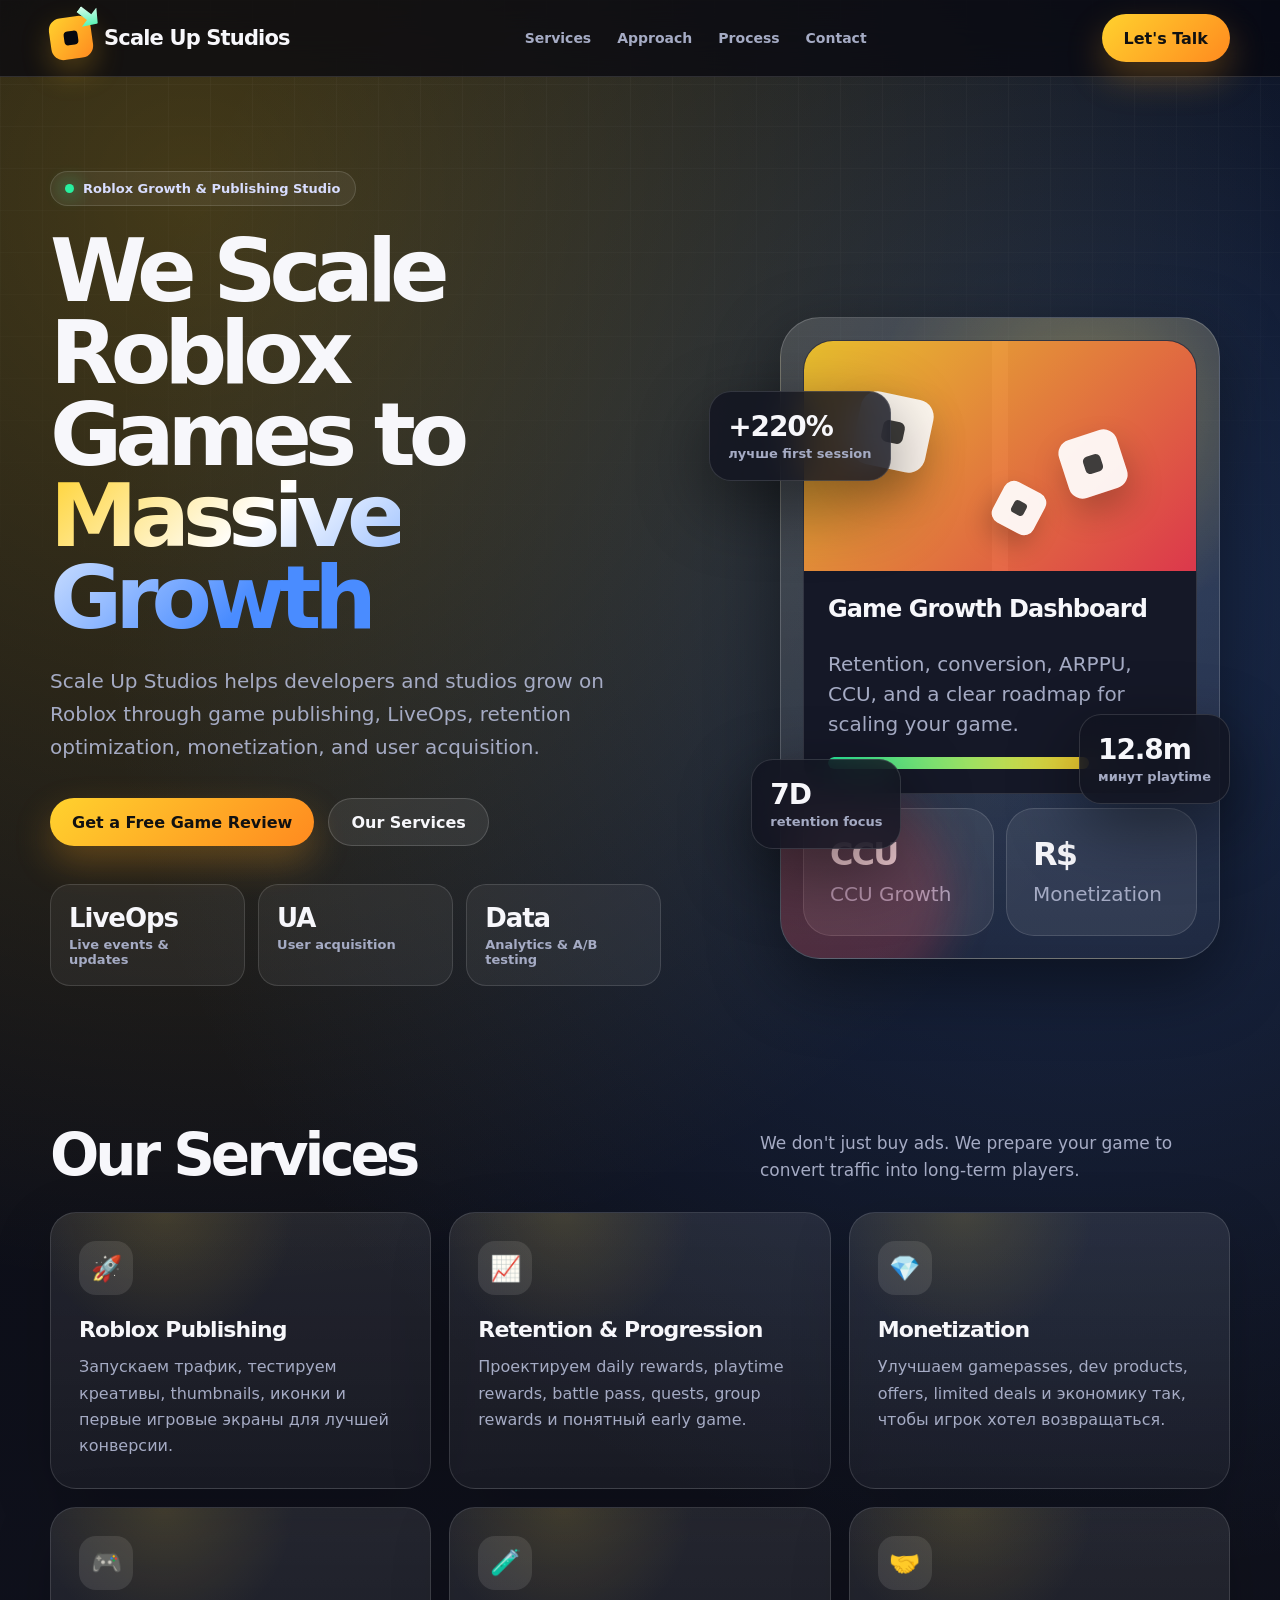
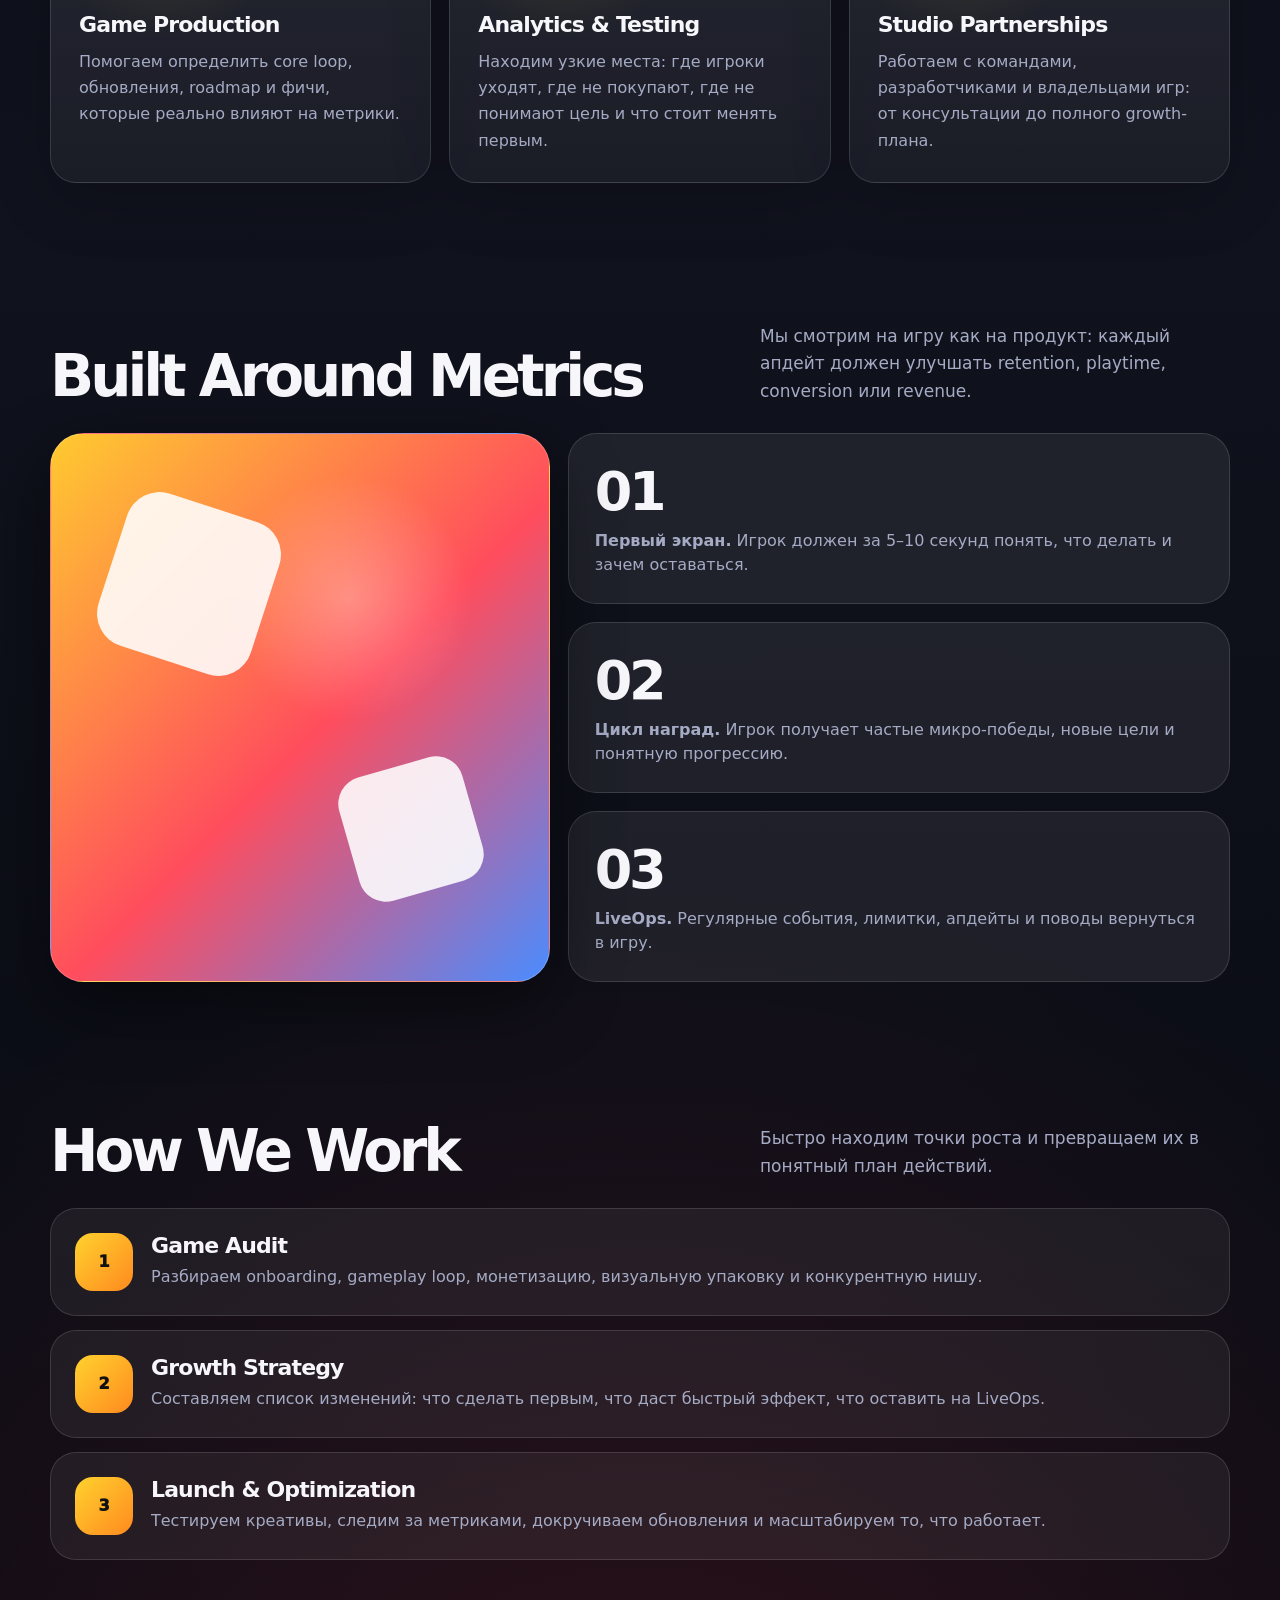
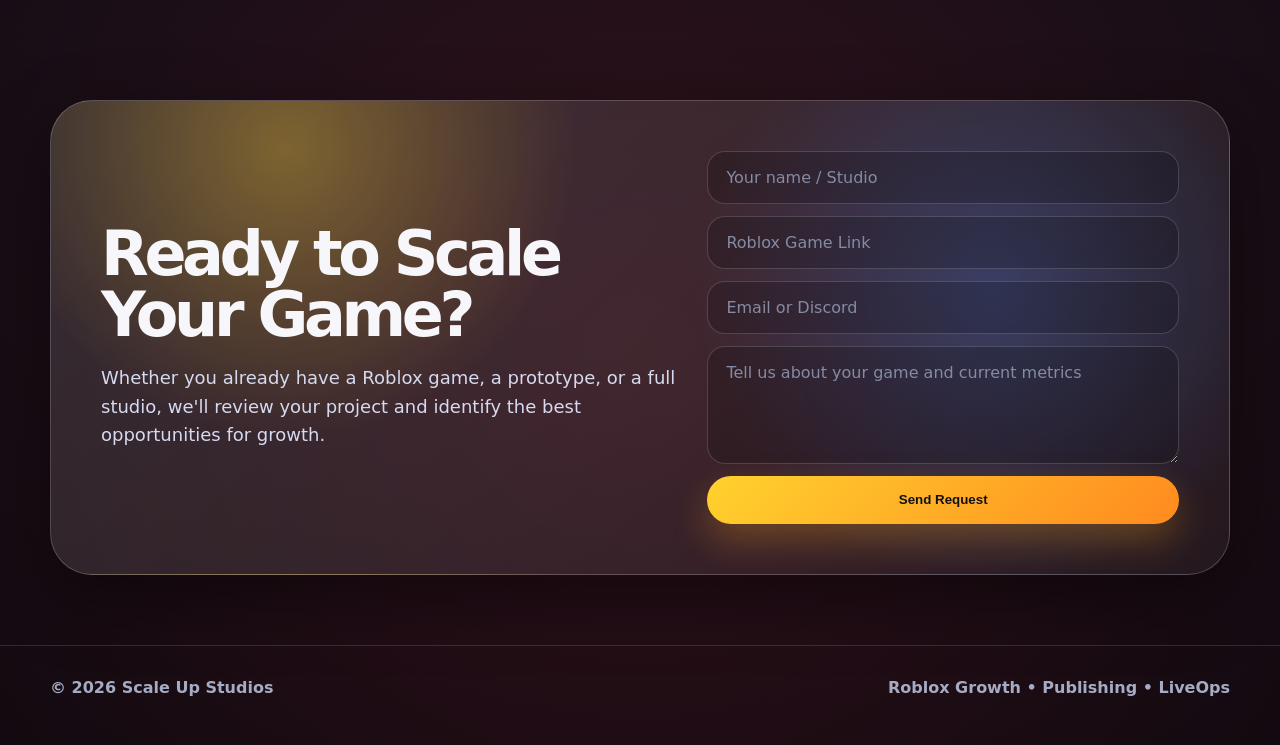
==== index.html @ b07205db "Create index.html" ====
<!DOCTYPE html>
<html lang="ru">
<head>
  <meta charset="UTF-8" />
  <meta name="viewport" content="width=device-width, initial-scale=1.0" />
  <title>Scale Up Studios — Roblox Game Growth</title>
  <meta name="description" content="Scale Up Studios помогает Roblox-играм расти: продвижение, аналитика, LiveOps, Monetization и продюсирование." />
  <style>
    :root {
      --bg: #07080f;
      --bg2: #10121d;
      --card: rgba(255,255,255,.075);
      --card2: rgba(255,255,255,.11);
      --text: #f7f7fb;
      --muted: #a5abc4;
      --yellow: #ffd22e;
      --orange: #ff8a1f;
      --red: #ff3d52;
      --blue: #4a8cff;
      --green: #28f09f;
      --border: rgba(255,255,255,.13);
      --shadow: 0 24px 70px rgba(0,0,0,.45);
      --radius: 26px;
    }

    * {
      box-sizing: border-box;
      margin: 0;
      padding: 0;
    }

    html {
      scroll-behavior: smooth;
    }

    body {
      font-family: Inter, ui-sans-serif, system-ui, -apple-system, BlinkMacSystemFont, "Segoe UI", sans-serif;
      color: var(--text);
      background:
        radial-gradient(circle at 15% 5%, rgba(255,210,46,.24), transparent 28%),
        radial-gradient(circle at 85% 15%, rgba(74,140,255,.24), transparent 28%),
        radial-gradient(circle at 50% 90%, rgba(255,61,82,.16), transparent 30%),
        linear-gradient(180deg, #080911 0%, #10121d 45%, #06070d 100%);
      min-height: 100vh;
      overflow-x: hidden;
    }

    a {
      color: inherit;
      text-decoration: none;
    }

    .noise {
      position: fixed;
      inset: 0;
      pointer-events: none;
      z-index: 0;
      opacity: .08;
      background-image:
        linear-gradient(rgba(255,255,255,.4) 1px, transparent 1px),
        linear-gradient(90deg, rgba(255,255,255,.4) 1px, transparent 1px);
      background-size: 42px 42px;
      mask-image: linear-gradient(to bottom, black, transparent 80%);
    }

    .wrap {
      width: min(1180px, calc(100% - 40px));
      margin: 0 auto;
      position: relative;
      z-index: 1;
    }

    header {
      position: sticky;
      top: 0;
      z-index: 10;
      backdrop-filter: blur(18px);
      background: rgba(7,8,15,.74);
      border-bottom: 1px solid var(--border);
    }

    .nav {
      height: 76px;
      display: flex;
      align-items: center;
      justify-content: space-between;
      gap: 24px;
    }

    .brand {
      display: flex;
      align-items: center;
      gap: 12px;
      font-weight: 900;
      letter-spacing: -.04em;
      font-size: 21px;
    }

    .logo {
      width: 42px;
      height: 42px;
      border-radius: 12px;
      position: relative;
      background: linear-gradient(135deg, var(--yellow), var(--orange));
      box-shadow: 0 12px 30px rgba(255, 190, 35, .27);
      transform: rotate(-8deg);
    }

    .logo:before {
      content: "";
      position: absolute;
      width: 14px;
      height: 14px;
      border-radius: 4px;
      background: var(--bg);
      top: 14px;
      left: 14px;
    }

    .logo:after {
      content: "";
      position: absolute;
      right: -11px;
      top: -10px;
      width: 24px;
      height: 24px;
      background: linear-gradient(135deg, #fff, var(--green));
      clip-path: polygon(0 35%, 55% 35%, 55% 0, 100% 50%, 55% 100%, 55% 65%, 0 65%);
      transform: rotate(45deg);
      filter: drop-shadow(0 8px 14px rgba(40,240,159,.28));
    }

    .nav-links {
      display: flex;
      align-items: center;
      gap: 26px;
      color: var(--muted);
      font-weight: 700;
      font-size: 14px;
    }

    .nav-links a:hover {
      color: var(--text);
    }

    .btn {
      display: inline-flex;
      align-items: center;
      justify-content: center;
      gap: 10px;
      min-height: 48px;
      padding: 0 22px;
      border-radius: 999px;
      font-weight: 900;
      border: 1px solid rgba(255,255,255,.16);
      background: var(--card);
      transition: .22s ease;
      cursor: pointer;
    }

    .btn:hover {
      transform: translateY(-2px);
      background: var(--card2);
    }

    .btn-primary {
      border: none;
      color: #111;
      background: linear-gradient(135deg, var(--yellow), var(--orange));
      box-shadow: 0 16px 36px rgba(255, 164, 28, .28);
    }

    .hero {
      padding: 94px 0 70px;
      display: grid;
      grid-template-columns: 1.08fr .92fr;
      gap: 48px;
      align-items: center;
    }

    .eyebrow {
      display: inline-flex;
      align-items: center;
      gap: 9px;
      padding: 9px 14px;
      border: 1px solid var(--border);
      border-radius: 999px;
      background: rgba(255,255,255,.06);
      color: #d8ddff;
      font-weight: 800;
      font-size: 13px;
      margin-bottom: 24px;
    }

    .dot {
      width: 9px;
      height: 9px;
      border-radius: 50%;
      background: var(--green);
      box-shadow: 0 0 18px var(--green);
    }

    h1 {
      font-size: clamp(44px, 7vw, 88px);
      line-height: .93;
      letter-spacing: -.08em;
      max-width: 760px;
    }

    .grad {
      background: linear-gradient(135deg, var(--yellow), #fff 34%, var(--blue) 78%);
      -webkit-background-clip: text;
      background-clip: text;
      color: transparent;
    }

    .hero p {
      margin-top: 26px;
      color: var(--muted);
      font-size: 20px;
      line-height: 1.65;
      max-width: 650px;
    }

    .hero-actions {
      margin-top: 34px;
      display: flex;
      gap: 14px;
      flex-wrap: wrap;
    }

    .stats-row {
      margin-top: 38px;
      display: grid;
      grid-template-columns: repeat(3, 1fr);
      gap: 13px;
      max-width: 650px;
    }

    .mini-stat {
      padding: 18px;
      border: 1px solid var(--border);
      border-radius: 20px;
      background: rgba(255,255,255,.055);
    }

    .mini-stat strong {
      display: block;
      font-size: 26px;
      letter-spacing: -.04em;
    }

    .mini-stat span {
      display: block;
      margin-top: 4px;
      color: var(--muted);
      font-weight: 700;
      font-size: 13px;
    }

    .visual {
      position: relative;
      min-height: 560px;
    }

    .phone {
      position: absolute;
      inset: 18px 10px auto auto;
      width: min(440px, 100%);
      min-height: 520px;
      border-radius: 40px;
      border: 1px solid rgba(255,255,255,.18);
      background:
        linear-gradient(180deg, rgba(255,255,255,.14), rgba(255,255,255,.045)),
        radial-gradient(circle at 70% 15%, rgba(255,210,46,.28), transparent 34%);
      box-shadow: var(--shadow);
      padding: 22px;
      overflow: hidden;
    }

    .phone:before {
      content: "";
      position: absolute;
      width: 220px;
      height: 220px;
      border-radius: 50%;
      background: rgba(255,61,82,.2);
      filter: blur(20px);
      left: -50px;
      bottom: -50px;
    }

    .game-card {
      position: relative;
      z-index: 1;
      border-radius: 30px;
      overflow: hidden;
      background: #151827;
      border: 1px solid var(--border);
    }

    .game-art {
      height: 230px;
      background:
        linear-gradient(135deg, rgba(255,210,46,.9), rgba(255,61,82,.85)),
        linear-gradient(90deg, transparent 0 48%, rgba(255,255,255,.2) 48% 52%, transparent 52%);
      position: relative;
      overflow: hidden;
    }

    .cube {
      position: absolute;
      width: 74px;
      height: 74px;
      border-radius: 17px;
      background: rgba(255,255,255,.92);
      box-shadow: 0 20px 40px rgba(0,0,0,.22);
      transform: rotate(12deg);
    }

    .cube:after {
      content: "";
      position: absolute;
      width: 22px;
      height: 22px;
      border-radius: 6px;
      background: rgba(0,0,0,.75);
      top: 26px;
      left: 26px;
    }

    .c1 { left: 52px; top: 54px; }
    .c2 { right: 66px; top: 86px; transform: rotate(-18deg) scale(.82); }
    .c3 { left: 178px; bottom: 26px; transform: rotate(28deg) scale(.62); }

    .game-info {
      padding: 24px;
    }

    .game-info h3 {
      font-size: 24px;
      letter-spacing: -.04em;
      margin-bottom: 8px;
    }

    .progress {
      margin-top: 18px;
      height: 12px;
      background: rgba(255,255,255,.1);
      border-radius: 999px;
      overflow: hidden;
    }

    .progress span {
      display: block;
      height: 100%;
      width: 76%;
      background: linear-gradient(90deg, var(--green), var(--yellow));
      border-radius: inherit;
    }

    .floating {
      position: absolute;
      z-index: 2;
      border-radius: 22px;
      padding: 18px;
      border: 1px solid var(--border);
      background: rgba(18,20,32,.82);
      backdrop-filter: blur(18px);
      box-shadow: var(--shadow);
      animation: float 4s ease-in-out infinite;
    }

    .floating strong {
      display: block;
      font-size: 28px;
      letter-spacing: -.04em;
    }

    .floating span {
      color: var(--muted);
      font-weight: 700;
      font-size: 13px;
    }

    .f1 { left: 0; top: 92px; }
    .f2 { right: 0; bottom: 55px; animation-delay: -1.2s; }
    .f3 { left: 42px; bottom: 10px; animation-delay: -2.4s; }

    @keyframes float {
      0%, 100% { transform: translateY(0); }
      50% { transform: translateY(-12px); }
    }

    section {
      padding: 70px 0;
    }

    .section-head {
      display: flex;
      align-items: end;
      justify-content: space-between;
      gap: 28px;
      margin-bottom: 28px;
    }

    .section-head h2 {
      font-size: clamp(34px, 5vw, 58px);
      letter-spacing: -.07em;
      line-height: 1;
    }

    .section-head p {
      color: var(--muted);
      line-height: 1.6;
      max-width: 470px;
      font-size: 17px;
    }

    .grid-3 {
      display: grid;
      grid-template-columns: repeat(3, 1fr);
      gap: 18px;
    }

    .card {
      border-radius: var(--radius);
      border: 1px solid var(--border);
      background: linear-gradient(180deg, rgba(255,255,255,.09), rgba(255,255,255,.045));
      box-shadow: 0 18px 60px rgba(0,0,0,.18);
      padding: 28px;
      position: relative;
      overflow: hidden;
    }

    .card:before {
      content: "";
      position: absolute;
      inset: 0;
      background: radial-gradient(circle at 30% 0%, rgba(255,210,46,.13), transparent 34%);
      pointer-events: none;
    }

    .icon {
      width: 54px;
      height: 54px;
      border-radius: 17px;
      display: grid;
      place-items: center;
      font-size: 25px;
      background: rgba(255,255,255,.1);
      margin-bottom: 22px;
    }

    .card h3 {
      font-size: 22px;
      letter-spacing: -.04em;
      margin-bottom: 12px;
      position: relative;
    }

    .card p {
      color: var(--muted);
      line-height: 1.65;
      position: relative;
    }

    .case {
      display: grid;
      grid-template-columns: .86fr 1.14fr;
      gap: 18px;
      align-items: stretch;
    }

    .case-left {
      min-height: 360px;
      border-radius: 34px;
      background:
        radial-gradient(circle at 60% 30%, rgba(255,255,255,.28), transparent 25%),
        linear-gradient(135deg, #ffca2f, #ff4d5d 54%, #4a8cff);
      position: relative;
      overflow: hidden;
      border: 1px solid rgba(255,255,255,.2);
      box-shadow: var(--shadow);
    }

    .case-left:before,
    .case-left:after {
      content: "";
      position: absolute;
      width: 160px;
      height: 160px;
      border-radius: 34px;
      background: rgba(255,255,255,.88);
      transform: rotate(18deg);
    }

    .case-left:before {
      left: 58px;
      top: 70px;
    }

    .case-left:after {
      right: 58px;
      bottom: 72px;
      transform: rotate(-16deg) scale(.8);
    }

    .case-right {
      display: grid;
      gap: 18px;
    }

    .metric-card {
      padding: 26px;
      border-radius: 28px;
      background: rgba(255,255,255,.075);
      border: 1px solid var(--border);
    }

    .metric-card b {
      font-size: clamp(34px, 5vw, 54px);
      letter-spacing: -.06em;
      display: block;
    }

    .metric-card p {
      color: var(--muted);
      margin-top: 6px;
      line-height: 1.5;
    }

    .steps {
      counter-reset: step;
      display: grid;
      gap: 14px;
    }

    .step {
      display: grid;
      grid-template-columns: 58px 1fr;
      gap: 18px;
      align-items: start;
      padding: 24px;
      border-radius: 26px;
      border: 1px solid var(--border);
      background: rgba(255,255,255,.06);
    }

    .num {
      width: 58px;
      height: 58px;
      border-radius: 18px;
      display: grid;
      place-items: center;
      color: #111;
      font-weight: 1000;
      background: linear-gradient(135deg, var(--yellow), var(--orange));
    }

    .step h3 {
      font-size: 22px;
      letter-spacing: -.04em;
      margin-bottom: 7px;
    }

    .step p {
      color: var(--muted);
      line-height: 1.55;
    }

    .cta {
      border-radius: 42px;
      padding: 50px;
      background:
        radial-gradient(circle at 20% 10%, rgba(255,210,46,.34), transparent 28%),
        radial-gradient(circle at 80% 40%, rgba(74,140,255,.28), transparent 30%),
        linear-gradient(135deg, rgba(255,255,255,.13), rgba(255,255,255,.055));
      border: 1px solid rgba(255,255,255,.2);
      box-shadow: var(--shadow);
      display: grid;
      grid-template-columns: 1.1fr .9fr;
      gap: 30px;
      align-items: center;
    }

    .cta h2 {
      font-size: clamp(36px, 5vw, 62px);
      letter-spacing: -.07em;
      line-height: .98;
      margin-bottom: 18px;
    }

    .cta p {
      color: #d6daf0;
      font-size: 18px;
      line-height: 1.6;
    }

    .form {
      display: grid;
      gap: 12px;
    }

    input, textarea {
      width: 100%;
      border: 1px solid rgba(255,255,255,.16);
      background: rgba(0,0,0,.18);
      border-radius: 18px;
      color: var(--text);
      padding: 16px 18px;
      outline: none;
      font: inherit;
    }

    textarea {
      min-height: 118px;
      resize: vertical;
    }

    input::placeholder,
    textarea::placeholder {
      color: #858ba3;
    }

    footer {
      padding: 32px 0 48px;
      color: var(--muted);
      border-top: 1px solid var(--border);
    }

    .footer-row {
      display: flex;
      justify-content: space-between;
      gap: 20px;
      flex-wrap: wrap;
      font-weight: 700;
    }

    @media (max-width: 900px) {
      .nav-links {
        display: none;
      }

      .hero,
      .case,
      .cta {
        grid-template-columns: 1fr;
      }

      .visual {
        min-height: 520px;
      }

      .phone {
        left: 0;
        right: 0;
        margin: auto;
      }

      .grid-3,
      .stats-row {
        grid-template-columns: 1fr;
      }

      .section-head {
        display: block;
      }

      .section-head p {
        margin-top: 14px;
      }
    }

    @media (max-width: 560px) {
      .wrap {
        width: min(100% - 24px, 1180px);
      }

      .hero {
        padding-top: 56px;
      }

      .visual {
        min-height: 470px;
      }

      .phone {
        min-height: 450px;
        padding: 14px;
      }

      .floating {
        display: none;
      }

      .cta {
        padding: 28px;
        border-radius: 30px;
      }
    }
  </style>
</head>
<body>
  <div class="noise"></div>

  <header>
    <div class="wrap nav">
      <a href="#" class="brand" aria-label="Scale Up Studios">
        <span class="logo"></span>
        <span>Scale Up Studios</span>
      </a>

      <nav class="nav-links" aria-label="Главная навигация">
        <a href="#services">Services</a>
        <a href="#cases">Approach</a>
        <a href="#process">Process</a>
        <a href="#contact">Contact</a>
      </nav>

      <a class="btn btn-primary" href="#contact">Let's Talk</a>
    </div>
  </header>

  <main>
    <section class="wrap hero">
      <div>
        <div class="eyebrow"><span class="dot"></span> Roblox Growth & Publishing Studio</div>
        <h1>We Scale Roblox Games to <span class="grad">Massive Growth</span></h1>
        <p>
          Scale Up Studios helps developers and studios grow on Roblox through game publishing, LiveOps, retention optimization, monetization, and user acquisition.
        </p>

        <div class="hero-actions">
          <a class="btn btn-primary" href="#contact">Get a Free Game Review</a>
          <a class="btn" href="#services">Our Services</a>
        </div>

        <div class="stats-row">
          <div class="mini-stat">
            <strong>LiveOps</strong>
            <span>Live events & updates</span>
          </div>
          <div class="mini-stat">
            <strong>UA</strong>
            <span>User acquisition</span>
          </div>
          <div class="mini-stat">
            <strong>Data</strong>
            <span>Analytics & A/B testing</span>
          </div>
        </div>
      </div>

      <div class="visual" aria-hidden="true">
        <div class="floating f1">
          <strong>+220%</strong>
          <span>лучше first session</span>
        </div>
        <div class="floating f2">
          <strong>12.8m</strong>
          <span>минут playtime</span>
        </div>
        <div class="floating f3">
          <strong>7D</strong>
          <span>retention focus</span>
        </div>

        <div class="phone">
          <div class="game-card">
            <div class="game-art">
              <div class="cube c1"></div>
              <div class="cube c2"></div>
              <div class="cube c3"></div>
            </div>
            <div class="game-info">
              <h3>Game Growth Dashboard</h3>
              <p style="color: var(--muted); line-height: 1.5;">
                Retention, conversion, ARPPU, CCU, and a clear roadmap for scaling your game.
              </p>
              <div class="progress"><span></span></div>
            </div>
          </div>

          <div style="display:grid; grid-template-columns:1fr 1fr; gap:12px; margin-top:14px;">
            <div class="metric-card">
              <b style="font-size:32px;">CCU</b>
              <p>CCU Growth</p>
            </div>
            <div class="metric-card">
              <b style="font-size:32px;">R$</b>
              <p>Monetization</p>
            </div>
          </div>
        </div>
      </div>
    </section>

    <section class="wrap" id="services">
      <div class="section-head">
        <h2>Our Services</h2>
        <p>
          We don't just buy ads. We prepare your game to convert traffic into long-term players.
        </p>
      </div>

      <div class="grid-3">
        <article class="card">
          <div class="icon">🚀</div>
          <h3>Roblox Publishing</h3>
          <p>Запускаем трафик, тестируем креативы, thumbnails, иконки и первые игровые экраны для лучшей конверсии.</p>
        </article>

        <article class="card">
          <div class="icon">📈</div>
          <h3>Retention & Progression</h3>
          <p>Проектируем daily rewards, playtime rewards, battle pass, quests, group rewards и понятный early game.</p>
        </article>

        <article class="card">
          <div class="icon">💎</div>
          <h3>Monetization</h3>
          <p>Улучшаем gamepasses, dev products, offers, limited deals и экономику так, чтобы игрок хотел возвращаться.</p>
        </article>

        <article class="card">
          <div class="icon">🎮</div>
          <h3>Game Production</h3>
          <p>Помогаем определить core loop, обновления, roadmap и фичи, которые реально влияют на метрики.</p>
        </article>

        <article class="card">
          <div class="icon">🧪</div>
          <h3>Analytics & Testing</h3>
          <p>Находим узкие места: где игроки уходят, где не покупают, где не понимают цель и что стоит менять первым.</p>
        </article>

        <article class="card">
          <div class="icon">🤝</div>
          <h3>Studio Partnerships</h3>
          <p>Работаем с командами, разработчиками и владельцами игр: от консультации до полного growth-плана.</p>
        </article>
      </div>
    </section>

    <section class="wrap" id="cases">
      <div class="section-head">
        <h2>Built Around Metrics</h2>
        <p>
          Мы смотрим на игру как на продукт: каждый апдейт должен улучшать retention, playtime, conversion или revenue.
        </p>
      </div>

      <div class="case">
        <div class="case-left"></div>
        <div class="case-right">
          <div class="metric-card">
            <b>01</b>
            <p><strong>Первый экран.</strong> Игрок должен за 5–10 секунд понять, что делать и зачем оставаться.</p>
          </div>
          <div class="metric-card">
            <b>02</b>
            <p><strong>Цикл наград.</strong> Игрок получает частые микро-победы, новые цели и понятную прогрессию.</p>
          </div>
          <div class="metric-card">
            <b>03</b>
            <p><strong>LiveOps.</strong> Регулярные события, лимитки, апдейты и поводы вернуться в игру.</p>
          </div>
        </div>
      </div>
    </section>

    <section class="wrap" id="process">
      <div class="section-head">
        <h2>How We Work</h2>
        <p>Быстро находим точки роста и превращаем их в понятный план действий.</p>
      </div>

      <div class="steps">
        <div class="step">
          <div class="num">1</div>
          <div>
            <h3>Game Audit</h3>
            <p>Разбираем onboarding, gameplay loop, монетизацию, визуальную упаковку и конкурентную нишу.</p>
          </div>
        </div>

        <div class="step">
          <div class="num">2</div>
          <div>
            <h3>Growth Strategy</h3>
            <p>Составляем список изменений: что сделать первым, что даст быстрый эффект, что оставить на LiveOps.</p>
          </div>
        </div>

        <div class="step">
          <div class="num">3</div>
          <div>
            <h3>Launch & Optimization</h3>
            <p>Тестируем креативы, следим за метриками, докручиваем обновления и масштабируем то, что работает.</p>
          </div>
        </div>
      </div>
    </section>

    <section class="wrap" id="contact">
      <div class="cta">
        <div>
          <h2>Ready to Scale Your Game?</h2>
          <p>
            Whether you already have a Roblox game, a prototype, or a full studio, we'll review your project and identify the best opportunities for growth.
          </p>
        </div>

        <form class="form" onsubmit="event.preventDefault(); alert('Demo form. Connect your backend, Discord, Telegram, or email.');">
          <input type="text" placeholder="Your name / Studio" required />
          <input type="text" placeholder="Roblox Game Link" />
          <input type="email" placeholder="Email or Discord" required />
          <textarea placeholder="Tell us about your game and current metrics"></textarea>
          <button class="btn btn-primary" type="submit">Send Request</button>
        </form>
      </div>
    </section>
  </main>

  <footer>
    <div class="wrap footer-row">
      <div>© 2026 Scale Up Studios</div>
      <div>Roblox Growth • Publishing • LiveOps</div>
    </div>
  </footer>
</body>
</html>
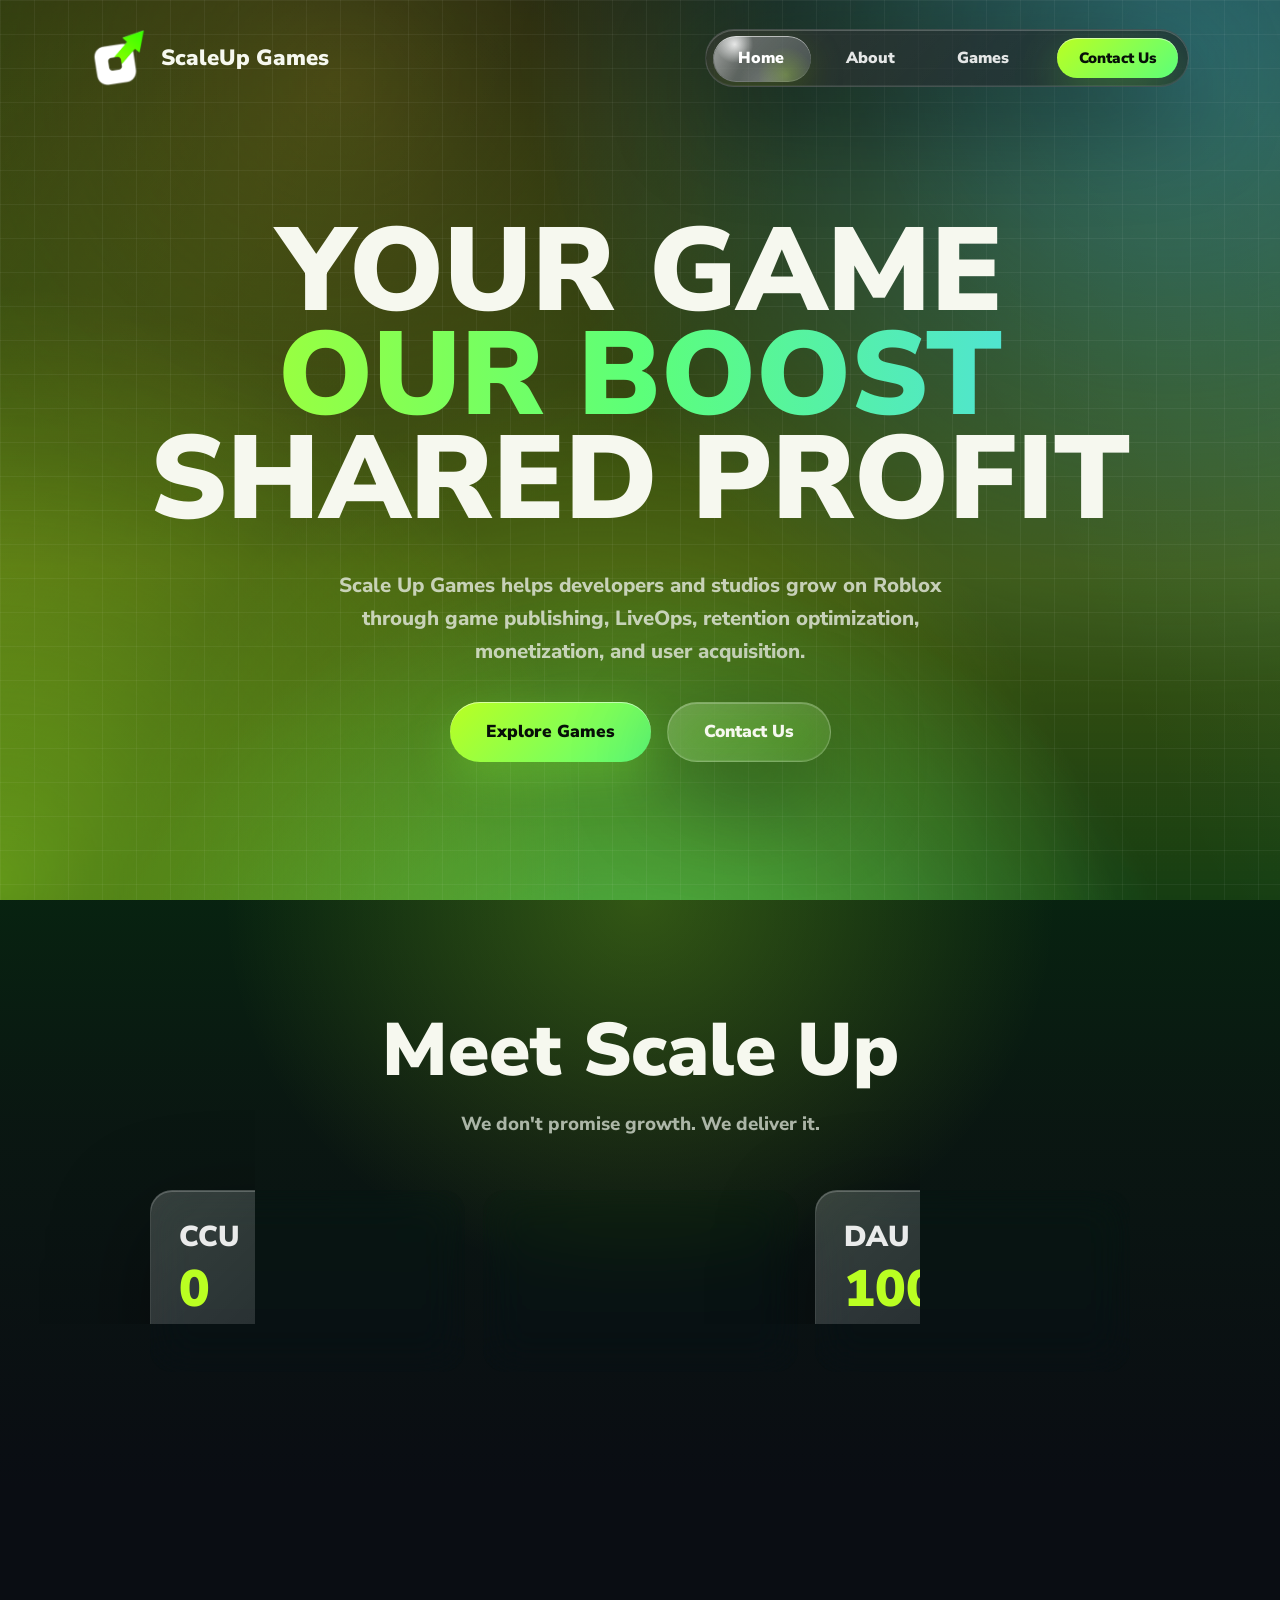
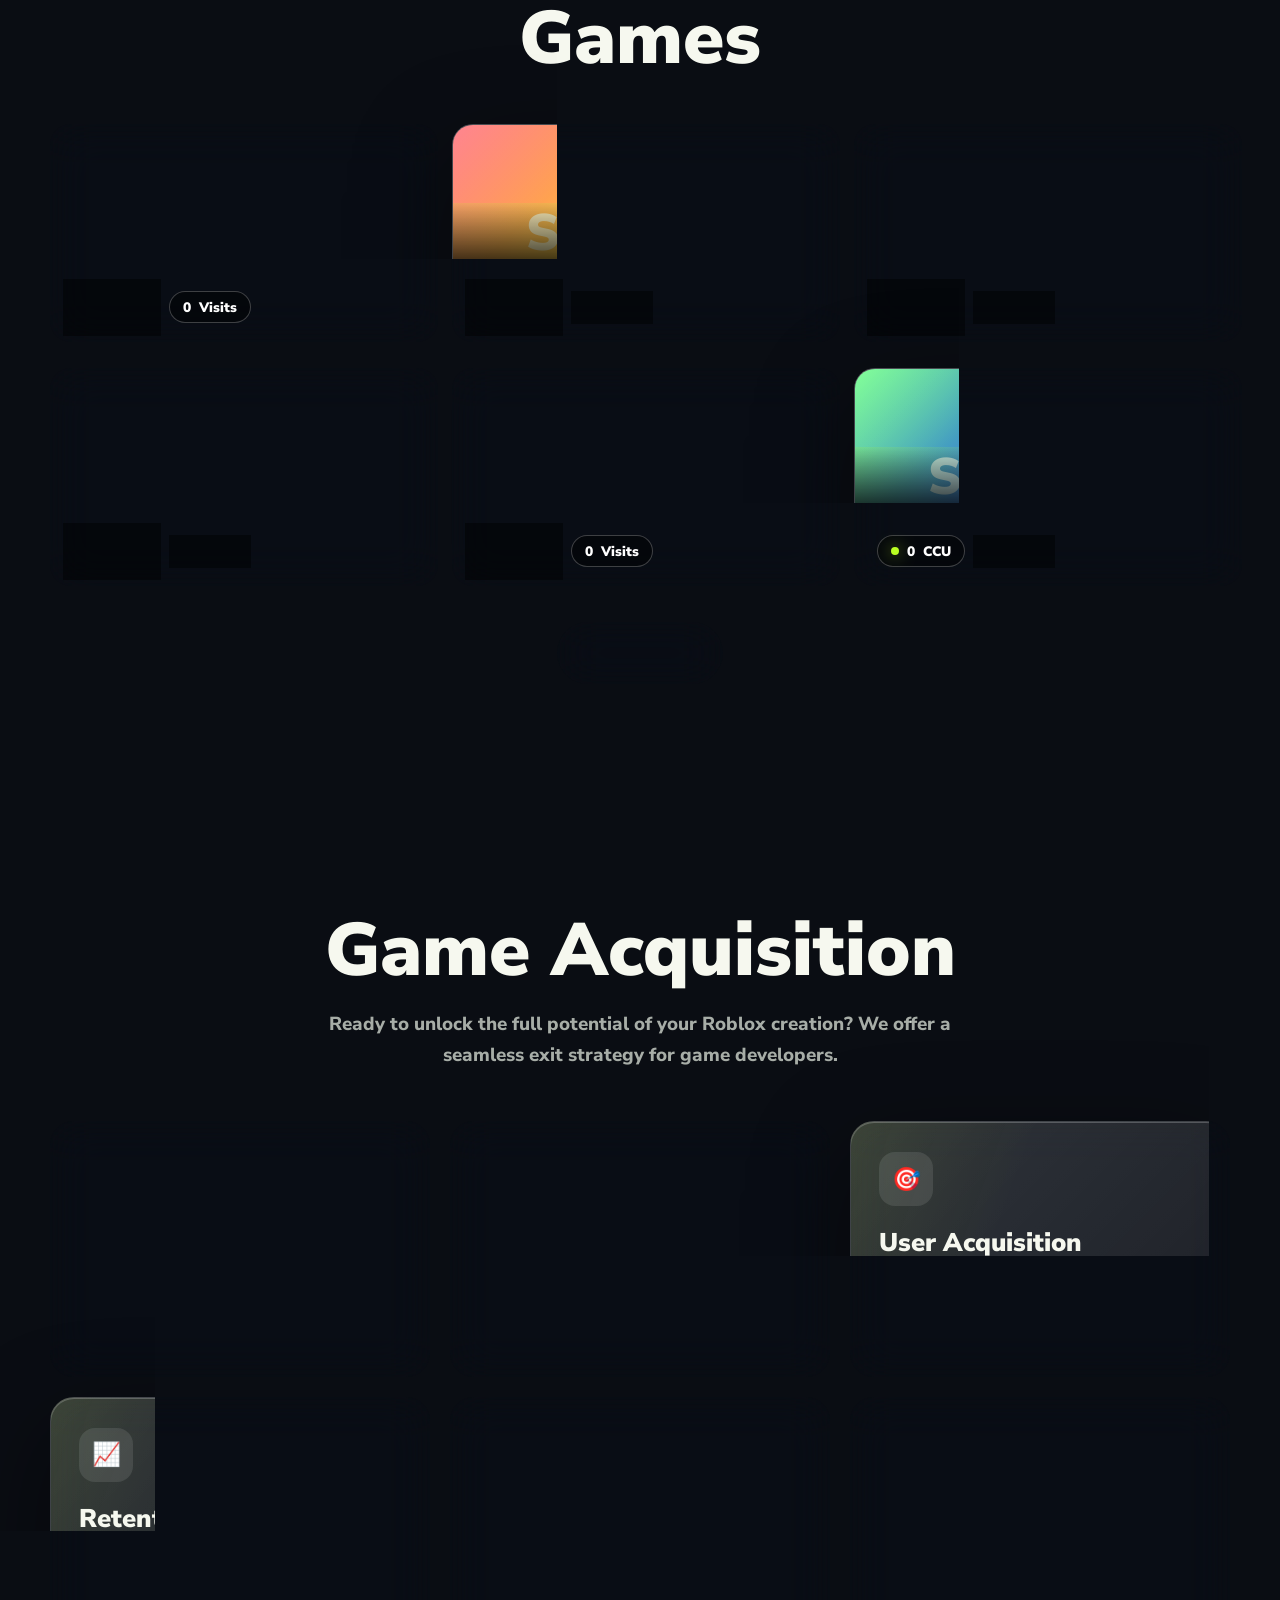
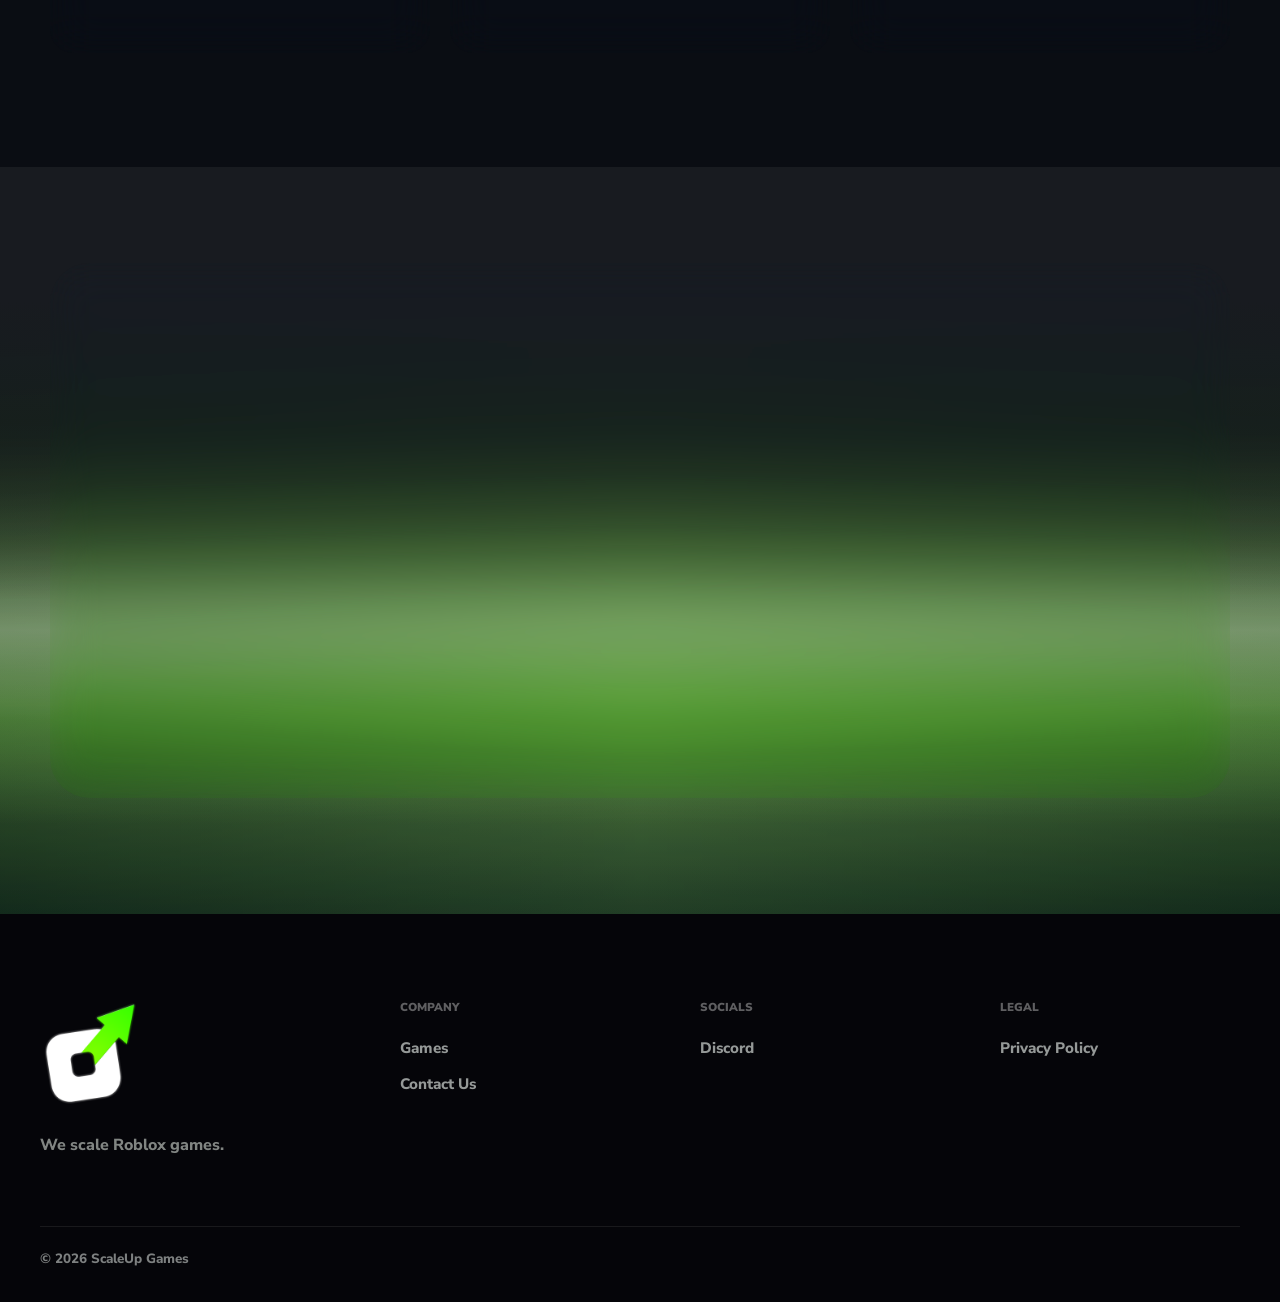
==== commit 4d8daa53: "Add files via upload" ====
--- a/index.html
+++ b/index.html
@@ -1,933 +1,205 @@
-<!DOCTYPE html>
-<html lang="ru">
-<head>
-  <meta charset="UTF-8" />
-  <meta name="viewport" content="width=device-width, initial-scale=1.0" />
-  <title>Scale Up Studios — Roblox Game Growth</title>
-  <meta name="description" content="Scale Up Studios помогает Roblox-играм расти: продвижение, аналитика, LiveOps, Monetization и продюсирование." />
-  <style>
-    :root {
-      --bg: #07080f;
-      --bg2: #10121d;
-      --card: rgba(255,255,255,.075);
-      --card2: rgba(255,255,255,.11);
-      --text: #f7f7fb;
-      --muted: #a5abc4;
-      --yellow: #ffd22e;
-      --orange: #ff8a1f;
-      --red: #ff3d52;
-      --blue: #4a8cff;
-      --green: #28f09f;
-      --border: rgba(255,255,255,.13);
-      --shadow: 0 24px 70px rgba(0,0,0,.45);
-      --radius: 26px;
-    }
-
-    * {
-      box-sizing: border-box;
-      margin: 0;
-      padding: 0;
-    }
-
-    html {
-      scroll-behavior: smooth;
-    }
-
-    body {
-      font-family: Inter, ui-sans-serif, system-ui, -apple-system, BlinkMacSystemFont, "Segoe UI", sans-serif;
-      color: var(--text);
-      background:
-        radial-gradient(circle at 15% 5%, rgba(255,210,46,.24), transparent 28%),
-        radial-gradient(circle at 85% 15%, rgba(74,140,255,.24), transparent 28%),
-        radial-gradient(circle at 50% 90%, rgba(255,61,82,.16), transparent 30%),
-        linear-gradient(180deg, #080911 0%, #10121d 45%, #06070d 100%);
-      min-height: 100vh;
-      overflow-x: hidden;
-    }
-
-    a {
-      color: inherit;
-      text-decoration: none;
-    }
-
-    .noise {
-      position: fixed;
-      inset: 0;
-      pointer-events: none;
-      z-index: 0;
-      opacity: .08;
-      background-image:
-        linear-gradient(rgba(255,255,255,.4) 1px, transparent 1px),
-        linear-gradient(90deg, rgba(255,255,255,.4) 1px, transparent 1px);
-      background-size: 42px 42px;
-      mask-image: linear-gradient(to bottom, black, transparent 80%);
-    }
-
-    .wrap {
-      width: min(1180px, calc(100% - 40px));
-      margin: 0 auto;
-      position: relative;
-      z-index: 1;
-    }
-
-    header {
-      position: sticky;
-      top: 0;
-      z-index: 10;
-      backdrop-filter: blur(18px);
-      background: rgba(7,8,15,.74);
-      border-bottom: 1px solid var(--border);
-    }
-
-    .nav {
-      height: 76px;
-      display: flex;
-      align-items: center;
-      justify-content: space-between;
-      gap: 24px;
-    }
-
-    .brand {
-      display: flex;
-      align-items: center;
-      gap: 12px;
-      font-weight: 900;
-      letter-spacing: -.04em;
-      font-size: 21px;
-    }
-
-    .logo {
-      width: 42px;
-      height: 42px;
-      border-radius: 12px;
-      position: relative;
-      background: linear-gradient(135deg, var(--yellow), var(--orange));
-      box-shadow: 0 12px 30px rgba(255, 190, 35, .27);
-      transform: rotate(-8deg);
-    }
-
-    .logo:before {
-      content: "";
-      position: absolute;
-      width: 14px;
-      height: 14px;
-      border-radius: 4px;
-      background: var(--bg);
-      top: 14px;
-      left: 14px;
-    }
-
-    .logo:after {
-      content: "";
-      position: absolute;
-      right: -11px;
-      top: -10px;
-      width: 24px;
-      height: 24px;
-      background: linear-gradient(135deg, #fff, var(--green));
-      clip-path: polygon(0 35%, 55% 35%, 55% 0, 100% 50%, 55% 100%, 55% 65%, 0 65%);
-      transform: rotate(45deg);
-      filter: drop-shadow(0 8px 14px rgba(40,240,159,.28));
-    }
-
-    .nav-links {
-      display: flex;
-      align-items: center;
-      gap: 26px;
-      color: var(--muted);
-      font-weight: 700;
-      font-size: 14px;
-    }
-
-    .nav-links a:hover {
-      color: var(--text);
-    }
-
-    .btn {
-      display: inline-flex;
-      align-items: center;
-      justify-content: center;
-      gap: 10px;
-      min-height: 48px;
-      padding: 0 22px;
-      border-radius: 999px;
-      font-weight: 900;
-      border: 1px solid rgba(255,255,255,.16);
-      background: var(--card);
-      transition: .22s ease;
-      cursor: pointer;
-    }
-
-    .btn:hover {
-      transform: translateY(-2px);
-      background: var(--card2);
-    }
-
-    .btn-primary {
-      border: none;
-      color: #111;
-      background: linear-gradient(135deg, var(--yellow), var(--orange));
-      box-shadow: 0 16px 36px rgba(255, 164, 28, .28);
-    }
-
-    .hero {
-      padding: 94px 0 70px;
-      display: grid;
-      grid-template-columns: 1.08fr .92fr;
-      gap: 48px;
-      align-items: center;
-    }
-
-    .eyebrow {
-      display: inline-flex;
-      align-items: center;
-      gap: 9px;
-      padding: 9px 14px;
-      border: 1px solid var(--border);
-      border-radius: 999px;
-      background: rgba(255,255,255,.06);
-      color: #d8ddff;
-      font-weight: 800;
-      font-size: 13px;
-      margin-bottom: 24px;
-    }
-
-    .dot {
-      width: 9px;
-      height: 9px;
-      border-radius: 50%;
-      background: var(--green);
-      box-shadow: 0 0 18px var(--green);
-    }
-
-    h1 {
-      font-size: clamp(44px, 7vw, 88px);
-      line-height: .93;
-      letter-spacing: -.08em;
-      max-width: 760px;
-    }
-
-    .grad {
-      background: linear-gradient(135deg, var(--yellow), #fff 34%, var(--blue) 78%);
-      -webkit-background-clip: text;
-      background-clip: text;
-      color: transparent;
-    }
-
-    .hero p {
-      margin-top: 26px;
-      color: var(--muted);
-      font-size: 20px;
-      line-height: 1.65;
-      max-width: 650px;
-    }
-
-    .hero-actions {
-      margin-top: 34px;
-      display: flex;
-      gap: 14px;
-      flex-wrap: wrap;
-    }
-
-    .stats-row {
-      margin-top: 38px;
-      display: grid;
-      grid-template-columns: repeat(3, 1fr);
-      gap: 13px;
-      max-width: 650px;
-    }
-
-    .mini-stat {
-      padding: 18px;
-      border: 1px solid var(--border);
-      border-radius: 20px;
-      background: rgba(255,255,255,.055);
-    }
-
-    .mini-stat strong {
-      display: block;
-      font-size: 26px;
-      letter-spacing: -.04em;
-    }
-
-    .mini-stat span {
-      display: block;
-      margin-top: 4px;
-      color: var(--muted);
-      font-weight: 700;
-      font-size: 13px;
-    }
-
-    .visual {
-      position: relative;
-      min-height: 560px;
-    }
-
-    .phone {
-      position: absolute;
-      inset: 18px 10px auto auto;
-      width: min(440px, 100%);
-      min-height: 520px;
-      border-radius: 40px;
-      border: 1px solid rgba(255,255,255,.18);
-      background:
-        linear-gradient(180deg, rgba(255,255,255,.14), rgba(255,255,255,.045)),
-        radial-gradient(circle at 70% 15%, rgba(255,210,46,.28), transparent 34%);
-      box-shadow: var(--shadow);
-      padding: 22px;
-      overflow: hidden;
-    }
-
-    .phone:before {
-      content: "";
-      position: absolute;
-      width: 220px;
-      height: 220px;
-      border-radius: 50%;
-      background: rgba(255,61,82,.2);
-      filter: blur(20px);
-      left: -50px;
-      bottom: -50px;
-    }
-
-    .game-card {
-      position: relative;
-      z-index: 1;
-      border-radius: 30px;
-      overflow: hidden;
-      background: #151827;
-      border: 1px solid var(--border);
-    }
-
-    .game-art {
-      height: 230px;
-      background:
-        linear-gradient(135deg, rgba(255,210,46,.9), rgba(255,61,82,.85)),
-        linear-gradient(90deg, transparent 0 48%, rgba(255,255,255,.2) 48% 52%, transparent 52%);
-      position: relative;
-      overflow: hidden;
-    }
-
-    .cube {
-      position: absolute;
-      width: 74px;
-      height: 74px;
-      border-radius: 17px;
-      background: rgba(255,255,255,.92);
-      box-shadow: 0 20px 40px rgba(0,0,0,.22);
-      transform: rotate(12deg);
-    }
-
-    .cube:after {
-      content: "";
-      position: absolute;
-      width: 22px;
-      height: 22px;
-      border-radius: 6px;
-      background: rgba(0,0,0,.75);
-      top: 26px;
-      left: 26px;
-    }
-
-    .c1 { left: 52px; top: 54px; }
-    .c2 { right: 66px; top: 86px; transform: rotate(-18deg) scale(.82); }
-    .c3 { left: 178px; bottom: 26px; transform: rotate(28deg) scale(.62); }
-
-    .game-info {
-      padding: 24px;
-    }
-
-    .game-info h3 {
-      font-size: 24px;
-      letter-spacing: -.04em;
-      margin-bottom: 8px;
-    }
-
-    .progress {
-      margin-top: 18px;
-      height: 12px;
-      background: rgba(255,255,255,.1);
-      border-radius: 999px;
-      overflow: hidden;
-    }
-
-    .progress span {
-      display: block;
-      height: 100%;
-      width: 76%;
-      background: linear-gradient(90deg, var(--green), var(--yellow));
-      border-radius: inherit;
-    }
-
-    .floating {
-      position: absolute;
-      z-index: 2;
-      border-radius: 22px;
-      padding: 18px;
-      border: 1px solid var(--border);
-      background: rgba(18,20,32,.82);
-      backdrop-filter: blur(18px);
-      box-shadow: var(--shadow);
-      animation: float 4s ease-in-out infinite;
-    }
-
-    .floating strong {
-      display: block;
-      font-size: 28px;
-      letter-spacing: -.04em;
-    }
-
-    .floating span {
-      color: var(--muted);
-      font-weight: 700;
-      font-size: 13px;
-    }
-
-    .f1 { left: 0; top: 92px; }
-    .f2 { right: 0; bottom: 55px; animation-delay: -1.2s; }
-    .f3 { left: 42px; bottom: 10px; animation-delay: -2.4s; }
-
-    @keyframes float {
-      0%, 100% { transform: translateY(0); }
-      50% { transform: translateY(-12px); }
-    }
-
-    section {
-      padding: 70px 0;
-    }
-
-    .section-head {
-      display: flex;
-      align-items: end;
-      justify-content: space-between;
-      gap: 28px;
-      margin-bottom: 28px;
-    }
-
-    .section-head h2 {
-      font-size: clamp(34px, 5vw, 58px);
-      letter-spacing: -.07em;
-      line-height: 1;
-    }
-
-    .section-head p {
-      color: var(--muted);
-      line-height: 1.6;
-      max-width: 470px;
-      font-size: 17px;
-    }
-
-    .grid-3 {
-      display: grid;
-      grid-template-columns: repeat(3, 1fr);
-      gap: 18px;
-    }
-
-    .card {
-      border-radius: var(--radius);
-      border: 1px solid var(--border);
-      background: linear-gradient(180deg, rgba(255,255,255,.09), rgba(255,255,255,.045));
-      box-shadow: 0 18px 60px rgba(0,0,0,.18);
-      padding: 28px;
-      position: relative;
-      overflow: hidden;
-    }
-
-    .card:before {
-      content: "";
-      position: absolute;
-      inset: 0;
-      background: radial-gradient(circle at 30% 0%, rgba(255,210,46,.13), transparent 34%);
-      pointer-events: none;
-    }
-
-    .icon {
-      width: 54px;
-      height: 54px;
-      border-radius: 17px;
-      display: grid;
-      place-items: center;
-      font-size: 25px;
-      background: rgba(255,255,255,.1);
-      margin-bottom: 22px;
-    }
-
-    .card h3 {
-      font-size: 22px;
-      letter-spacing: -.04em;
-      margin-bottom: 12px;
-      position: relative;
-    }
-
-    .card p {
-      color: var(--muted);
-      line-height: 1.65;
-      position: relative;
-    }
-
-    .case {
-      display: grid;
-      grid-template-columns: .86fr 1.14fr;
-      gap: 18px;
-      align-items: stretch;
-    }
-
-    .case-left {
-      min-height: 360px;
-      border-radius: 34px;
-      background:
-        radial-gradient(circle at 60% 30%, rgba(255,255,255,.28), transparent 25%),
-        linear-gradient(135deg, #ffca2f, #ff4d5d 54%, #4a8cff);
-      position: relative;
-      overflow: hidden;
-      border: 1px solid rgba(255,255,255,.2);
-      box-shadow: var(--shadow);
-    }
-
-    .case-left:before,
-    .case-left:after {
-      content: "";
-      position: absolute;
-      width: 160px;
-      height: 160px;
-      border-radius: 34px;
-      background: rgba(255,255,255,.88);
-      transform: rotate(18deg);
-    }
-
-    .case-left:before {
-      left: 58px;
-      top: 70px;
-    }
-
-    .case-left:after {
-      right: 58px;
-      bottom: 72px;
-      transform: rotate(-16deg) scale(.8);
-    }
-
-    .case-right {
-      display: grid;
-      gap: 18px;
-    }
-
-    .metric-card {
-      padding: 26px;
-      border-radius: 28px;
-      background: rgba(255,255,255,.075);
-      border: 1px solid var(--border);
-    }
-
-    .metric-card b {
-      font-size: clamp(34px, 5vw, 54px);
-      letter-spacing: -.06em;
-      display: block;
-    }
-
-    .metric-card p {
-      color: var(--muted);
-      margin-top: 6px;
-      line-height: 1.5;
-    }
-
-    .steps {
-      counter-reset: step;
-      display: grid;
-      gap: 14px;
-    }
-
-    .step {
-      display: grid;
-      grid-template-columns: 58px 1fr;
-      gap: 18px;
-      align-items: start;
-      padding: 24px;
-      border-radius: 26px;
-      border: 1px solid var(--border);
-      background: rgba(255,255,255,.06);
-    }
-
-    .num {
-      width: 58px;
-      height: 58px;
-      border-radius: 18px;
-      display: grid;
-      place-items: center;
-      color: #111;
-      font-weight: 1000;
-      background: linear-gradient(135deg, var(--yellow), var(--orange));
-    }
-
-    .step h3 {
-      font-size: 22px;
-      letter-spacing: -.04em;
-      margin-bottom: 7px;
-    }
-
-    .step p {
-      color: var(--muted);
-      line-height: 1.55;
-    }
-
-    .cta {
-      border-radius: 42px;
-      padding: 50px;
-      background:
-        radial-gradient(circle at 20% 10%, rgba(255,210,46,.34), transparent 28%),
-        radial-gradient(circle at 80% 40%, rgba(74,140,255,.28), transparent 30%),
-        linear-gradient(135deg, rgba(255,255,255,.13), rgba(255,255,255,.055));
-      border: 1px solid rgba(255,255,255,.2);
-      box-shadow: var(--shadow);
-      display: grid;
-      grid-template-columns: 1.1fr .9fr;
-      gap: 30px;
-      align-items: center;
-    }
-
-    .cta h2 {
-      font-size: clamp(36px, 5vw, 62px);
-      letter-spacing: -.07em;
-      line-height: .98;
-      margin-bottom: 18px;
-    }
-
-    .cta p {
-      color: #d6daf0;
-      font-size: 18px;
-      line-height: 1.6;
-    }
-
-    .form {
-      display: grid;
-      gap: 12px;
-    }
-
-    input, textarea {
-      width: 100%;
-      border: 1px solid rgba(255,255,255,.16);
-      background: rgba(0,0,0,.18);
-      border-radius: 18px;
-      color: var(--text);
-      padding: 16px 18px;
-      outline: none;
-      font: inherit;
-    }
-
-    textarea {
-      min-height: 118px;
-      resize: vertical;
-    }
-
-    input::placeholder,
-    textarea::placeholder {
-      color: #858ba3;
-    }
-
-    footer {
-      padding: 32px 0 48px;
-      color: var(--muted);
-      border-top: 1px solid var(--border);
-    }
-
-    .footer-row {
-      display: flex;
-      justify-content: space-between;
-      gap: 20px;
-      flex-wrap: wrap;
-      font-weight: 700;
-    }
-
-    @media (max-width: 900px) {
-      .nav-links {
-        display: none;
-      }
-
-      .hero,
-      .case,
-      .cta {
-        grid-template-columns: 1fr;
-      }
-
-      .visual {
-        min-height: 520px;
-      }
-
-      .phone {
-        left: 0;
-        right: 0;
-        margin: auto;
-      }
-
-      .grid-3,
-      .stats-row {
-        grid-template-columns: 1fr;
-      }
-
-      .section-head {
-        display: block;
-      }
-
-      .section-head p {
-        margin-top: 14px;
-      }
-    }
-
-    @media (max-width: 560px) {
-      .wrap {
-        width: min(100% - 24px, 1180px);
-      }
-
-      .hero {
-        padding-top: 56px;
-      }
-
-      .visual {
-        min-height: 470px;
-      }
-
-      .phone {
-        min-height: 450px;
-        padding: 14px;
-      }
-
-      .floating {
-        display: none;
-      }
-
-      .cta {
-        padding: 28px;
-        border-radius: 30px;
-      }
-    }
-  </style>
-</head>
-<body>
-  <div class="noise"></div>
-
-  <header>
-    <div class="wrap nav">
-      <a href="#" class="brand" aria-label="Scale Up Studios">
-        <span class="logo"></span>
-        <span>Scale Up Studios</span>
-      </a>
-
-      <nav class="nav-links" aria-label="Главная навигация">
-        <a href="#services">Services</a>
-        <a href="#cases">Approach</a>
-        <a href="#process">Process</a>
-        <a href="#contact">Contact</a>
-      </nav>
-
-      <a class="btn btn-primary" href="#contact">Let's Talk</a>
-    </div>
-  </header>
-
-  <main>
-    <section class="wrap hero">
-      <div>
-        <div class="eyebrow"><span class="dot"></span> Roblox Growth & Publishing Studio</div>
-        <h1>We Scale Roblox Games to <span class="grad">Massive Growth</span></h1>
-        <p>
-          Scale Up Studios helps developers and studios grow on Roblox through game publishing, LiveOps, retention optimization, monetization, and user acquisition.
-        </p>
-
-        <div class="hero-actions">
-          <a class="btn btn-primary" href="#contact">Get a Free Game Review</a>
-          <a class="btn" href="#services">Our Services</a>
-        </div>
-
-        <div class="stats-row">
-          <div class="mini-stat">
-            <strong>LiveOps</strong>
-            <span>Live events & updates</span>
+<!doctype html>
+<html lang="en">
+  <head>
+    <meta charset="utf-8" />
+    <meta name="viewport" content="width=device-width, initial-scale=1" />
+    <title>ScaleUp Games</title>
+    <meta
+      name="description"
+      content="ScaleUp Games helps Roblox developers grow with publishing, LiveOps, retention, monetization, and acquisition."
+    />
+    <link rel="icon" type="image/png" href="images/small_logo.png" />
+    <link rel="preconnect" href="https://fonts.googleapis.com" />
+    <link rel="preconnect" href="https://fonts.gstatic.com" crossorigin />
+    <link
+      href="https://fonts.googleapis.com/css2?family=Nunito+Sans:wght@700;800;900;1000&display=swap"
+      rel="stylesheet"
+    />
+    <link rel="stylesheet" href="styles.css" />
+  </head>
+  <body>
+    <header class="site-header" data-header>
+      <div class="header-shell liquid">
+        <a class="brand" href="/home" aria-label="ScaleUp Games home">
+          <img class="brand-logo" src="images/logo.png" alt="" aria-hidden="true" />
+          <span class="brand-name">ScaleUp Games</span>
+        </a>
+        <button class="nav-toggle liquid" type="button" aria-label="Open navigation" data-nav-toggle>
+          <span></span>
+          <span></span>
+        </button>
+        <nav class="nav-pill liquid" aria-label="Main navigation" data-nav>
+          <a class="nav-link active" href="/home">Home</a>
+          <a class="nav-link" href="/about">About</a>
+          <a class="nav-link" href="/games">Games</a>
+          <a class="btn btn-small btn-primary" href="/contact">Contact Us</a>
+        </nav>
+      </div>
+    </header>
+
+    <main>
+      <section class="hero section-grid" id="home">
+        <div class="hero-content">
+          <h1 class="hero-title">
+            <span>Your Game</span>
+            <span class="text-accent">Our Boost</span>
+            <span class="text-muted">Shared Profit</span>
+          </h1>
+          <p class="hero-copy">
+            Scale Up Games helps developers and studios grow on Roblox through game publishing,
+            LiveOps, retention optimization, monetization, and user acquisition.
+          </p>
+          <div class="hero-actions">
+            <a class="btn btn-primary" href="/featured-games">Explore Games</a>
+            <a class="btn btn-glass liquid" href="/contact">Contact Us</a>
           </div>
-          <div class="mini-stat">
-            <strong>UA</strong>
-            <span>User acquisition</span>
+        </div>
+
+        <div class="hero-showcase" aria-hidden="true">
+          <span class="showcase-card showcase-card-a"></span>
+          <span class="showcase-card showcase-card-b"></span>
+          <span class="showcase-card showcase-card-c"></span>
+          <span class="showcase-card showcase-card-d"></span>
+          <span class="showcase-card showcase-card-e"></span>
+        </div>
+      </section>
+
+      <section class="section meet section-grid" id="about">
+        <div class="section-heading">
+          <h2>Meet Scale Up</h2>
+          <p>We don't promise growth. We deliver it.</p>
+        </div>
+        <div class="stats-grid" aria-label="ScaleUp Games live statistics">
+          <article class="stat-card liquid">
+            <span class="stat-title">CCU</span>
+            <strong data-stat="ccu">0</strong>
+            <span class="stat-copy">Current players</span>
+          </article>
+          <article class="stat-card liquid">
+            <span class="stat-title">Visits</span>
+            <strong data-stat="visits">0</strong>
+            <span class="stat-copy">Total visits</span>
+          </article>
+          <article class="stat-card liquid">
+            <span class="stat-title">DAU</span>
+            <strong>100K+</strong>
+            <span class="stat-copy">Daily audience</span>
+          </article>
+        </div>
+      </section>
+
+      <section class="section games-section section-grid" id="games">
+        <div class="section-heading">
+          <h2>Games</h2>
+        </div>
+        <div class="games-grid" id="featuredGamesGrid" aria-live="polite"></div>
+        <div class="center-action">
+          <a class="btn btn-glass liquid" href="/games">All Games</a>
+        </div>
+      </section>
+
+      <section class="section acquisition-section section-grid" id="acquisition">
+        <div class="section-heading">
+          <h2>Game Acquisition</h2>
+          <p>
+            Ready to unlock the full potential of your Roblox creation? We offer a seamless exit
+            strategy for game developers.
+          </p>
+        </div>
+        <div class="services-grid">
+          <article class="service-card liquid">
+            <span class="service-icon">🚀</span>
+            <h3>Roblox Publishing</h3>
+            <p>We launch traffic, test thumbnails, icons, and first-session funnels for stronger conversion.</p>
+          </article>
+          <article class="service-card liquid">
+            <span class="service-icon">🎮</span>
+            <h3>LiveOps</h3>
+            <p>Seasonal events, updates, reward loops, and content beats that keep players coming back.</p>
+          </article>
+          <article class="service-card liquid">
+            <span class="service-icon">🎯</span>
+            <h3>User Acquisition</h3>
+            <p>We scale paid and organic growth channels with creative testing and clear performance targets.</p>
+          </article>
+          <article class="service-card liquid">
+            <span class="service-icon">📈</span>
+            <h3>Retention Design</h3>
+            <p>Daily rewards, progression, quests, and early-game tuning built around player behavior.</p>
+          </article>
+          <article class="service-card liquid">
+            <span class="service-icon">💎</span>
+            <h3>Monetization</h3>
+            <p>Gamepasses, offers, limited deals, and economy updates that feel natural inside the game.</p>
+          </article>
+          <article class="service-card liquid">
+            <span class="service-icon">🧪</span>
+            <h3>Analytics & Testing</h3>
+            <p>We track weak points, run experiments, and focus production on changes that move metrics.</p>
+          </article>
+        </div>
+      </section>
+
+      <section class="section contact-section section-grid" id="contact">
+        <div class="contact-panel liquid">
+          <div class="contact-copy">
+            <h2>Ready to Scale Your Game?</h2>
+            <p>
+              Whether you already have a Roblox game, a prototype, or a full studio, we'll review
+              your project and identify the best opportunities for growth.
+            </p>
           </div>
-          <div class="mini-stat">
-            <strong>Data</strong>
-            <span>Analytics & A/B testing</span>
-          </div>
+          <form class="contact-form" id="contactForm">
+            <input type="text" name="name" placeholder="Your Name" aria-label="Your Name" autocomplete="name" required />
+            <input
+              type="url"
+              name="game"
+              placeholder="Roblox Game Link"
+              aria-label="Roblox game link"
+              pattern="https://(www\.)?roblox\.com/.*"
+              title="Use a Roblox link that starts with https://www.roblox.com or https://roblox.com"
+            />
+            <input type="text" name="discord" placeholder="Your Discord tag" aria-label="Your Discord tag" autocomplete="off" required />
+            <textarea
+              name="message"
+              placeholder="Tell us about your game and current metrics"
+              aria-label="Tell us about your game and current metrics"
+            ></textarea>
+            <button class="btn btn-primary btn-submit" type="submit">Send Request</button>
+            <p class="form-status" data-form-status aria-live="polite"></p>
+          </form>
+        </div>
+      </section>
+    </main>
+
+    <footer class="site-footer">
+      <div class="footer-inner">
+        <div class="footer-brand">
+          <a class="brand footer-logo" href="/home" aria-label="ScaleUp Games home">
+            <img class="brand-logo" src="images/logo.png" alt="" aria-hidden="true" />
+          </a>
+          <p>We scale Roblox games.</p>
+        </div>
+        <div class="footer-column">
+          <h3>Company</h3>
+          <a href="/games">Games</a>
+          <a href="/contact">Contact Us</a>
+        </div>
+        <div class="footer-column">
+          <h3>Socials</h3>
+          <a href="https://discord.gg/dEJZVVCbnQ" target="_blank" rel="noreferrer">Discord</a>
+        </div>
+        <div class="footer-column">
+          <h3>Legal</h3>
+          <a href="/privacy-policy" target="_blank" rel="noopener">Privacy Policy</a>
         </div>
       </div>
-
-      <div class="visual" aria-hidden="true">
-        <div class="floating f1">
-          <strong>+220%</strong>
-          <span>лучше first session</span>
-        </div>
-        <div class="floating f2">
-          <strong>12.8m</strong>
-          <span>минут playtime</span>
-        </div>
-        <div class="floating f3">
-          <strong>7D</strong>
-          <span>retention focus</span>
-        </div>
-
-        <div class="phone">
-          <div class="game-card">
-            <div class="game-art">
-              <div class="cube c1"></div>
-              <div class="cube c2"></div>
-              <div class="cube c3"></div>
-            </div>
-            <div class="game-info">
-              <h3>Game Growth Dashboard</h3>
-              <p style="color: var(--muted); line-height: 1.5;">
-                Retention, conversion, ARPPU, CCU, and a clear roadmap for scaling your game.
-              </p>
-              <div class="progress"><span></span></div>
-            </div>
-          </div>
-
-          <div style="display:grid; grid-template-columns:1fr 1fr; gap:12px; margin-top:14px;">
-            <div class="metric-card">
-              <b style="font-size:32px;">CCU</b>
-              <p>CCU Growth</p>
-            </div>
-            <div class="metric-card">
-              <b style="font-size:32px;">R$</b>
-              <p>Monetization</p>
-            </div>
-          </div>
-        </div>
+      <div class="footer-bottom">
+        <span>&copy; <span data-year></span> ScaleUp Games</span>
       </div>
-    </section>
-
-    <section class="wrap" id="services">
-      <div class="section-head">
-        <h2>Our Services</h2>
-        <p>
-          We don't just buy ads. We prepare your game to convert traffic into long-term players.
-        </p>
-      </div>
-
-      <div class="grid-3">
-        <article class="card">
-          <div class="icon">🚀</div>
-          <h3>Roblox Publishing</h3>
-          <p>Запускаем трафик, тестируем креативы, thumbnails, иконки и первые игровые экраны для лучшей конверсии.</p>
-        </article>
-
-        <article class="card">
-          <div class="icon">📈</div>
-          <h3>Retention & Progression</h3>
-          <p>Проектируем daily rewards, playtime rewards, battle pass, quests, group rewards и понятный early game.</p>
-        </article>
-
-        <article class="card">
-          <div class="icon">💎</div>
-          <h3>Monetization</h3>
-          <p>Улучшаем gamepasses, dev products, offers, limited deals и экономику так, чтобы игрок хотел возвращаться.</p>
-        </article>
-
-        <article class="card">
-          <div class="icon">🎮</div>
-          <h3>Game Production</h3>
-          <p>Помогаем определить core loop, обновления, roadmap и фичи, которые реально влияют на метрики.</p>
-        </article>
-
-        <article class="card">
-          <div class="icon">🧪</div>
-          <h3>Analytics & Testing</h3>
-          <p>Находим узкие места: где игроки уходят, где не покупают, где не понимают цель и что стоит менять первым.</p>
-        </article>
-
-        <article class="card">
-          <div class="icon">🤝</div>
-          <h3>Studio Partnerships</h3>
-          <p>Работаем с командами, разработчиками и владельцами игр: от консультации до полного growth-плана.</p>
-        </article>
-      </div>
-    </section>
-
-    <section class="wrap" id="cases">
-      <div class="section-head">
-        <h2>Built Around Metrics</h2>
-        <p>
-          Мы смотрим на игру как на продукт: каждый апдейт должен улучшать retention, playtime, conversion или revenue.
-        </p>
-      </div>
-
-      <div class="case">
-        <div class="case-left"></div>
-        <div class="case-right">
-          <div class="metric-card">
-            <b>01</b>
-            <p><strong>Первый экран.</strong> Игрок должен за 5–10 секунд понять, что делать и зачем оставаться.</p>
-          </div>
-          <div class="metric-card">
-            <b>02</b>
-            <p><strong>Цикл наград.</strong> Игрок получает частые микро-победы, новые цели и понятную прогрессию.</p>
-          </div>
-          <div class="metric-card">
-            <b>03</b>
-            <p><strong>LiveOps.</strong> Регулярные события, лимитки, апдейты и поводы вернуться в игру.</p>
-          </div>
-        </div>
-      </div>
-    </section>
-
-    <section class="wrap" id="process">
-      <div class="section-head">
-        <h2>How We Work</h2>
-        <p>Быстро находим точки роста и превращаем их в понятный план действий.</p>
-      </div>
-
-      <div class="steps">
-        <div class="step">
-          <div class="num">1</div>
-          <div>
-            <h3>Game Audit</h3>
-            <p>Разбираем onboarding, gameplay loop, монетизацию, визуальную упаковку и конкурентную нишу.</p>
-          </div>
-        </div>
-
-        <div class="step">
-          <div class="num">2</div>
-          <div>
-            <h3>Growth Strategy</h3>
-            <p>Составляем список изменений: что сделать первым, что даст быстрый эффект, что оставить на LiveOps.</p>
-          </div>
-        </div>
-
-        <div class="step">
-          <div class="num">3</div>
-          <div>
-            <h3>Launch & Optimization</h3>
-            <p>Тестируем креативы, следим за метриками, докручиваем обновления и масштабируем то, что работает.</p>
-          </div>
-        </div>
-      </div>
-    </section>
-
-    <section class="wrap" id="contact">
-      <div class="cta">
-        <div>
-          <h2>Ready to Scale Your Game?</h2>
-          <p>
-            Whether you already have a Roblox game, a prototype, or a full studio, we'll review your project and identify the best opportunities for growth.
-          </p>
-        </div>
-
-        <form class="form" onsubmit="event.preventDefault(); alert('Demo form. Connect your backend, Discord, Telegram, or email.');">
-          <input type="text" placeholder="Your name / Studio" required />
-          <input type="text" placeholder="Roblox Game Link" />
-          <input type="email" placeholder="Email or Discord" required />
-          <textarea placeholder="Tell us about your game and current metrics"></textarea>
-          <button class="btn btn-primary" type="submit">Send Request</button>
-        </form>
-      </div>
-    </section>
-  </main>
-
-  <footer>
-    <div class="wrap footer-row">
-      <div>© 2026 Scale Up Studios</div>
-      <div>Roblox Growth • Publishing • LiveOps</div>
-    </div>
-  </footer>
-</body>
+    </footer>
+
+    <script src="games-data.js"></script>
+    <script src="app.js"></script>
+  </body>
 </html>
--- a/styles.css
+++ b/styles.css
@@ -0,0 +1,1549 @@
+@import url("https://fonts.googleapis.com/css2?family=Nunito+Sans:wght@700;800;900;1000&display=swap");
+
+:root {
+  --bg: #050608;
+  --bg-2: #0a0d13;
+  --lime: #baff22;
+  --lime-2: #5cff79;
+  --cyan: #49d6ff;
+  --blue: #314bff;
+  --warm: #ffd23c;
+  --text: #f6f8ef;
+  --muted: #aab0bf;
+  --line: rgba(255, 255, 255, 0.14);
+  --glass: rgba(255, 255, 255, 0.075);
+  --glass-strong: rgba(255, 255, 255, 0.13);
+  --shadow: 0 30px 100px rgba(0, 0, 0, 0.42);
+  --font: "Nunito Sans", "Arial Rounded MT Bold", "Avenir Next", Arial, sans-serif;
+}
+
+* {
+  box-sizing: border-box;
+}
+
+html {
+  scroll-behavior: smooth;
+}
+
+body {
+  margin: 0;
+  min-width: 320px;
+  background: var(--bg);
+  color: var(--text);
+  font-family: var(--font);
+  font-weight: 800;
+  letter-spacing: 0;
+  overflow-x: hidden;
+}
+
+body::before {
+  content: "";
+  position: fixed;
+  inset: 0;
+  z-index: -3;
+  background:
+    linear-gradient(115deg, rgba(186, 255, 34, 0.12), transparent 32%),
+    linear-gradient(245deg, rgba(73, 214, 255, 0.12), transparent 28%),
+    linear-gradient(180deg, #07070b 0%, #040509 100%);
+}
+
+a {
+  color: inherit;
+}
+
+button,
+input,
+textarea {
+  font: inherit;
+}
+
+.section,
+.page-hero {
+  position: relative;
+  padding: 116px 24px;
+  background: var(--bg-2);
+}
+
+section[id] {
+  scroll-margin-top: 118px;
+}
+
+.section-grid {
+  position: relative;
+  overflow: hidden;
+}
+
+.section-grid::before {
+  content: "";
+  position: absolute;
+  inset: 0;
+  z-index: 0;
+  pointer-events: none;
+  background-image:
+    linear-gradient(rgba(255, 255, 255, 0.05) 1px, transparent 1px),
+    linear-gradient(90deg, rgba(255, 255, 255, 0.05) 1px, transparent 1px);
+  background-size: 34px 34px;
+  background-attachment: fixed;
+}
+
+.section-grid > * {
+  position: relative;
+  z-index: 1;
+}
+
+.liquid {
+  --mx: 50%;
+  --my: 0%;
+  position: relative;
+  overflow: hidden;
+  border: 1px solid var(--line);
+  background:
+    linear-gradient(135deg, rgba(255, 255, 255, 0.15), rgba(255, 255, 255, 0.045)),
+    rgba(255, 255, 255, 0.045);
+  box-shadow:
+    inset 0 1px 0 rgba(255, 255, 255, 0.22),
+    inset 0 -1px 0 rgba(255, 255, 255, 0.08),
+    var(--shadow);
+  backdrop-filter: blur(22px) saturate(1.35);
+  -webkit-backdrop-filter: blur(22px) saturate(1.35);
+}
+
+.liquid::before {
+  content: "";
+  position: absolute;
+  inset: 0;
+  pointer-events: none;
+  opacity: 0;
+  background: radial-gradient(
+    circle at var(--mx) var(--my),
+    rgba(255, 255, 255, 0.46),
+    rgba(255, 255, 255, 0.1) 24%,
+    transparent 46%
+  );
+  transition: opacity 220ms ease;
+}
+
+.liquid:hover::before {
+  opacity: 0.58;
+}
+
+.site-header {
+  position: fixed;
+  top: 0;
+  left: 0;
+  z-index: 20;
+  width: 100%;
+  padding: 28px 24px;
+  pointer-events: none;
+  transition: padding 420ms cubic-bezier(0.2, 0.8, 0.2, 1);
+}
+
+.header-shell {
+  width: min(1100px, calc(100% - 16px));
+  min-height: 58px;
+  margin: 0 auto;
+  display: flex;
+  align-items: center;
+  justify-content: space-between;
+  gap: 22px;
+  padding: 0;
+  border-color: transparent;
+  background: transparent;
+  box-shadow: none;
+  backdrop-filter: none;
+  -webkit-backdrop-filter: none;
+  pointer-events: auto;
+  overflow: visible;
+  transition:
+    width 420ms cubic-bezier(0.2, 0.8, 0.2, 1),
+    padding 420ms cubic-bezier(0.2, 0.8, 0.2, 1),
+    border-color 420ms ease,
+    background 420ms ease,
+    box-shadow 420ms ease,
+    backdrop-filter 420ms ease,
+    -webkit-backdrop-filter 420ms ease;
+}
+
+.header-shell::before {
+  display: none;
+}
+
+.site-header.is-scrolled {
+  padding-top: 18px;
+}
+
+.site-header.is-scrolled .header-shell {
+  width: min(940px, calc(100% - 24px));
+  padding: 8px 16px;
+  border-radius: 999px;
+  border-color: rgba(214, 255, 135, 0.22);
+  background:
+    linear-gradient(135deg, rgba(255, 255, 255, 0.13), rgba(255, 255, 255, 0.04)),
+    rgba(8, 10, 14, 0.62);
+  box-shadow:
+    inset 0 1px 0 rgba(255, 255, 255, 0.2),
+    0 22px 70px rgba(0, 0, 0, 0.45);
+  backdrop-filter: blur(24px) saturate(1.5);
+  -webkit-backdrop-filter: blur(24px) saturate(1.5);
+}
+
+.brand {
+  display: inline-flex;
+  align-items: center;
+  gap: 12px;
+  text-decoration: none;
+  white-space: nowrap;
+}
+
+.brand-mark {
+  width: 47px;
+  height: 47px;
+  display: inline-grid;
+  place-items: center;
+  border-radius: 14px;
+  color: #071008;
+  background: linear-gradient(135deg, var(--lime), var(--lime-2));
+  box-shadow: 0 16px 42px rgba(186, 255, 34, 0.24);
+  font-size: 1.02rem;
+  font-weight: 1000;
+}
+
+.brand-logo {
+  width: 58px;
+  height: 58px;
+  display: block;
+  object-fit: contain;
+  flex: 0 0 auto;
+}
+
+.brand-name {
+  font-size: 1.04rem;
+  font-weight: 1000;
+}
+
+.site-header .brand-name {
+  font-size: 1.38rem;
+}
+
+.nav-pill {
+  --indicator-x: 16px;
+  --indicator-y: 6px;
+  --indicator-w: 0px;
+  --indicator-h: 46px;
+  position: relative;
+  min-height: 58px;
+  display: flex;
+  align-items: center;
+  gap: 34px;
+  padding: 8px 10px 8px 18px;
+  border-radius: 999px;
+  isolation: isolate;
+  background:
+    linear-gradient(135deg, rgba(255, 255, 255, 0.11), rgba(255, 255, 255, 0.035)),
+    rgba(8, 9, 13, 0.58);
+  backdrop-filter: none;
+  -webkit-backdrop-filter: none;
+  transition:
+    background 420ms ease,
+    border-color 420ms ease,
+    box-shadow 420ms ease,
+    padding 420ms ease,
+    backdrop-filter 420ms ease,
+    -webkit-backdrop-filter 420ms ease;
+}
+
+.nav-indicator {
+  position: absolute;
+  top: 0;
+  left: 0;
+  z-index: 1;
+  width: var(--indicator-w);
+  height: var(--indicator-h);
+  border-radius: 999px;
+  pointer-events: none;
+  opacity: 0;
+  transform: translate3d(var(--indicator-x), var(--indicator-y), 0);
+  will-change: transform;
+  background:
+    radial-gradient(circle at 22% 18%, rgba(255, 255, 255, 0.82), transparent 22%),
+    radial-gradient(circle at 74% 84%, rgba(186, 255, 34, 0.24), transparent 34%),
+    linear-gradient(135deg, rgba(255, 255, 255, 0.24), rgba(255, 255, 255, 0.07)),
+    rgba(255, 255, 255, 0.09);
+  box-shadow:
+    inset 0 1px 0 rgba(255, 255, 255, 0.58),
+    inset 0 -1px 0 rgba(255, 255, 255, 0.14),
+    0 10px 32px rgba(186, 255, 34, 0.18),
+    0 14px 34px rgba(0, 0, 0, 0.28);
+  backdrop-filter: none;
+  -webkit-backdrop-filter: none;
+  transition:
+    transform 340ms cubic-bezier(0.22, 1, 0.36, 1),
+    opacity 180ms ease,
+    backdrop-filter 420ms ease,
+    -webkit-backdrop-filter 420ms ease;
+}
+
+.nav-indicator.is-switching {
+  transition-duration: 360ms, 180ms;
+}
+
+.nav-indicator::before {
+  content: "";
+  position: absolute;
+  inset: 1px;
+  border-radius: inherit;
+  background:
+    linear-gradient(115deg, rgba(255, 255, 255, 0.46), transparent 34%),
+    radial-gradient(circle at 54% 112%, rgba(255, 255, 255, 0.22), transparent 40%);
+  opacity: 0.76;
+}
+
+.nav-indicator.is-visible {
+  opacity: 1;
+}
+
+.nav-pill > a {
+  position: relative;
+  z-index: 2;
+}
+
+.site-header.is-scrolled .nav-pill {
+  padding-left: 18px;
+  border-color: transparent;
+  background: transparent;
+  box-shadow: none;
+  backdrop-filter: none;
+  -webkit-backdrop-filter: none;
+}
+
+.site-header.is-scrolled .nav-pill::before {
+  display: none;
+}
+
+.site-header.is-scrolled .nav-indicator {
+  backdrop-filter: blur(20px) saturate(1.7);
+  -webkit-backdrop-filter: blur(20px) saturate(1.7);
+}
+
+.nav-link {
+  --press-scale: 1;
+  position: relative;
+  display: inline-flex;
+  align-items: center;
+  justify-content: center;
+  min-height: 34px;
+  padding: 0 14px;
+  border-radius: 999px;
+  color: rgba(255, 255, 255, 0.88);
+  font-size: 1rem;
+  font-weight: 1000;
+  text-decoration: none;
+  isolation: isolate;
+  transform: scale(var(--press-scale));
+  transform-origin: center;
+  transition:
+    color 220ms ease,
+    transform 240ms cubic-bezier(0.2, 0.8, 0.2, 1);
+}
+
+.nav-link::after {
+  content: "";
+  position: absolute;
+  display: none;
+  inset: -6px -10px;
+  z-index: -1;
+  border-radius: 999px;
+  border: 1px solid rgba(255, 255, 255, 0.24);
+  background:
+    radial-gradient(circle at 24% 18%, rgba(255, 255, 255, 0.72), transparent 23%),
+    radial-gradient(circle at 80% 88%, rgba(186, 255, 34, 0.26), transparent 32%),
+    linear-gradient(135deg, rgba(255, 255, 255, 0.24), rgba(255, 255, 255, 0.075)),
+    rgba(255, 255, 255, 0.08);
+  box-shadow:
+    inset 0 1px 0 rgba(255, 255, 255, 0.42),
+    inset 0 -1px 0 rgba(255, 255, 255, 0.12),
+    0 12px 34px rgba(186, 255, 34, 0.16),
+    0 8px 24px rgba(0, 0, 0, 0.28);
+  backdrop-filter: blur(18px) saturate(1.6);
+  -webkit-backdrop-filter: blur(18px) saturate(1.6);
+  opacity: 0;
+  transform: scale(0.72);
+  transition:
+    opacity 240ms ease,
+    transform 260ms cubic-bezier(0.2, 0.8, 0.2, 1),
+    box-shadow 240ms ease;
+}
+
+.nav-link:hover,
+.nav-link.active {
+  color: #fff;
+}
+
+.nav-link:hover {
+  --press-scale: 1.08;
+}
+
+.nav-link.active::after {
+  opacity: 1;
+  transform: scale(1);
+}
+
+.nav-link:active {
+  --press-scale: 0.93;
+  transition-duration: 120ms;
+}
+
+.nav-toggle {
+  --press-scale: 1;
+  display: none;
+  width: 48px;
+  height: 48px;
+  border-radius: 50%;
+  border: 1px solid rgba(255, 255, 255, 0.16);
+  cursor: pointer;
+  transform: scale(var(--press-scale));
+  transform-origin: center;
+  transition:
+    transform 220ms cubic-bezier(0.2, 0.8, 0.2, 1),
+    box-shadow 220ms ease,
+    border-color 220ms ease;
+}
+
+.nav-toggle:hover {
+  --press-scale: 1.08;
+}
+
+.nav-toggle:active {
+  --press-scale: 0.92;
+  transition-duration: 120ms;
+}
+
+.nav-toggle span {
+  position: absolute;
+  left: 14px;
+  width: 18px;
+  height: 2px;
+  border-radius: 999px;
+  background: #fff;
+}
+
+.nav-toggle span:first-child {
+  top: 18px;
+}
+
+.nav-toggle span:last-child {
+  top: 27px;
+}
+
+.btn {
+  --press-scale: 1;
+  position: relative;
+  display: inline-flex;
+  align-items: center;
+  justify-content: center;
+  min-height: 52px;
+  padding: 0 28px;
+  border: 0;
+  border-radius: 999px;
+  color: var(--text);
+  font-size: 1rem;
+  font-weight: 1000;
+  text-decoration: none;
+  white-space: nowrap;
+  cursor: pointer;
+  overflow: hidden;
+  transform: scale(var(--press-scale));
+  transform-origin: center;
+  transition:
+    transform 240ms cubic-bezier(0.2, 0.8, 0.2, 1),
+    box-shadow 220ms ease,
+    border-color 220ms ease,
+    background 220ms ease;
+}
+
+.btn:hover {
+  --press-scale: 1.055;
+}
+
+.btn:active {
+  --press-scale: 0.94;
+  transition-duration: 120ms;
+}
+
+.btn-small {
+  min-height: 40px;
+  padding: 0 22px;
+  font-size: 0.94rem;
+}
+
+.btn-primary {
+  color: #071008;
+  background: linear-gradient(135deg, var(--lime), var(--lime-2));
+  box-shadow:
+    0 16px 46px rgba(134, 255, 61, 0.26),
+    inset 0 1px 0 rgba(255, 255, 255, 0.55);
+}
+
+.btn-primary:hover {
+  box-shadow:
+    0 20px 58px rgba(134, 255, 61, 0.38),
+    inset 0 1px 0 rgba(255, 255, 255, 0.62);
+}
+
+.nav-pill .btn.active {
+  background:
+    radial-gradient(circle at 22% 18%, rgba(255, 255, 255, 0.78), transparent 24%),
+    radial-gradient(circle at 82% 90%, rgba(73, 214, 255, 0.22), transparent 34%),
+    linear-gradient(135deg, rgba(217, 255, 116, 0.98), rgba(92, 255, 121, 0.86));
+  box-shadow:
+    inset 0 1px 0 rgba(255, 255, 255, 0.7),
+    inset 0 -1px 0 rgba(255, 255, 255, 0.18),
+    0 0 0 1px rgba(255, 255, 255, 0.26),
+    0 16px 42px rgba(186, 255, 34, 0.3),
+    0 10px 28px rgba(0, 0, 0, 0.26);
+}
+
+.btn-glass {
+  border: 1px solid rgba(255, 255, 255, 0.2);
+  background:
+    linear-gradient(135deg, rgba(255, 255, 255, 0.18), rgba(255, 255, 255, 0.045)),
+    rgba(255, 255, 255, 0.055);
+}
+
+.hero {
+  min-height: 100svh;
+  padding: 166px 24px 52px;
+  display: grid;
+  place-items: center;
+  isolation: isolate;
+}
+
+.hero::after {
+  content: "";
+  position: absolute;
+  inset: -24% -24% -34%;
+  z-index: -2;
+  background:
+    radial-gradient(circle at 18% 78%, rgba(186, 255, 34, 0.48), transparent 31%),
+    radial-gradient(circle at 80% 20%, rgba(73, 214, 255, 0.36), transparent 34%),
+    radial-gradient(circle at 52% 96%, rgba(92, 255, 121, 0.64), transparent 34%),
+    radial-gradient(ellipse at 50% 104%, rgba(186, 255, 34, 0.5), transparent 42%),
+    radial-gradient(circle at 36% 22%, rgba(255, 210, 60, 0.18), transparent 28%),
+    linear-gradient(
+      180deg,
+      rgba(186, 255, 34, 0) 0%,
+      rgba(186, 255, 34, 0.34) 56%,
+      rgba(32, 107, 28, 0.56) 82%,
+      rgba(8, 36, 17, 0.94) 100%
+    );
+  opacity: 0.96;
+  transform: translate3d(-2%, -1%, 0) rotate(0deg) scale(1);
+  animation: hero-gradient-flow 7s ease-in-out infinite alternate;
+  will-change: transform, opacity, filter;
+}
+
+@keyframes hero-gradient-flow {
+  0% {
+    transform: translate3d(-7%, -4%, 0) rotate(-3deg) scale(1);
+    filter: hue-rotate(-6deg) saturate(1.08) brightness(0.96);
+    opacity: 0.78;
+  }
+
+  50% {
+    transform: translate3d(7%, 5%, 0) rotate(7deg) scale(1.14);
+    filter: hue-rotate(16deg) saturate(1.38) brightness(1.14);
+    opacity: 1;
+  }
+
+  100% {
+    transform: translate3d(1%, -7%, 0) rotate(-6deg) scale(1.08);
+    filter: hue-rotate(-12deg) saturate(1.22) brightness(1.04);
+    opacity: 0.9;
+  }
+}
+
+.hero-content {
+  width: min(1120px, 100%);
+  margin: 0 auto;
+  text-align: center;
+  transform: translateY(-16px);
+}
+
+.hero-title {
+  max-width: 1120px;
+  margin: 0 auto;
+  font-size: clamp(2.15rem, 9.2vw, 8.45rem);
+  line-height: 0.88;
+  font-weight: 1000;
+  text-transform: uppercase;
+}
+
+.hero-title span {
+  display: block;
+}
+
+.text-accent {
+  color: transparent;
+  background: linear-gradient(90deg, var(--lime), var(--lime-2), var(--cyan));
+  -webkit-background-clip: text;
+  background-clip: text;
+}
+
+.text-muted {
+  color: var(--text);
+}
+
+.hero-copy {
+  width: min(650px, 100%);
+  margin: 38px auto 0;
+  color: rgba(234, 238, 230, 0.78);
+  font-size: clamp(1.02rem, 1.8vw, 1.28rem);
+  line-height: 1.6;
+}
+
+.hero-actions {
+  display: flex;
+  flex-wrap: wrap;
+  justify-content: center;
+  gap: 16px;
+  margin-top: 34px;
+}
+
+.hero-actions .btn {
+  min-height: 60px;
+  padding: 0 36px;
+  font-size: 1.08rem;
+}
+
+.hero-showcase {
+  display: none;
+}
+
+.showcase-card {
+  position: absolute;
+  bottom: 0;
+  width: 128px;
+  height: 128px;
+  border-radius: 28px;
+  border: 1px solid rgba(255, 255, 255, 0.18);
+  opacity: 0.72;
+  box-shadow:
+    inset 0 -34px 50px rgba(0, 0, 0, 0.34),
+    0 24px 70px rgba(0, 0, 0, 0.45);
+  transform-origin: bottom center;
+}
+
+.showcase-card-a {
+  left: 4%;
+  transform: rotate(-9deg) scale(0.88);
+  background:
+    linear-gradient(135deg, rgba(255, 255, 255, 0.32), transparent 30%),
+    linear-gradient(145deg, #a6ff28, #2b8eff 58%, #10121d);
+}
+
+.showcase-card-b {
+  left: 25%;
+  transform: rotate(4deg) scale(0.94);
+  background:
+    linear-gradient(145deg, rgba(255, 255, 255, 0.28), transparent 28%),
+    linear-gradient(145deg, #ff4c68, #ffd23c 48%, #10121d);
+}
+
+.showcase-card-c {
+  left: 45%;
+  width: 150px;
+  height: 150px;
+  transform: scale(1);
+  background:
+    linear-gradient(145deg, rgba(255, 255, 255, 0.34), transparent 30%),
+    linear-gradient(145deg, #49d6ff, #baff22 54%, #10121d);
+}
+
+.showcase-card-d {
+  right: 25%;
+  transform: rotate(-4deg) scale(0.94);
+  background:
+    linear-gradient(145deg, rgba(255, 255, 255, 0.3), transparent 30%),
+    linear-gradient(145deg, #314bff, #5cff79 58%, #10121d);
+}
+
+.showcase-card-e {
+  right: 4%;
+  transform: rotate(9deg) scale(0.88);
+  background:
+    linear-gradient(145deg, rgba(255, 255, 255, 0.3), transparent 30%),
+    linear-gradient(145deg, #ffd23c, #5cff79 52%, #10121d);
+}
+
+.section-heading {
+  width: min(860px, 100%);
+  margin: 0 auto 50px;
+  text-align: center;
+}
+
+.section-heading h1,
+.section-heading h2 {
+  margin: 0;
+  font-size: clamp(2.4rem, 5.8vw, 5rem);
+  line-height: 0.95;
+  font-weight: 1000;
+}
+
+.section-heading p {
+  width: min(680px, 100%);
+  margin: 22px auto 0;
+  color: rgba(229, 235, 224, 0.72);
+  font-size: clamp(1rem, 1.7vw, 1.18rem);
+  line-height: 1.65;
+}
+
+.meet {
+  background:
+    radial-gradient(ellipse at 50% 0%, rgba(186, 255, 34, 0.24), transparent 46%),
+    linear-gradient(
+      180deg,
+      rgba(8, 36, 17, 0.96) 0%,
+      rgba(10, 23, 18, 0.98) 38%,
+      var(--bg-2) 100%
+    );
+}
+
+.stats-grid {
+  width: min(980px, 100%);
+  margin: 0 auto;
+  display: grid;
+  grid-template-columns: repeat(3, minmax(0, 1fr));
+  gap: 18px;
+}
+
+.stat-card {
+  min-height: 150px;
+  padding: 26px 28px;
+  border-radius: 22px;
+  transform: translateZ(0);
+  transition:
+    transform 240ms ease,
+    border-color 240ms ease,
+    box-shadow 240ms ease;
+}
+
+.stat-card:hover {
+  transform: translateY(-5px) scale(1.035);
+  border-color: rgba(186, 255, 34, 0.34);
+  box-shadow:
+    inset 0 1px 0 rgba(255, 255, 255, 0.24),
+    0 24px 78px rgba(123, 255, 51, 0.16),
+    0 28px 92px rgba(0, 0, 0, 0.5);
+}
+
+.stat-title {
+  display: block;
+  color: rgba(255, 255, 255, 0.9);
+  font-size: clamp(1.3rem, 2.3vw, 1.8rem);
+  font-weight: 1000;
+}
+
+.stat-card strong {
+  display: block;
+  margin-top: 8px;
+  color: var(--lime);
+  font-size: clamp(2rem, 4vw, 3.4rem);
+  line-height: 1;
+  font-weight: 1000;
+}
+
+.stat-copy {
+  display: block;
+  margin-top: 10px;
+  color: rgba(215, 222, 210, 0.68);
+  font-size: 0.94rem;
+}
+
+.games-section {
+  background: var(--bg-2);
+}
+
+.games-grid {
+  width: min(1180px, 100%);
+  margin: 0 auto;
+  display: grid;
+  grid-template-columns: repeat(3, minmax(0, 1fr));
+  gap: 26px;
+}
+
+.game-card {
+  min-height: 218px;
+  aspect-ratio: 16 / 9;
+  display: block;
+  border-radius: 21px;
+  text-decoration: none;
+  isolation: isolate;
+  transform: translateZ(0);
+  transition:
+    transform 260ms ease,
+    border-color 260ms ease,
+    box-shadow 260ms ease;
+}
+
+.game-card:hover {
+  transform: translateY(-4px);
+  border-color: rgba(186, 255, 34, 0.36);
+  box-shadow:
+    inset 0 1px 0 rgba(255, 255, 255, 0.24),
+    0 24px 78px rgba(123, 255, 51, 0.12),
+    0 28px 92px rgba(0, 0, 0, 0.48);
+}
+
+.game-media {
+  position: absolute;
+  inset: 0;
+  z-index: -2;
+  display: grid;
+  place-items: center;
+  transition: transform 520ms cubic-bezier(0.2, 0.8, 0.2, 1), filter 520ms ease;
+}
+
+.game-card:hover .game-media {
+  transform: scale(1.08);
+  filter: saturate(1.12);
+}
+
+.game-media img {
+  width: 100%;
+  height: 100%;
+  object-fit: cover;
+}
+
+.game-media span {
+  color: rgba(255, 255, 255, 0.66);
+  font-size: clamp(2rem, 4vw, 3.8rem);
+  font-weight: 1000;
+  text-transform: uppercase;
+}
+
+.placeholder-1 {
+  background:
+    linear-gradient(135deg, rgba(255, 255, 255, 0.26), transparent 28%),
+    linear-gradient(135deg, #baff22, #49d6ff 48%, #111827);
+}
+
+.placeholder-2 {
+  background:
+    linear-gradient(135deg, rgba(255, 255, 255, 0.24), transparent 28%),
+    linear-gradient(135deg, #ff5f6d, #ffd23c 48%, #111827);
+}
+
+.placeholder-3 {
+  background:
+    linear-gradient(135deg, rgba(255, 255, 255, 0.24), transparent 28%),
+    linear-gradient(135deg, #314bff, #5cff79 52%, #111827);
+}
+
+.placeholder-4 {
+  background:
+    linear-gradient(135deg, rgba(255, 255, 255, 0.24), transparent 28%),
+    linear-gradient(135deg, #49d6ff, #baff22 52%, #111827);
+}
+
+.placeholder-5 {
+  background:
+    linear-gradient(135deg, rgba(255, 255, 255, 0.24), transparent 28%),
+    linear-gradient(135deg, #ffd23c, #5cff79 50%, #111827);
+}
+
+.placeholder-6 {
+  background:
+    linear-gradient(135deg, rgba(255, 255, 255, 0.24), transparent 28%),
+    linear-gradient(135deg, #5cff79, #314bff 52%, #111827);
+}
+
+.game-fade {
+  position: absolute;
+  left: 0;
+  right: 0;
+  bottom: 0;
+  z-index: -1;
+  height: 64%;
+  background:
+    linear-gradient(180deg, transparent, rgba(0, 0, 0, 0.74) 42%, rgba(16, 8, 34, 0.96)),
+    linear-gradient(90deg, rgba(186, 255, 34, 0.15), rgba(73, 214, 255, 0.12));
+  transition: height 360ms ease;
+}
+
+.game-card:hover .game-fade {
+  height: 100%;
+}
+
+.game-content {
+  position: absolute;
+  left: 22px;
+  right: 18px;
+  bottom: 18px;
+}
+
+.game-content h3 {
+  margin: 0 0 10px;
+  font-size: clamp(1.05rem, 1.8vw, 1.35rem);
+  line-height: 1.1;
+  font-weight: 1000;
+  overflow: hidden;
+  text-overflow: ellipsis;
+  white-space: nowrap;
+}
+
+.game-metrics {
+  display: flex;
+  align-items: center;
+  flex-wrap: wrap;
+  gap: 8px;
+}
+
+.metric-pill {
+  display: inline-flex;
+  align-items: center;
+  gap: 8px;
+  min-height: 32px;
+  padding: 0 13px;
+  border-radius: 999px;
+  border: 1px solid rgba(255, 255, 255, 0.23);
+  background: rgba(0, 0, 0, 0.45);
+  color: #fff;
+  font-size: 0.86rem;
+  font-weight: 1000;
+  backdrop-filter: blur(12px);
+  -webkit-backdrop-filter: blur(12px);
+}
+
+.player-dot {
+  width: 8px;
+  height: 8px;
+  border-radius: 50%;
+  background: var(--lime);
+  box-shadow: 0 0 16px rgba(186, 255, 34, 0.72);
+}
+
+.center-action {
+  display: flex;
+  justify-content: center;
+  margin-top: 36px;
+}
+
+.center-action .btn {
+  min-height: 62px;
+  padding: 0 38px;
+  font-size: 1.08rem;
+}
+
+.acquisition-section {
+  background: var(--bg-2);
+}
+
+.services-grid {
+  width: min(1180px, 100%);
+  margin: 0 auto;
+  display: grid;
+  grid-template-columns: repeat(3, minmax(0, 1fr));
+  gap: 20px;
+}
+
+.service-card {
+  min-height: 230px;
+  padding: 30px 28px;
+  border-radius: 24px;
+  background:
+    linear-gradient(110deg, rgba(186, 255, 34, 0.08), transparent 40%),
+    linear-gradient(135deg, rgba(255, 255, 255, 0.13), rgba(255, 255, 255, 0.045)),
+    rgba(255, 255, 255, 0.04);
+}
+
+.service-icon {
+  width: 54px;
+  height: 54px;
+  display: grid;
+  place-items: center;
+  border-radius: 16px;
+  background: rgba(255, 255, 255, 0.1);
+  font-size: 1.45rem;
+  line-height: 1;
+}
+
+.service-card h3 {
+  margin: 24px 0 12px;
+  font-size: clamp(1.35rem, 2vw, 1.75rem);
+  line-height: 1.05;
+  font-weight: 1000;
+}
+
+.service-card p {
+  margin: 0;
+  color: rgba(220, 226, 218, 0.7);
+  font-size: 1rem;
+  line-height: 1.6;
+}
+
+.contact-section {
+  margin-top: -1px;
+  padding-top: 96px;
+  background:
+    linear-gradient(180deg, var(--bg-2) 0%, #0a0d13 18%, #0b1711 34%, #24461e 58%, #426f2d 72%, #06220f 100%);
+}
+
+.contact-section::before {
+  z-index: 1;
+  background-image:
+    linear-gradient(rgba(255, 255, 255, 0.055) 1px, transparent 1px),
+    linear-gradient(90deg, rgba(255, 255, 255, 0.055) 1px, transparent 1px);
+  background-size: 34px 34px;
+  background-attachment: fixed;
+  opacity: 0.78;
+  -webkit-mask-image: none;
+  mask-image: none;
+}
+
+.contact-section::after {
+  content: "";
+  position: absolute;
+  inset: 0;
+  z-index: 0;
+  pointer-events: none;
+  background:
+    linear-gradient(
+      180deg,
+      var(--bg-2) 0%,
+      rgba(10, 13, 19, 1) 18%,
+      rgba(8, 17, 14, 0.84) 36%,
+      rgba(8, 17, 14, 0) 58%
+    ),
+    linear-gradient(
+      180deg,
+      rgba(255, 255, 255, 0) 0%,
+      rgba(203, 255, 142, 0) 34%,
+      rgba(203, 255, 142, 0.2) 50%,
+      rgba(226, 255, 204, 0.42) 62%,
+      rgba(111, 206, 70, 0.28) 74%,
+      rgba(255, 255, 255, 0) 88%
+    ),
+    linear-gradient(90deg, rgba(3, 18, 11, 0.32), rgba(206, 255, 156, 0.08), rgba(3, 18, 11, 0.22));
+  opacity: 0.92;
+}
+
+.contact-section > * {
+  z-index: 2;
+}
+
+.contact-panel {
+  width: min(1180px, 100%);
+  min-height: 448px;
+  margin: 0 auto;
+  display: grid;
+  grid-template-columns: 1.05fr 0.95fr;
+  gap: 48px;
+  align-items: center;
+  padding: clamp(28px, 5vw, 52px);
+  border-radius: 40px;
+  border-color: rgba(214, 255, 135, 0.22);
+  background:
+    linear-gradient(115deg, rgba(60, 62, 33, 0.78), rgba(26, 55, 45, 0.62) 52%, rgba(21, 29, 25, 0.72)),
+    rgba(255, 255, 255, 0.06);
+  box-shadow:
+    inset 0 1px 0 rgba(255, 255, 255, 0.18),
+    inset 0 -1px 0 rgba(255, 255, 255, 0.07),
+    0 30px 100px rgba(18, 84, 35, 0.32);
+}
+
+.contact-copy h2 {
+  margin: 0;
+  max-width: 560px;
+  font-size: clamp(2.55rem, 5.8vw, 4.6rem);
+  line-height: 0.94;
+  font-weight: 1000;
+}
+
+.contact-copy p {
+  max-width: 620px;
+  margin: 24px 0 0;
+  color: rgba(246, 248, 239, 0.78);
+  font-size: clamp(1rem, 1.7vw, 1.16rem);
+  line-height: 1.65;
+}
+
+.contact-form {
+  display: grid;
+  gap: 13px;
+}
+
+.contact-form input,
+.contact-form textarea {
+  width: 100%;
+  border: 1px solid rgba(221, 255, 188, 0.28);
+  border-radius: 18px;
+  outline: 0;
+  color: var(--text);
+  background:
+    linear-gradient(180deg, rgba(22, 32, 31, 0.72), rgba(13, 20, 20, 0.68)),
+    rgba(6, 8, 15, 0.34);
+  padding: 0 18px;
+  min-height: 56px;
+  font-size: 1rem;
+  font-weight: 800;
+  box-shadow: inset 0 1px 0 rgba(255, 255, 255, 0.07);
+  transition: border-color 180ms ease, background 180ms ease, box-shadow 180ms ease;
+}
+
+.contact-form textarea {
+  min-height: 116px;
+  padding-top: 18px;
+  resize: vertical;
+}
+
+.contact-form input::placeholder,
+.contact-form textarea::placeholder {
+  color: rgba(224, 229, 226, 0.55);
+}
+
+.contact-form input:focus,
+.contact-form textarea:focus {
+  border-color: rgba(186, 255, 34, 0.58);
+  background:
+    linear-gradient(180deg, rgba(24, 42, 35, 0.84), rgba(14, 24, 23, 0.76)),
+    rgba(8, 11, 18, 0.55);
+  box-shadow:
+    inset 0 1px 0 rgba(255, 255, 255, 0.1),
+    0 0 0 4px rgba(186, 255, 34, 0.09);
+}
+
+.btn-submit {
+  width: 100%;
+  min-height: 58px;
+  margin-top: 2px;
+}
+
+.btn-submit:disabled {
+  cursor: wait;
+  opacity: 0.76;
+}
+
+.form-status {
+  min-height: 20px;
+  margin: 0;
+  color: rgba(246, 248, 239, 0.72);
+  font-size: 0.9rem;
+  line-height: 1.35;
+}
+
+.form-status[data-tone="success"] {
+  color: var(--lime);
+}
+
+.form-status[data-tone="error"] {
+  color: #ff8fa5;
+}
+
+.site-footer {
+  padding: 88px 24px 34px;
+  background: #050509;
+}
+
+.footer-inner {
+  width: min(1200px, 100%);
+  margin: 0 auto;
+  display: grid;
+  grid-template-columns: 1.25fr repeat(3, 1fr);
+  gap: 60px;
+  padding-bottom: 70px;
+  border-bottom: 1px solid rgba(255, 255, 255, 0.08);
+}
+
+.footer-logo {
+  align-items: flex-start;
+}
+
+.footer-logo .brand-logo {
+  width: 104px;
+  height: 104px;
+}
+
+.footer-brand p {
+  margin: 22px 0 0;
+  color: rgba(219, 225, 218, 0.58);
+  font-size: 1rem;
+}
+
+.footer-column {
+  display: grid;
+  align-content: start;
+  gap: 16px;
+}
+
+.footer-column h3 {
+  margin: 0 0 8px;
+  color: rgba(255, 255, 255, 0.36);
+  font-size: 0.72rem;
+  line-height: 1;
+  font-weight: 1000;
+  text-transform: uppercase;
+}
+
+.footer-column a {
+  color: rgba(224, 230, 226, 0.66);
+  text-decoration: none;
+  font-size: 0.95rem;
+  transition: color 180ms ease;
+}
+
+.footer-column a:hover {
+  color: var(--lime);
+}
+
+.footer-bottom {
+  width: min(1200px, 100%);
+  margin: 22px auto 0;
+  color: rgba(224, 230, 226, 0.55);
+  font-size: 0.84rem;
+}
+
+.policy-page {
+  min-height: 100vh;
+}
+
+.policy-main {
+  padding-top: 112px;
+}
+
+.policy-shell {
+  padding-top: 44px;
+  padding-bottom: 42px;
+}
+
+.policy-frame {
+  width: min(100%, 1100px);
+  height: min(72vh, 920px);
+  min-height: 620px;
+  margin: 0 auto;
+  display: block;
+  border: 1px solid rgba(255, 255, 255, 0.12);
+  border-radius: 18px;
+  background: #0b0b10;
+}
+
+.policy-fallback {
+  margin: 18px auto 0;
+  color: rgba(219, 225, 218, 0.7);
+  text-align: center;
+}
+
+.policy-fallback a {
+  color: var(--lime);
+}
+
+.page-hero {
+  min-height: 100svh;
+  padding-top: 172px;
+  background: var(--bg-2);
+}
+
+.page-hero .section-heading {
+  margin-bottom: 46px;
+}
+
+.all-games-grid {
+  padding-bottom: 42px;
+}
+
+.compact-footer {
+  padding-top: 56px;
+}
+
+.not-found-page {
+  height: 100svh;
+  overflow: hidden;
+}
+
+.not-found {
+  position: relative;
+  min-height: 100svh;
+  padding: 28px 24px;
+  display: grid;
+  place-items: center;
+  background:
+    radial-gradient(circle at 24% 82%, rgba(186, 255, 34, 0.42), transparent 30%),
+    radial-gradient(circle at 82% 22%, rgba(73, 214, 255, 0.3), transparent 32%),
+    linear-gradient(180deg, #07080d 0%, #040509 100%);
+  isolation: isolate;
+}
+
+.not-found::after {
+  content: "";
+  position: absolute;
+  inset: auto -8% -18%;
+  height: 44%;
+  z-index: 0;
+  pointer-events: none;
+  background:
+    radial-gradient(ellipse at 50% 100%, rgba(186, 255, 34, 0.46), transparent 54%),
+    linear-gradient(180deg, rgba(186, 255, 34, 0), rgba(8, 36, 17, 0.9));
+  opacity: 0.84;
+}
+
+.not-found-brand {
+  position: fixed;
+  top: 28px;
+  left: 50%;
+  z-index: 2;
+  transform: translateX(-50%);
+}
+
+.not-found-panel {
+  width: min(680px, 100%);
+  max-height: calc(100svh - 128px);
+  padding: clamp(30px, 7vw, 58px);
+  border-radius: 28px;
+  text-align: center;
+}
+
+.not-found-code {
+  margin: 0 0 8px;
+  color: transparent;
+  background: linear-gradient(90deg, var(--lime), var(--lime-2), var(--cyan));
+  -webkit-background-clip: text;
+  background-clip: text;
+  font-size: clamp(4.8rem, 18vw, 10.5rem);
+  line-height: 0.82;
+  font-weight: 1000;
+}
+
+.not-found-panel h1 {
+  margin: 0;
+  font-size: clamp(2rem, 6vw, 4.8rem);
+  line-height: 0.95;
+  font-weight: 1000;
+}
+
+.not-found-copy {
+  width: min(480px, 100%);
+  margin: 22px auto 30px;
+  color: rgba(229, 235, 224, 0.72);
+  font-size: clamp(1rem, 2vw, 1.18rem);
+  line-height: 1.55;
+}
+
+@media (max-width: 980px) {
+  .games-grid,
+  .services-grid {
+    grid-template-columns: repeat(2, minmax(0, 1fr));
+  }
+
+  .contact-panel {
+    grid-template-columns: 1fr;
+  }
+
+  .footer-inner {
+    grid-template-columns: repeat(2, minmax(0, 1fr));
+  }
+}
+
+@media (max-width: 760px) {
+  .site-header {
+    padding: 16px 10px;
+  }
+
+  .site-header.is-scrolled {
+    padding-top: 12px;
+  }
+
+  .header-shell {
+    width: calc(100% - 8px);
+    padding: 8px 10px;
+    border-radius: 28px;
+    border-color: transparent;
+    background: transparent;
+    box-shadow: none;
+    backdrop-filter: none;
+    -webkit-backdrop-filter: none;
+  }
+
+  .site-header.is-scrolled .header-shell {
+    width: calc(100% - 8px);
+    padding: 8px 10px;
+    border-radius: 28px;
+    border-color: rgba(214, 255, 135, 0.18);
+    background:
+      linear-gradient(135deg, rgba(255, 255, 255, 0.12), rgba(255, 255, 255, 0.04)),
+      rgba(8, 10, 14, 0.68);
+    box-shadow: 0 22px 70px rgba(0, 0, 0, 0.42);
+    backdrop-filter: blur(24px) saturate(1.45);
+    -webkit-backdrop-filter: blur(24px) saturate(1.45);
+  }
+
+  .brand-mark {
+    width: 42px;
+    height: 42px;
+  }
+
+  .brand-logo {
+    width: 48px;
+    height: 48px;
+  }
+
+  .brand-name {
+    max-width: 136px;
+    overflow: hidden;
+    text-overflow: ellipsis;
+  }
+
+  .site-header .brand-name {
+    font-size: 1.12rem;
+  }
+
+  .nav-toggle {
+    display: inline-flex;
+  }
+
+  .nav-pill {
+    position: absolute;
+    top: calc(100% + 12px);
+    left: 0;
+    right: 0;
+    display: grid;
+    gap: 10px;
+    padding: 14px;
+    border-radius: 24px;
+    opacity: 0;
+    visibility: hidden;
+    transform: translateY(-10px) scale(0.98);
+    transition:
+      opacity 220ms ease,
+      visibility 220ms ease,
+      transform 220ms ease;
+  }
+
+  .nav-open .nav-pill {
+    opacity: 1;
+    visibility: visible;
+    transform: translateY(0) scale(1);
+  }
+
+  .site-header.is-scrolled .nav-pill {
+    padding: 14px;
+    border-color: rgba(255, 255, 255, 0.14);
+    background:
+      linear-gradient(135deg, rgba(255, 255, 255, 0.15), rgba(255, 255, 255, 0.055)),
+      rgba(8, 9, 13, 0.78);
+    box-shadow: var(--shadow);
+    backdrop-filter: blur(22px) saturate(1.35);
+    -webkit-backdrop-filter: blur(22px) saturate(1.35);
+  }
+
+  .nav-link,
+  .nav-pill .btn {
+    width: 100%;
+    justify-content: center;
+  }
+
+  .hero {
+    min-height: 100svh;
+    padding-top: 142px;
+  }
+
+  .hero-content {
+    transform: none;
+  }
+
+  .hero-actions .btn {
+    width: min(260px, 100%);
+    min-height: 58px;
+    padding: 0 30px;
+  }
+
+  .hero-showcase {
+    height: 112px;
+    opacity: 0.62;
+  }
+
+  .showcase-card {
+    width: 86px;
+    height: 86px;
+    border-radius: 20px;
+  }
+
+  .showcase-card-c {
+    width: 98px;
+    height: 98px;
+  }
+
+  .section,
+  .page-hero {
+    padding-left: 16px;
+    padding-right: 16px;
+  }
+
+  .not-found {
+    padding: 18px 16px;
+  }
+
+  .not-found-brand {
+    top: 18px;
+  }
+
+  .not-found-panel {
+    max-height: calc(100svh - 104px);
+    padding: 28px 22px;
+    border-radius: 24px;
+  }
+
+  .stats-grid,
+  .games-grid,
+  .services-grid {
+    grid-template-columns: 1fr;
+  }
+
+  .game-card {
+    min-height: 196px;
+  }
+
+  .contact-panel {
+    border-radius: 28px;
+  }
+
+  .footer-inner {
+    grid-template-columns: 1fr;
+    gap: 34px;
+    padding-bottom: 42px;
+  }
+}
+
+@media (max-width: 430px) {
+  .hero-title {
+    font-size: clamp(2rem, 11.5vw, 2.85rem);
+  }
+
+  .hero-copy {
+    margin-top: 28px;
+  }
+
+  .section-heading h1,
+  .section-heading h2,
+  .contact-copy h2 {
+    font-size: clamp(2.15rem, 11vw, 3rem);
+  }
+
+  .game-content {
+    left: 16px;
+    right: 14px;
+    bottom: 15px;
+  }
+}
+
+@media (prefers-reduced-motion: reduce) {
+  *,
+  *::before,
+  *::after {
+    scroll-behavior: auto !important;
+    transition-duration: 0.01ms !important;
+    animation-duration: 0.01ms !important;
+  }
+
+  .hero::after {
+    animation: none;
+  }
+}
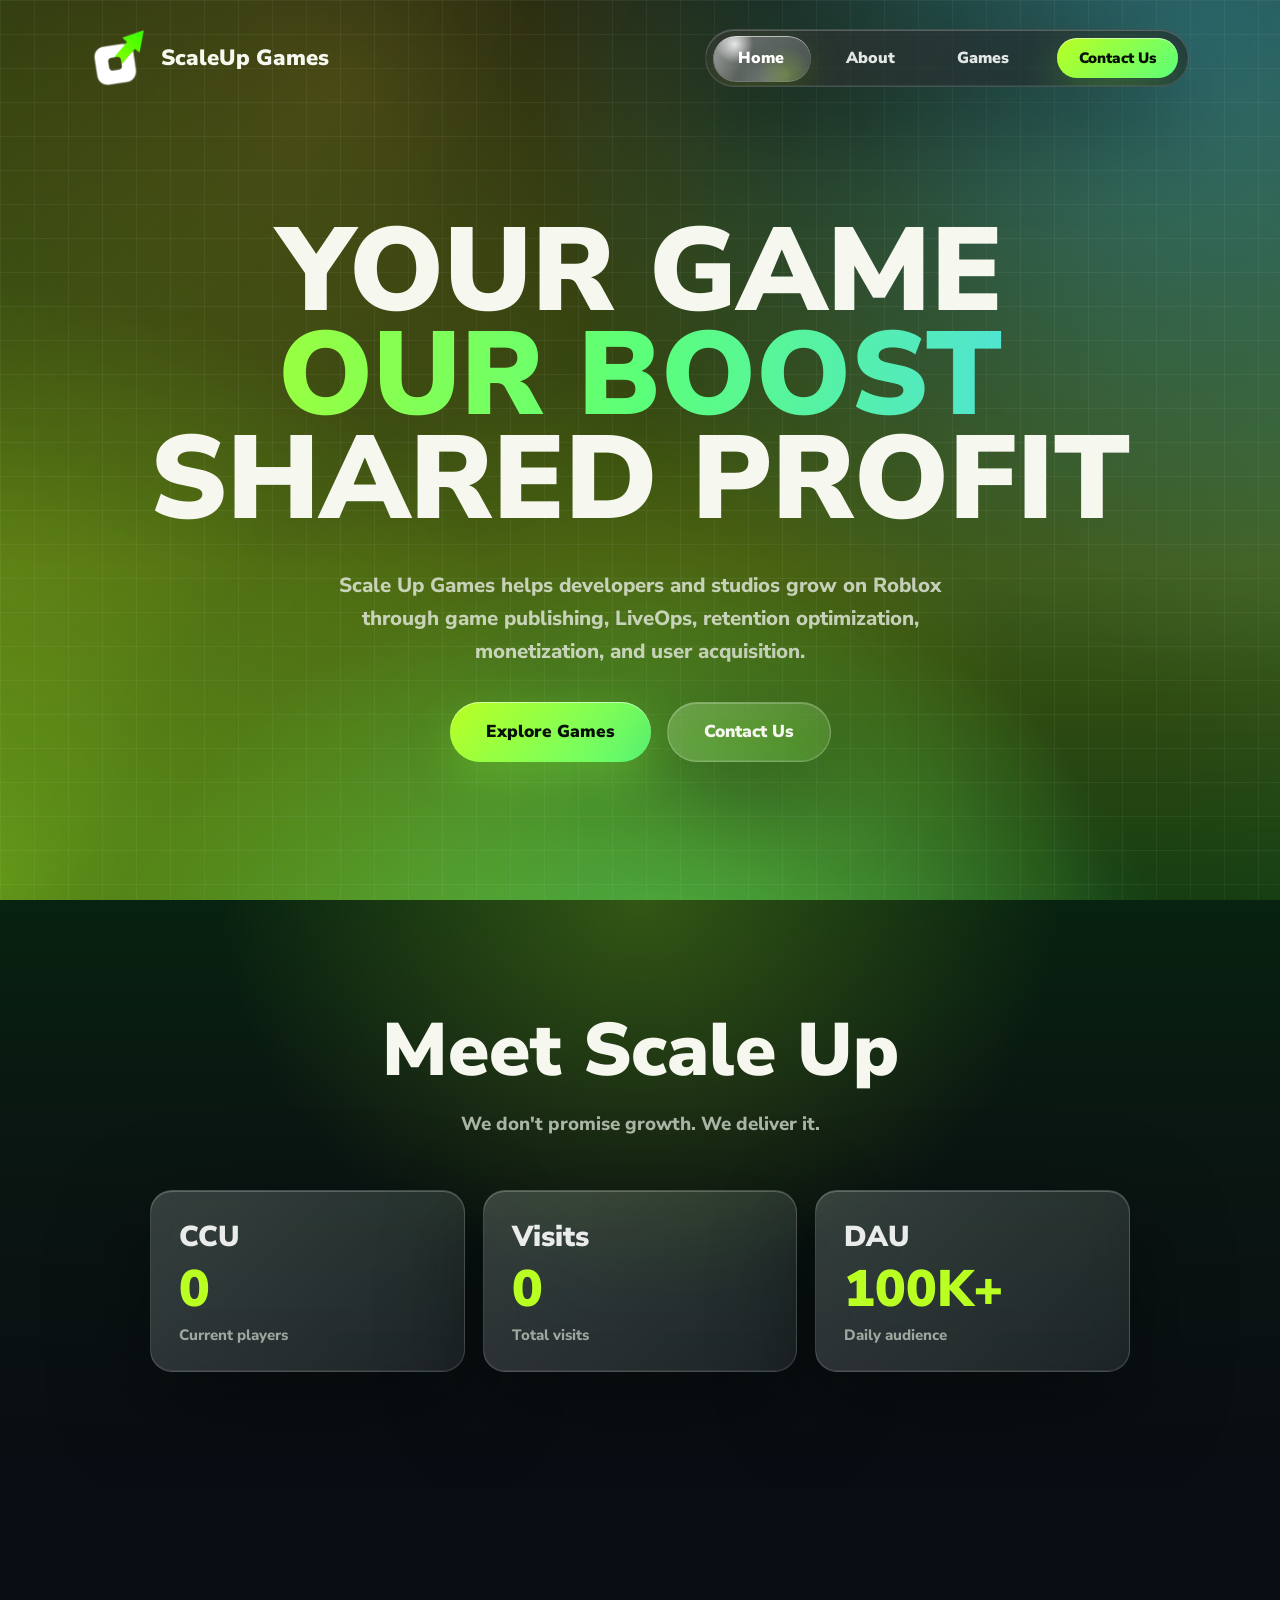
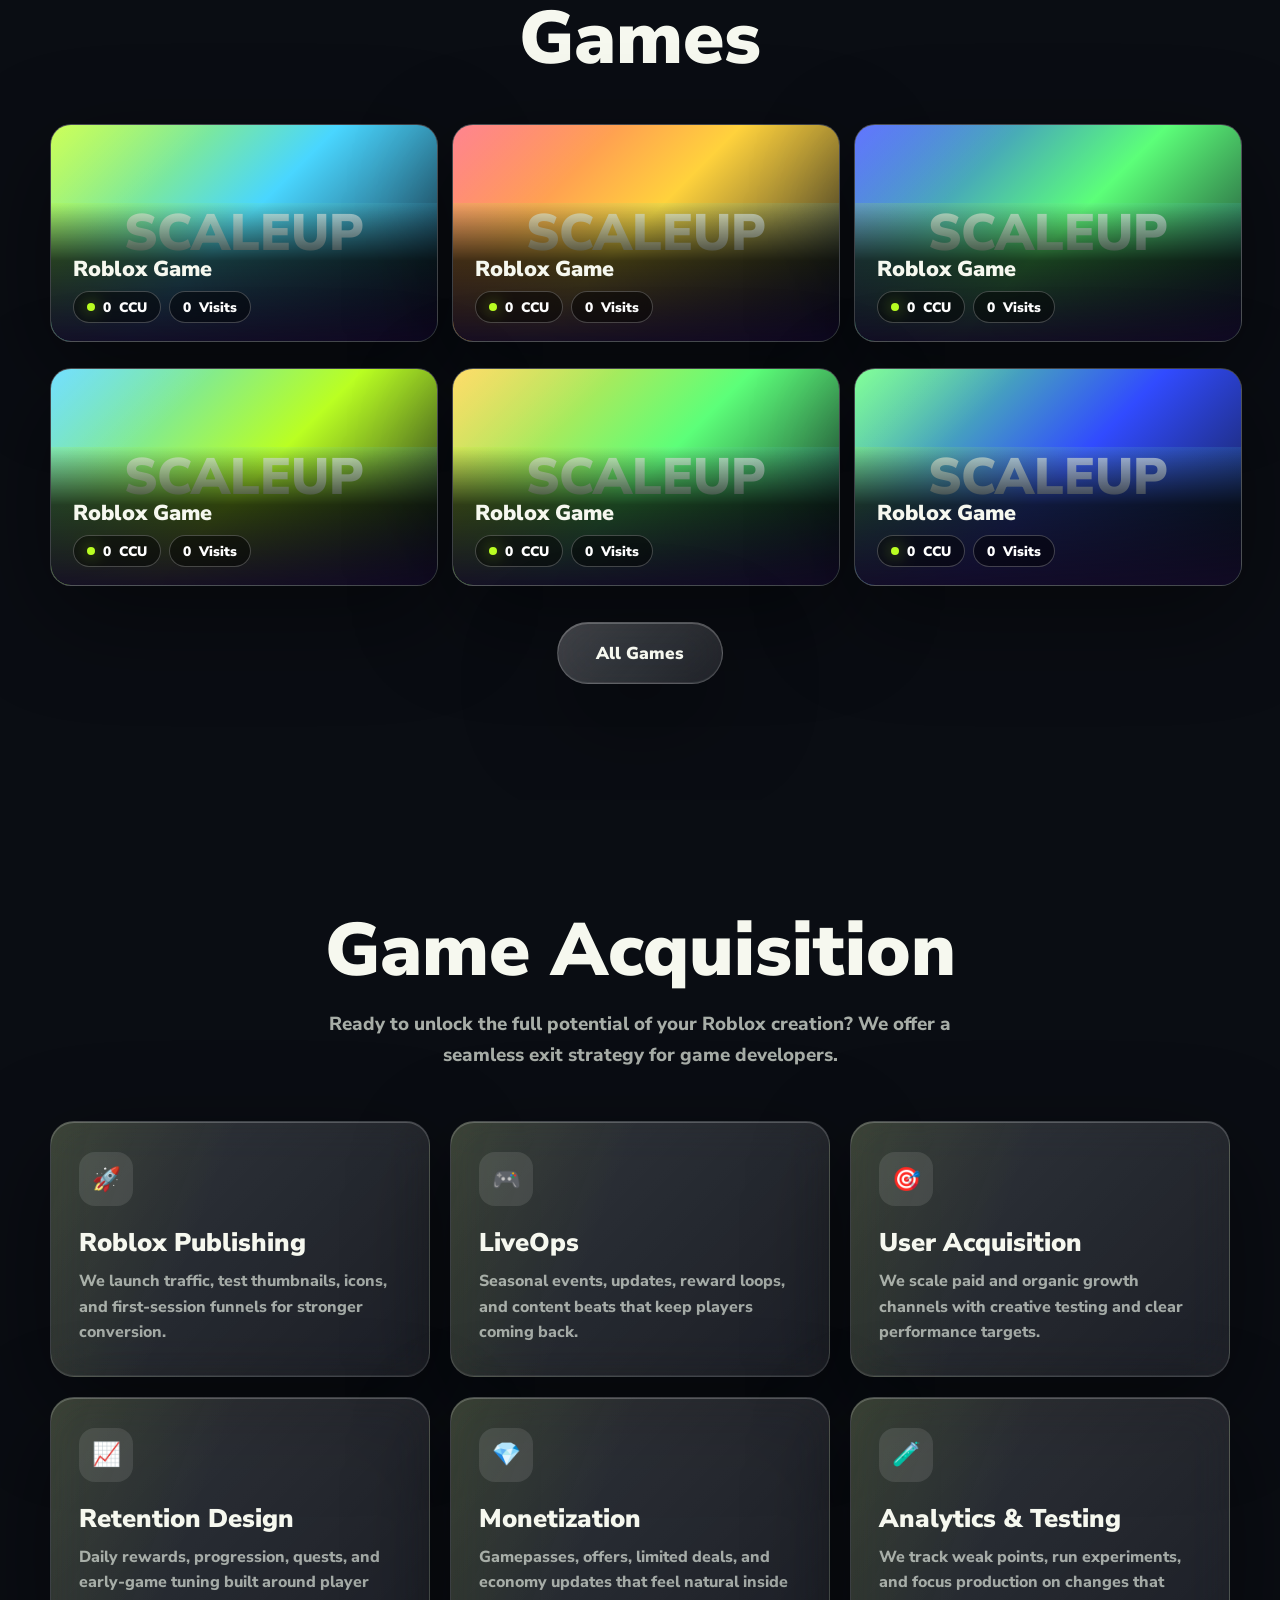
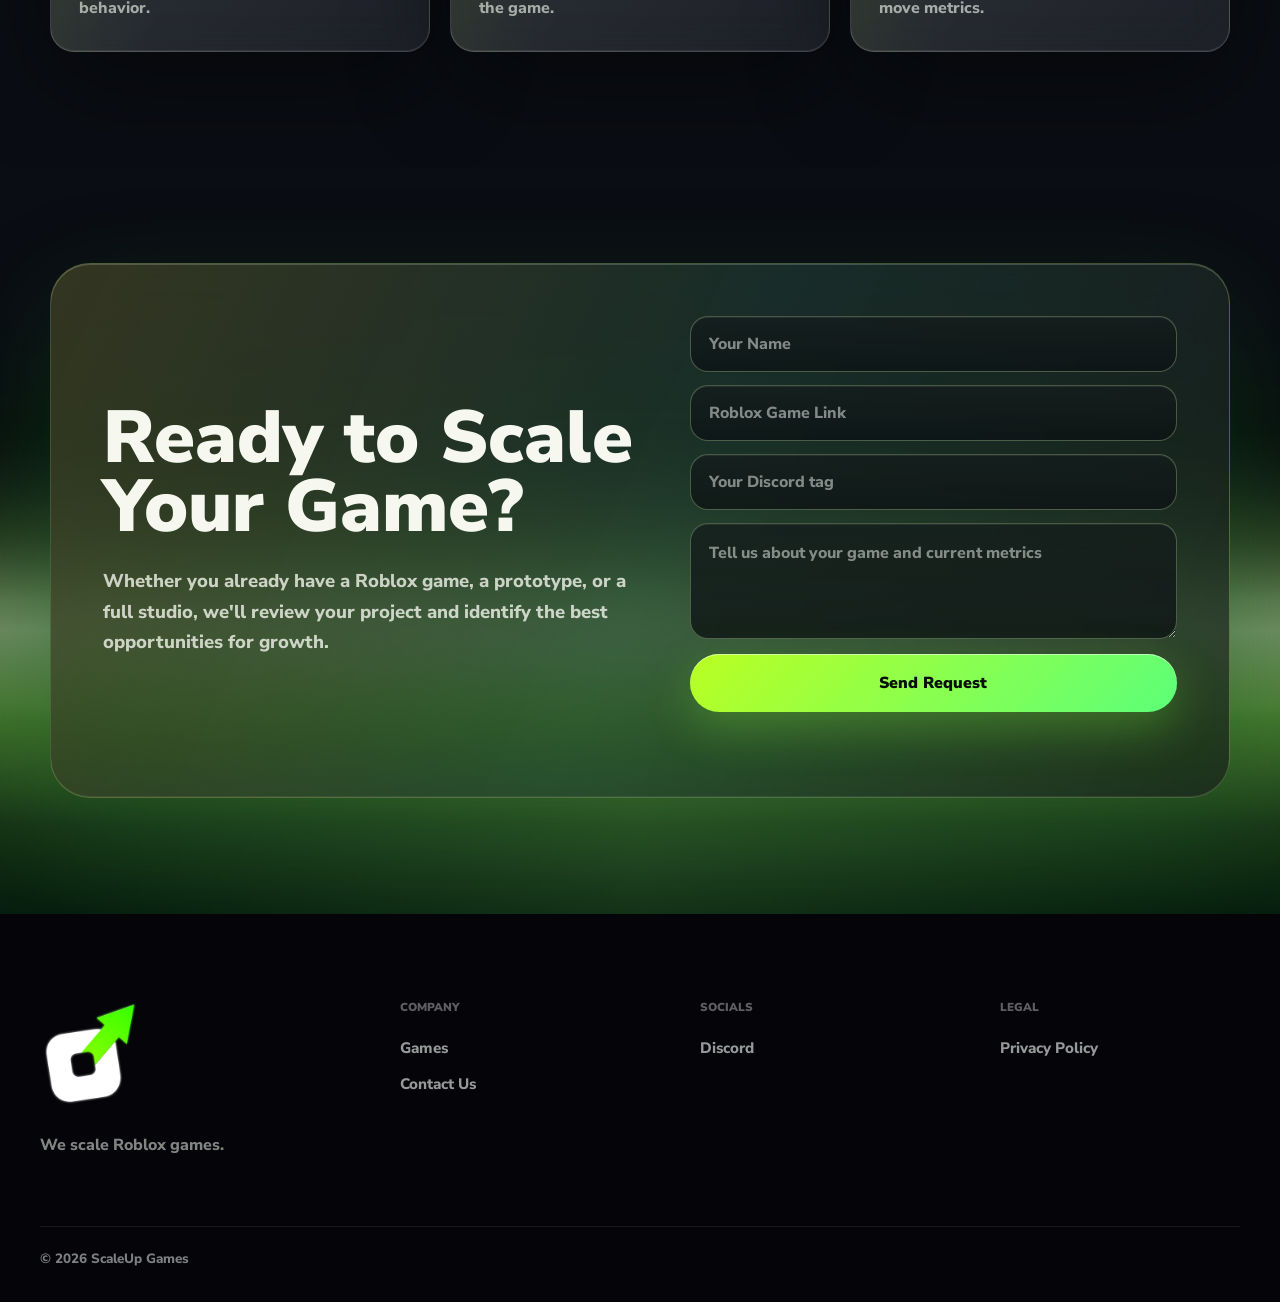
==== commit 20c142d2: "Update ScaleUp site for Vercel" ====
--- a/index.html
+++ b/index.html
@@ -200,6 +200,6 @@
     </footer>
 
     <script src="games-data.js"></script>
-    <script src="app.js"></script>
+    <script src="site.js"></script>
   </body>
 </html>
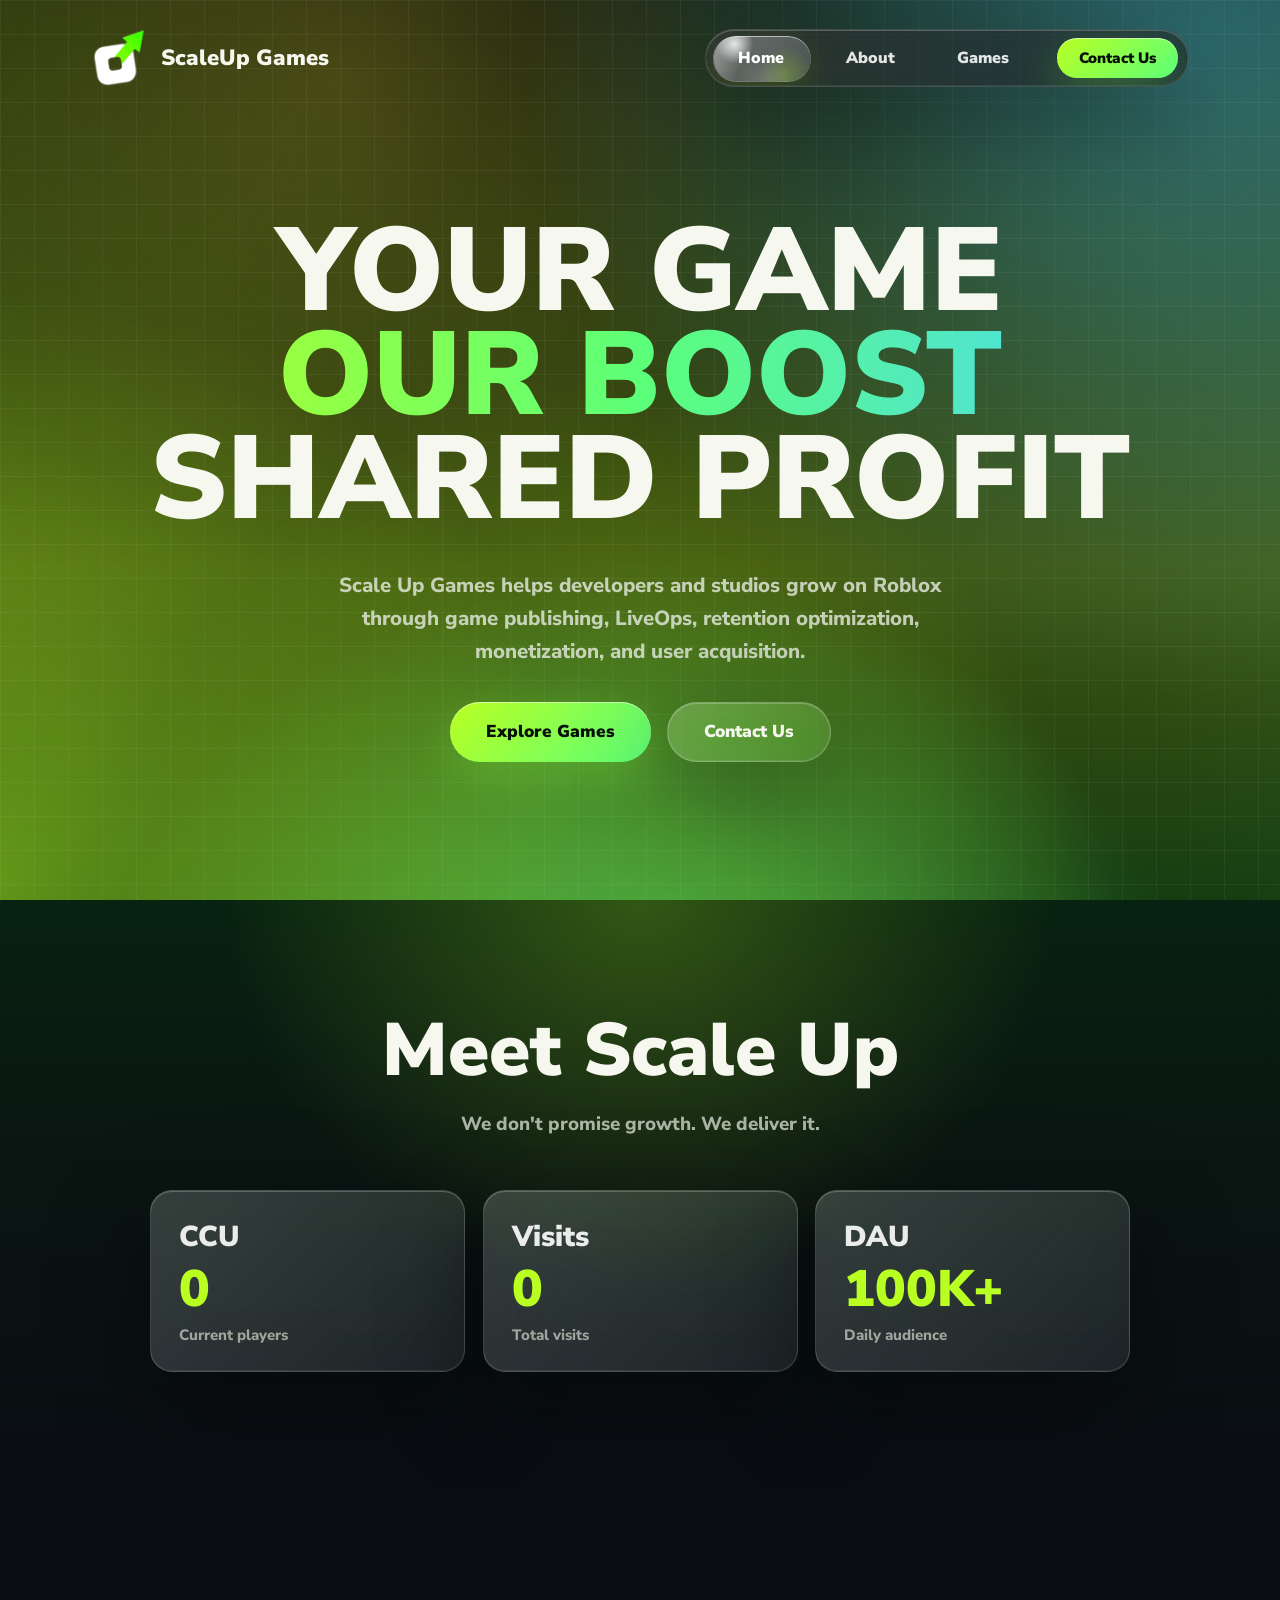
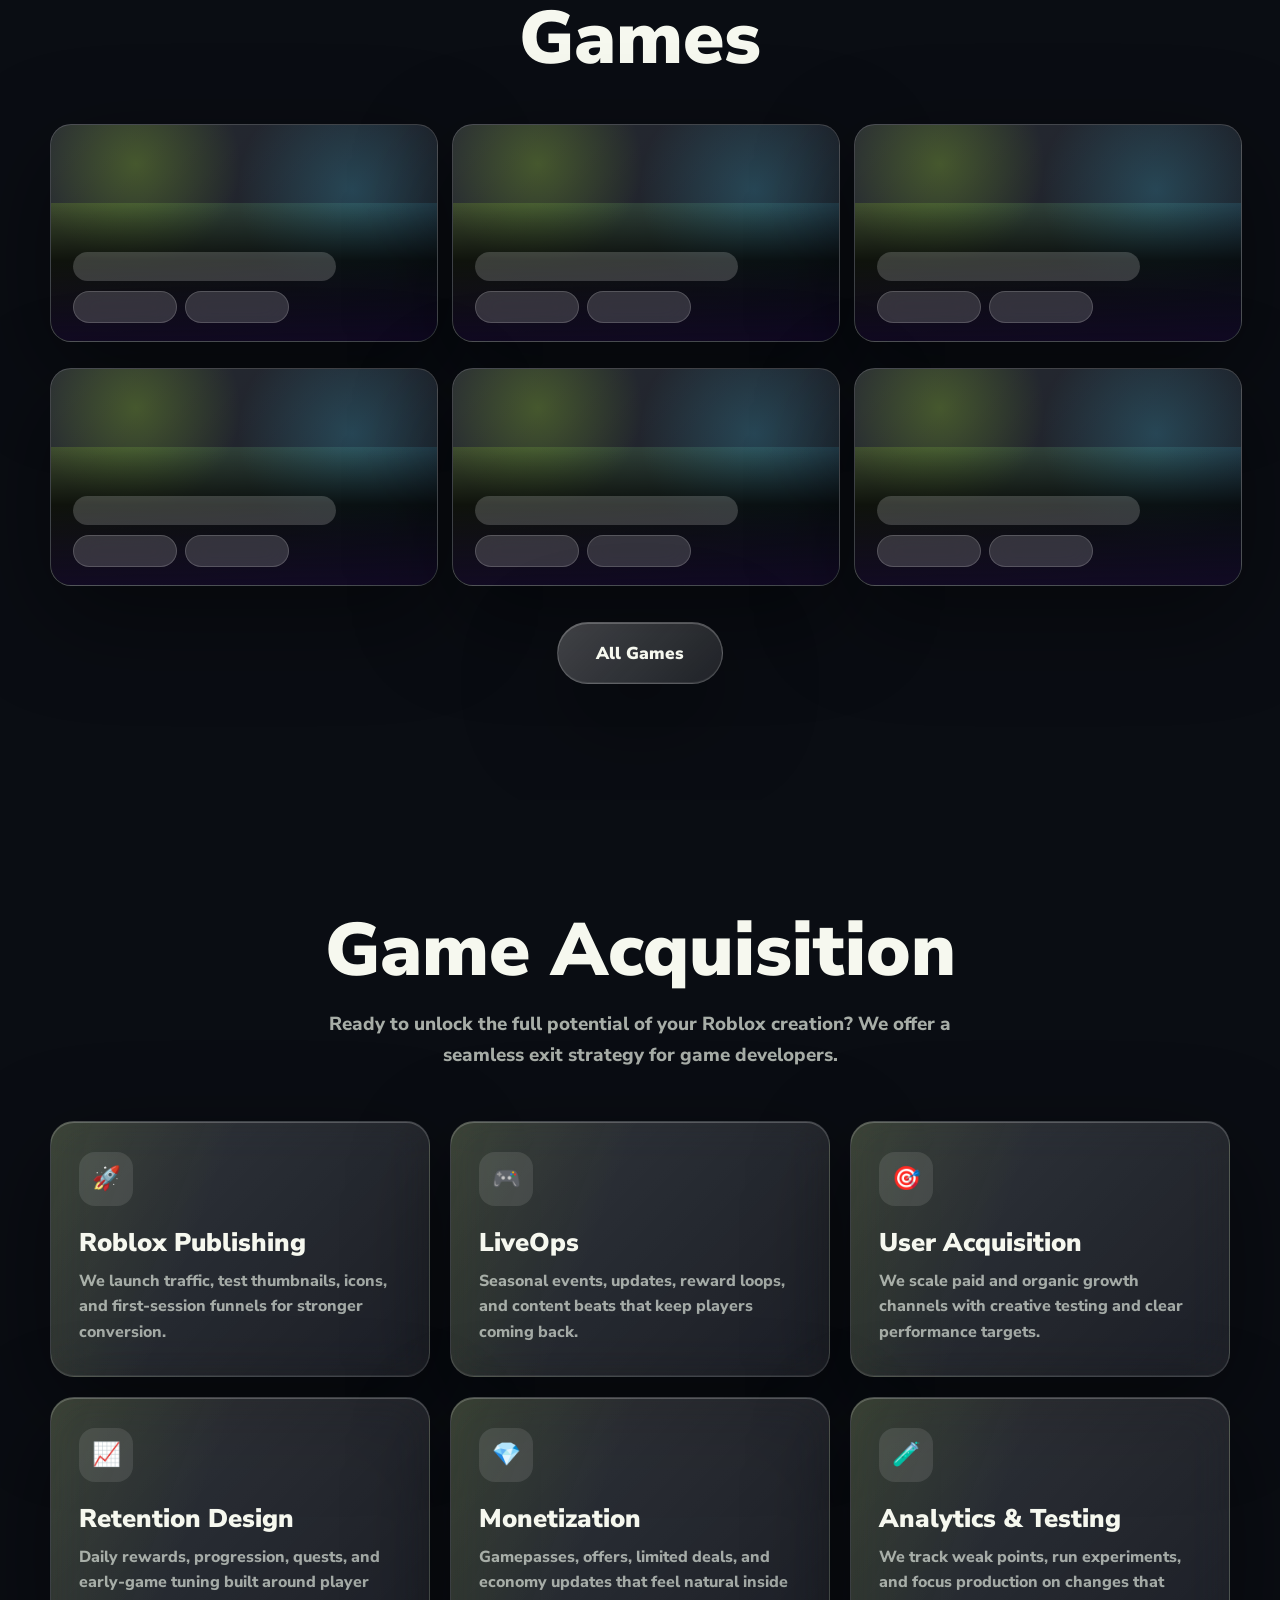
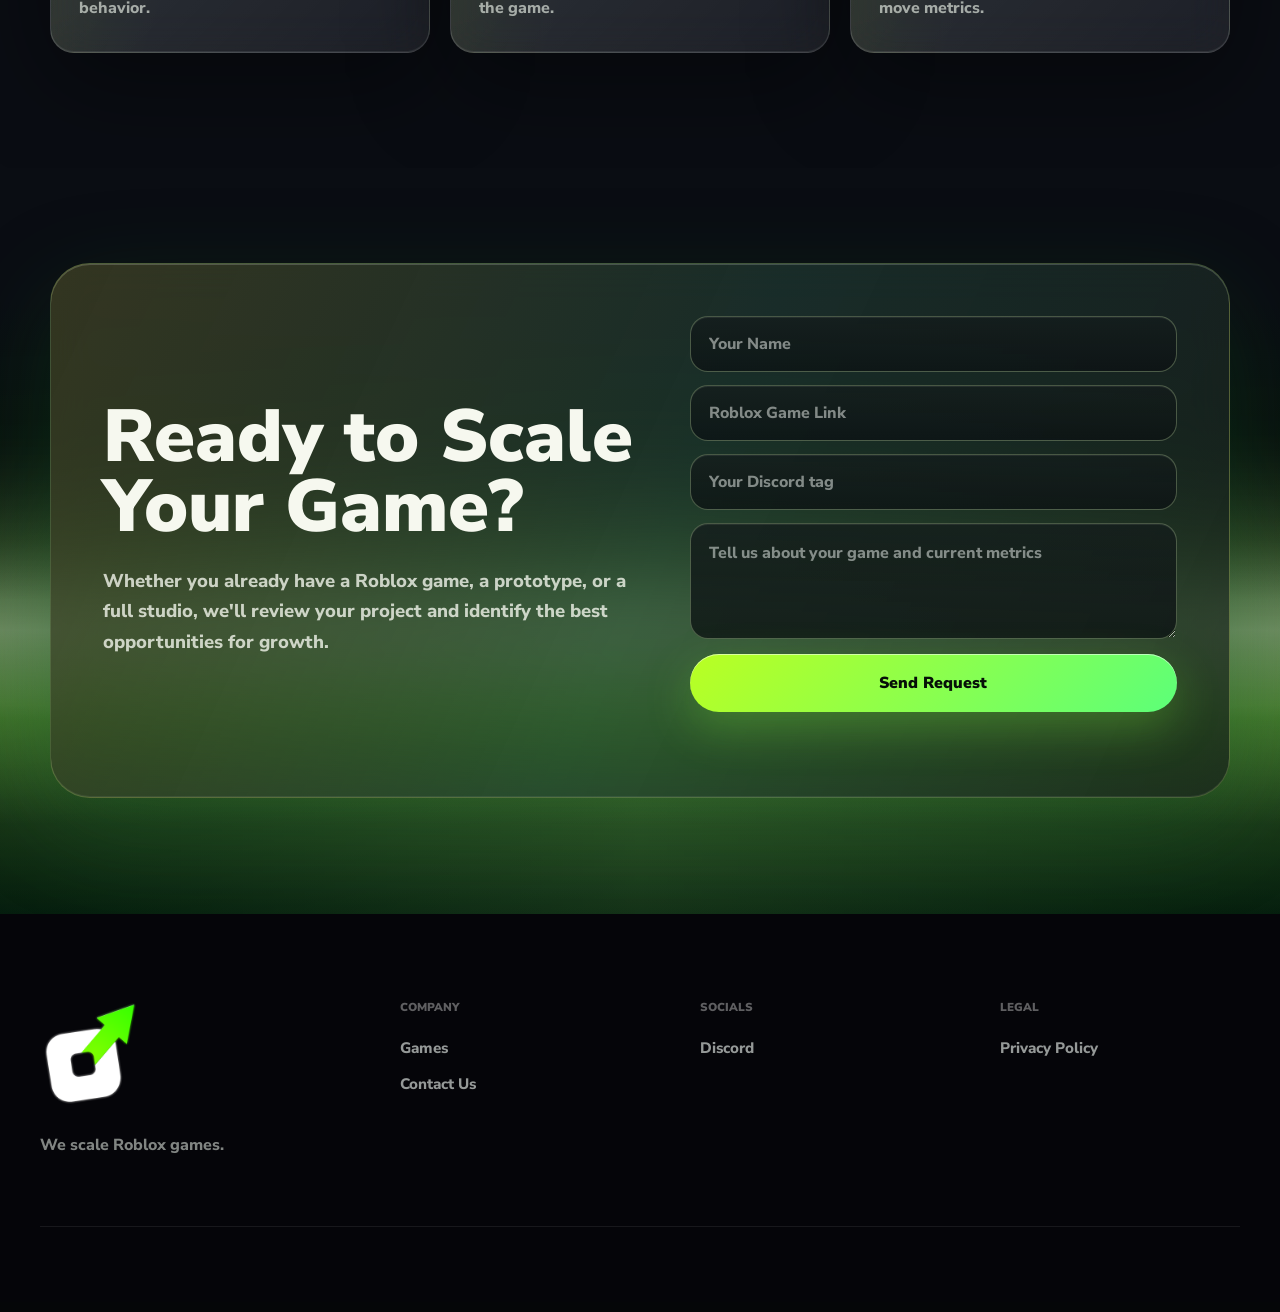
==== commit 60f962ab: "Add files via upload" ====
--- a/index.html
+++ b/index.html
@@ -191,7 +191,7 @@
         </div>
         <div class="footer-column">
           <h3>Legal</h3>
-          <a href="/privacy-policy" target="_blank" rel="noopener">Privacy Policy</a>
+          <a href="/privacy-policy">Privacy Policy</a>
         </div>
       </div>
       <div class="footer-bottom">
--- a/styles.css
+++ b/styles.css
@@ -89,6 +89,22 @@
 .section-grid > * {
   position: relative;
   z-index: 1;
+}
+
+.scroll-rise {
+  --scroll-rise-y: 44px;
+  opacity: 0;
+  transform: translateY(var(--scroll-rise-y));
+  transition:
+    opacity 760ms ease,
+    transform 840ms cubic-bezier(0.2, 0.8, 0.2, 1);
+  transition-delay: var(--scroll-rise-delay, 0ms);
+  will-change: opacity, transform;
+}
+
+.scroll-rise.is-visible {
+  --scroll-rise-y: 0px;
+  opacity: 1;
 }
 
 .liquid {
@@ -720,15 +736,16 @@
   min-height: 150px;
   padding: 26px 28px;
   border-radius: 22px;
-  transform: translateZ(0);
+  transform: translateY(var(--scroll-rise-y, 0px)) translateZ(0);
   transition:
+    opacity 760ms ease,
     transform 240ms ease,
     border-color 240ms ease,
     box-shadow 240ms ease;
 }
 
 .stat-card:hover {
-  transform: translateY(-5px) scale(1.035);
+  transform: translateY(calc(var(--scroll-rise-y, 0px) - 5px)) scale(1.035);
   border-color: rgba(186, 255, 34, 0.34);
   box-shadow:
     inset 0 1px 0 rgba(255, 255, 255, 0.24),
@@ -778,20 +795,25 @@
   border-radius: 21px;
   text-decoration: none;
   isolation: isolate;
-  transform: translateZ(0);
+  transform: translateY(var(--scroll-rise-y, 0px)) translateZ(0);
   transition:
+    opacity 760ms ease,
     transform 260ms ease,
     border-color 260ms ease,
     box-shadow 260ms ease;
 }
 
 .game-card:hover {
-  transform: translateY(-4px);
+  transform: translateY(calc(var(--scroll-rise-y, 0px) - 4px));
   border-color: rgba(186, 255, 34, 0.36);
   box-shadow:
     inset 0 1px 0 rgba(255, 255, 255, 0.24),
     0 24px 78px rgba(123, 255, 51, 0.12),
     0 28px 92px rgba(0, 0, 0, 0.48);
+}
+
+.game-card.is-loading {
+  pointer-events: none;
 }
 
 .game-media {
@@ -803,6 +825,40 @@
   transition: transform 520ms cubic-bezier(0.2, 0.8, 0.2, 1), filter 520ms ease;
 }
 
+.game-card.is-loading .game-media {
+  overflow: hidden;
+  background:
+    radial-gradient(circle at 22% 18%, rgba(186, 255, 34, 0.22), transparent 30%),
+    radial-gradient(circle at 78% 30%, rgba(73, 214, 255, 0.2), transparent 34%),
+    linear-gradient(135deg, rgba(255, 255, 255, 0.1), rgba(255, 255, 255, 0.035)),
+    #10141d;
+}
+
+.game-card.is-loading .game-media::after,
+.loading-line::after,
+.loading-pill::after {
+  content: "";
+  position: absolute;
+  inset: 0;
+  background: linear-gradient(
+    110deg,
+    transparent 0%,
+    rgba(255, 255, 255, 0.08) 34%,
+    rgba(255, 255, 255, 0.34) 50%,
+    rgba(255, 255, 255, 0.08) 66%,
+    transparent 100%
+  );
+  transform: translateX(-120%);
+  animation: loading-shimmer 1.55s ease-in-out infinite;
+}
+
+.game-loading-mark {
+  opacity: 0;
+  width: 1px;
+  height: 1px;
+  overflow: hidden;
+}
+
 .game-card:hover .game-media {
   transform: scale(1.08);
   filter: saturate(1.12);
@@ -874,6 +930,15 @@
   height: 100%;
 }
 
+.stat-card.scroll-rise,
+.game-card.scroll-rise {
+  transition:
+    opacity 760ms ease,
+    transform 840ms cubic-bezier(0.2, 0.8, 0.2, 1),
+    border-color 260ms ease,
+    box-shadow 260ms ease;
+}
+
 .game-content {
   position: absolute;
   left: 22px;
@@ -889,6 +954,20 @@
   overflow: hidden;
   text-overflow: ellipsis;
   white-space: nowrap;
+}
+
+.loading-line {
+  position: relative;
+  display: block;
+  overflow: hidden;
+  color: transparent;
+  border-radius: 999px;
+  background: rgba(255, 255, 255, 0.18);
+}
+
+.loading-title {
+  width: min(76%, 280px);
+  height: 1.35em;
 }
 
 .game-metrics {
@@ -914,12 +993,26 @@
   -webkit-backdrop-filter: blur(12px);
 }
 
+.loading-pill {
+  position: relative;
+  width: 104px;
+  overflow: hidden;
+  border-color: rgba(255, 255, 255, 0.17);
+  background: rgba(255, 255, 255, 0.16);
+}
+
 .player-dot {
   width: 8px;
   height: 8px;
   border-radius: 50%;
   background: var(--lime);
   box-shadow: 0 0 16px rgba(186, 255, 34, 0.72);
+}
+
+@keyframes loading-shimmer {
+  100% {
+    transform: translateX(120%);
+  }
 }
 
 .center-action {
@@ -1215,25 +1308,71 @@
   padding-bottom: 42px;
 }
 
-.policy-frame {
+.policy-content {
   width: min(100%, 1100px);
-  height: min(72vh, 920px);
-  min-height: 620px;
   margin: 0 auto;
-  display: block;
-  border: 1px solid rgba(255, 255, 255, 0.12);
-  border-radius: 18px;
-  background: #0b0b10;
-}
-
-.policy-fallback {
-  margin: 18px auto 0;
-  color: rgba(219, 225, 218, 0.7);
-  text-align: center;
-}
-
-.policy-fallback a {
+  padding: clamp(26px, 5vw, 58px);
+  border-radius: 24px;
+  color: rgba(240, 246, 237, 0.84);
+  font-size: clamp(0.98rem, 1.2vw, 1.08rem);
+  line-height: 1.72;
+}
+
+.policy-content p {
+  margin: 0 0 16px;
+}
+
+.policy-content strong {
+  color: var(--text);
+  font-weight: 1000;
+}
+
+.policy-content h2,
+.policy-content h3 {
+  color: var(--text);
+  font-weight: 1000;
+  letter-spacing: 0;
+}
+
+.policy-content h3 {
+  margin: 0 0 18px;
+  font-size: clamp(1.45rem, 2.4vw, 2.35rem);
+  line-height: 1.12;
+}
+
+.policy-content h2 {
+  margin: 24px 0 10px;
+  font-size: clamp(1.08rem, 1.5vw, 1.32rem);
+  line-height: 1.25;
+}
+
+.policy-content ul {
+  margin: 0 0 20px;
+  padding-left: 22px;
+}
+
+.policy-content li {
+  margin: 6px 0;
+  padding-left: 4px;
+}
+
+.policy-content li::marker {
   color: var(--lime);
+}
+
+.policy-content hr {
+  margin: clamp(28px, 4vw, 42px) 0;
+  border: 0;
+  border-top: 1px solid rgba(255, 255, 255, 0.16);
+}
+
+.policy-content a {
+  color: var(--lime);
+  text-decoration: none;
+}
+
+.policy-content a:hover {
+  text-decoration: underline;
 }
 
 .page-hero {
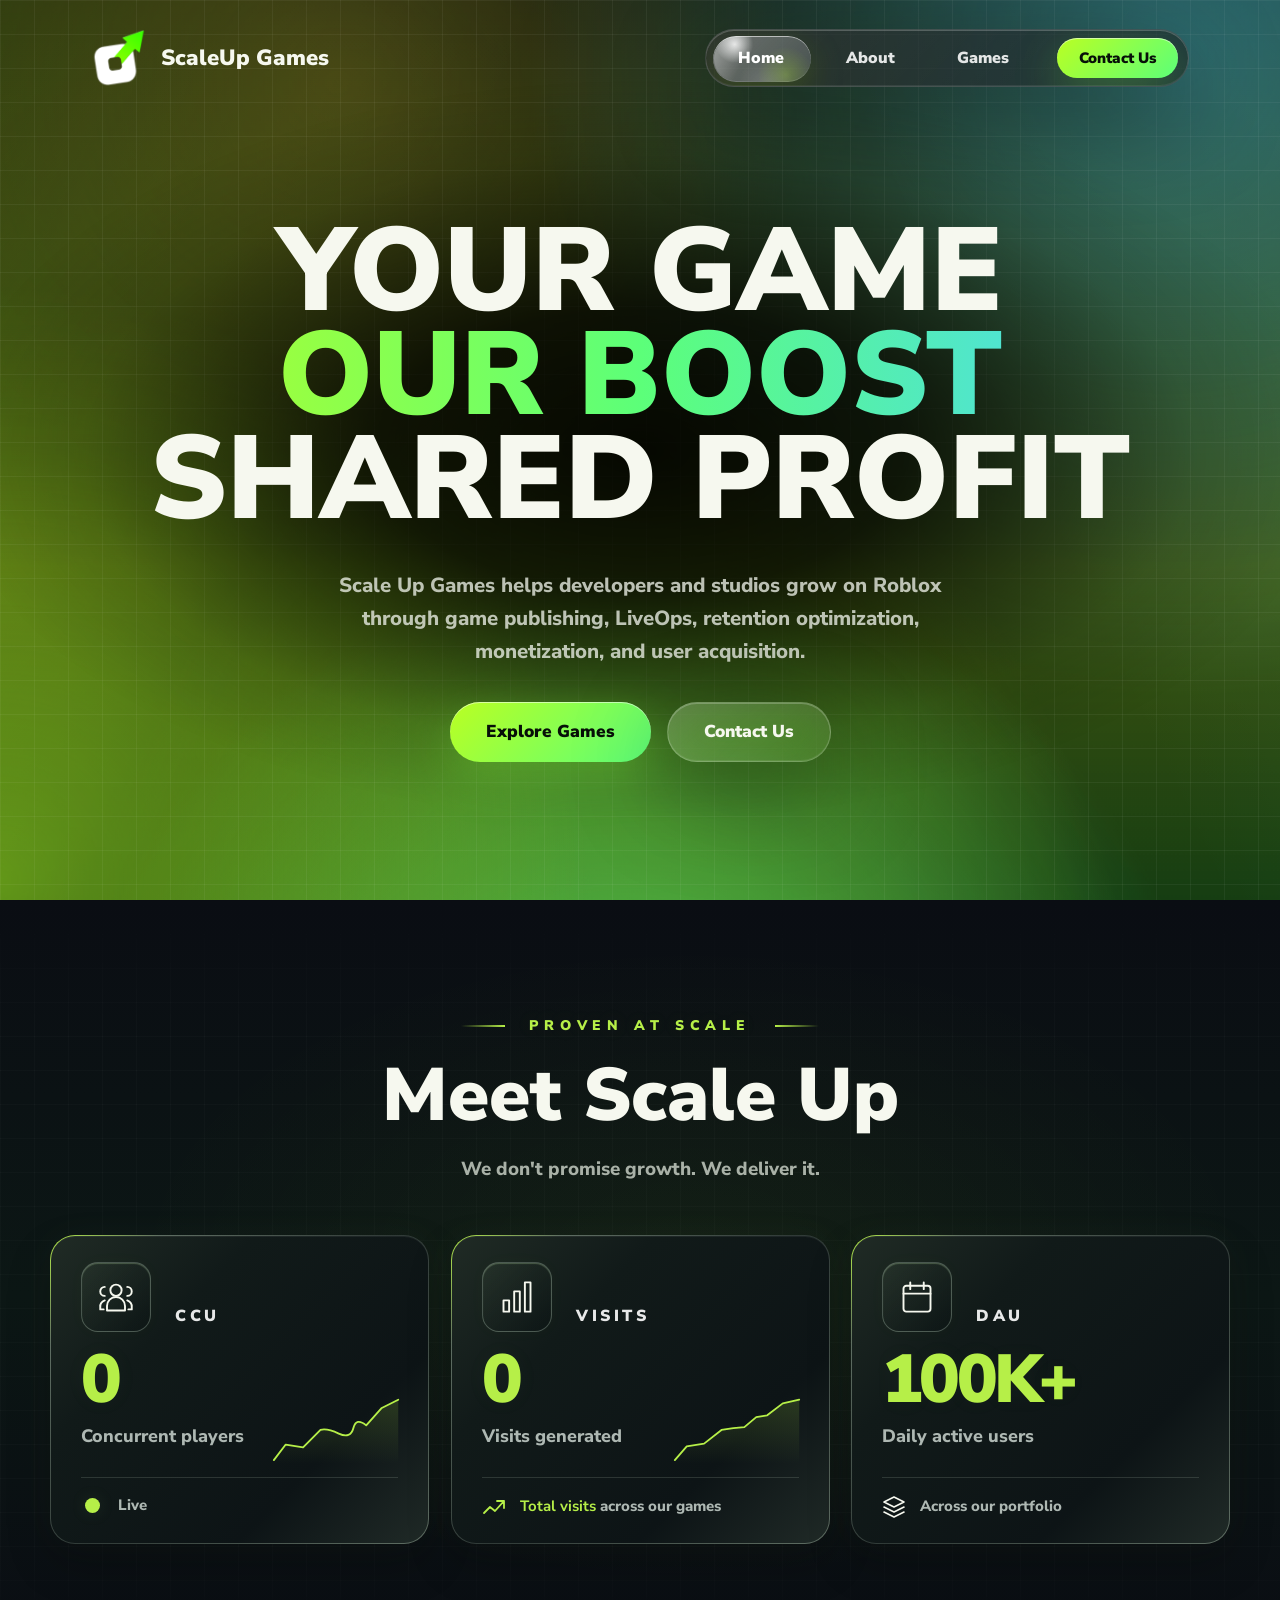
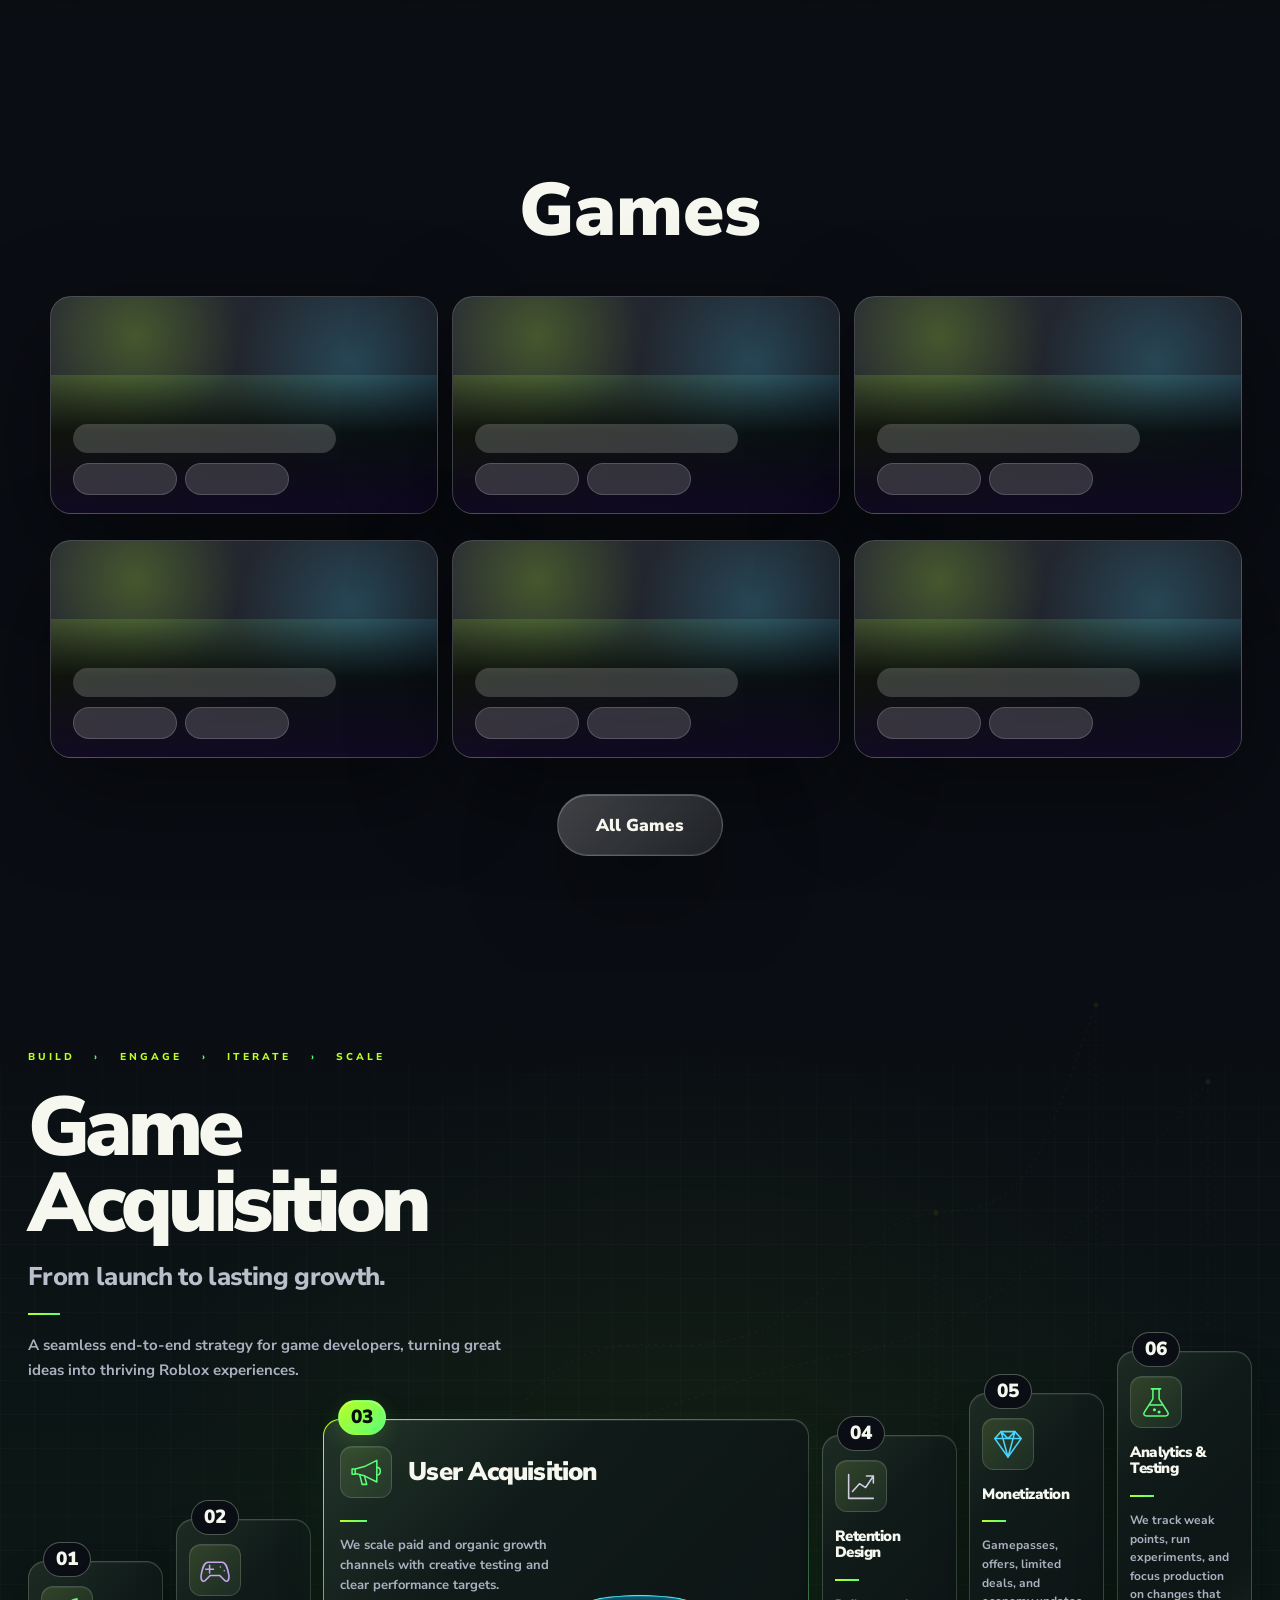
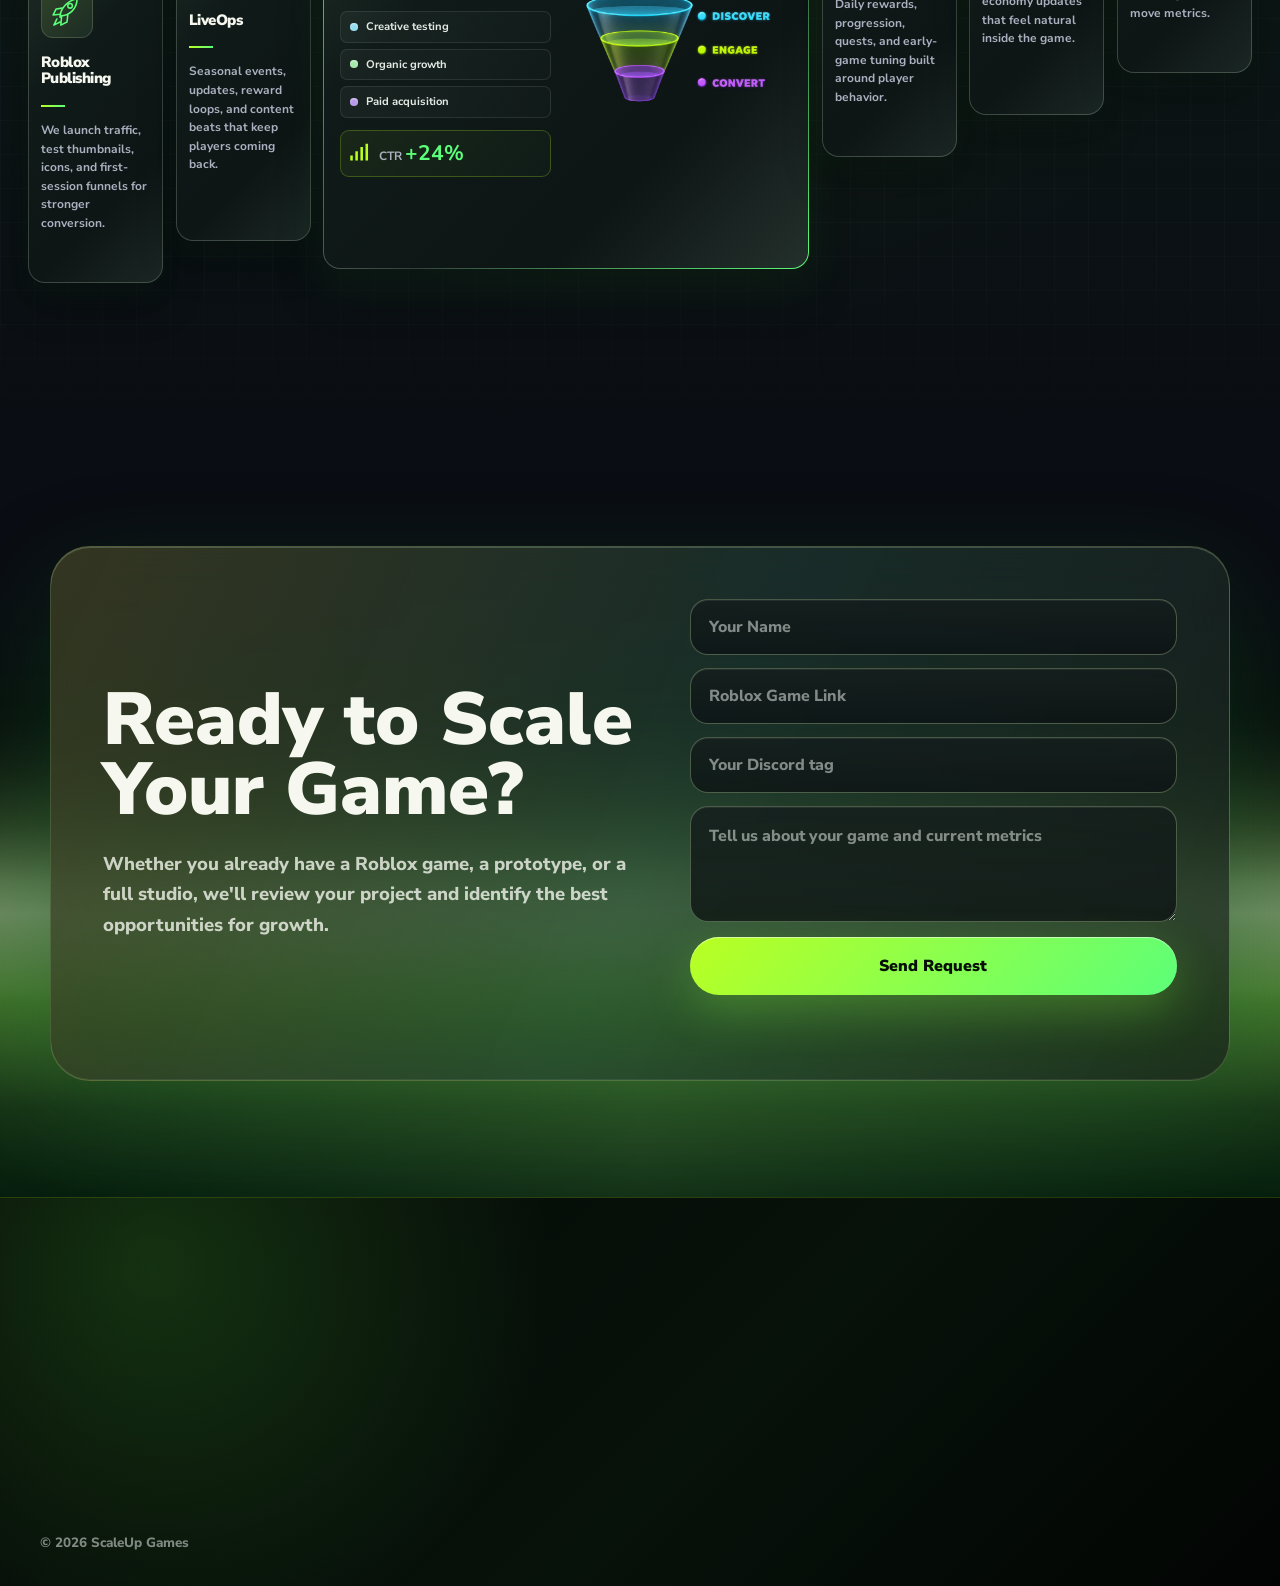
==== commit a9625962: "Add files via upload" ====
--- a/index.html
+++ b/index.html
@@ -16,6 +16,7 @@
       rel="stylesheet"
     />
     <link rel="stylesheet" href="styles.css" />
+    <link rel="stylesheet" href="acquisition.css" />
   </head>
   <body>
     <header class="site-header" data-header>
@@ -39,6 +40,7 @@
 
     <main>
       <section class="hero section-grid" id="home">
+        <video class="hero-video" data-hero-video data-src="images/hero_video.mp4" autoplay muted loop playsinline preload="none" aria-hidden="true" tabindex="-1"></video>
         <div class="hero-content">
           <h1 class="hero-title">
             <span>Your Game</span>
@@ -66,24 +68,39 @@
 
       <section class="section meet section-grid" id="about">
         <div class="section-heading">
+          <span class="stats-eyebrow">Proven at scale</span>
           <h2>Meet Scale Up</h2>
           <p>We don't promise growth. We deliver it.</p>
         </div>
         <div class="stats-grid" aria-label="ScaleUp Games live statistics">
-          <article class="stat-card liquid">
-            <span class="stat-title">CCU</span>
+          <article class="stat-card stat-card-ccu">
+            <div class="stat-heading">
+              <span class="stat-icon"><svg viewBox="0 0 32 32" fill="none" stroke="currentColor" stroke-width="1.7" stroke-linecap="round" stroke-linejoin="round" aria-hidden="true"><circle cx="16" cy="10" r="5"/><path d="M8 28v-4a8 8 0 0 1 16 0v4H8ZM6 7a4 4 0 0 0 0 8M26 7a4 4 0 0 1 0 8M6 19a6 6 0 0 0-4 6v2h3M26 19a6 6 0 0 1 4 6v2h-3"/></svg></span>
+              <span class="stat-title">CCU</span>
+            </div>
             <strong data-stat="ccu">0</strong>
-            <span class="stat-copy">Current players</span>
+            <span class="stat-copy">Concurrent players</span>
+            <svg class="stat-chart" viewBox="0 0 140 76" fill="none" aria-hidden="true"><defs><linearGradient id="ccu-chart-fill" x1="0" y1="0" x2="0" y2="1"><stop stop-color="#baff22" stop-opacity=".25"/><stop offset="1" stop-color="#baff22" stop-opacity="0"/></linearGradient></defs><path d="M2 72 15 55 34 58 53 39Q60 37 73 43T89 37 103 34L120 15 138 6V76H2Z" fill="url(#ccu-chart-fill)"/><path d="M2 72 15 55 34 58 53 39Q60 37 73 43T89 37 103 34L120 15 138 6" stroke="#baff22" stroke-width="2" stroke-linecap="round" stroke-linejoin="round"/></svg>
+            <div class="stat-footer"><span class="stat-live-dot" aria-hidden="true"></span>Live</div>
           </article>
-          <article class="stat-card liquid">
-            <span class="stat-title">Visits</span>
+          <article class="stat-card stat-card-visits">
+            <div class="stat-heading">
+              <span class="stat-icon"><svg viewBox="0 0 32 32" fill="none" stroke="currentColor" stroke-width="1.7" stroke-linejoin="round" aria-hidden="true"><path d="M4 19h5v10H4zM13.5 11h5v18h-5zM23 3h5v26h-5z"/></svg></span>
+              <span class="stat-title">Visits</span>
+            </div>
             <strong data-stat="visits">0</strong>
-            <span class="stat-copy">Total visits</span>
+            <span class="stat-copy">Visits generated</span>
+            <svg class="stat-chart" viewBox="0 0 140 76" fill="none" aria-hidden="true"><defs><linearGradient id="visits-chart-fill" x1="0" y1="0" x2="0" y2="1"><stop stop-color="#baff22" stop-opacity=".25"/><stop offset="1" stop-color="#baff22" stop-opacity="0"/></linearGradient></defs><path d="M2 72 15 57 34 54 53 39 66 37 78 36 91 25 103 23 120 10 138 6V76H2Z" fill="url(#visits-chart-fill)"/><path d="M2 72 15 57 34 54 53 39 66 37 78 36 91 25 103 23 120 10 138 6" stroke="#baff22" stroke-width="2" stroke-linecap="round" stroke-linejoin="round"/></svg>
+            <div class="stat-footer"><svg class="stat-trend" viewBox="0 0 24 24" fill="none" stroke="currentColor" stroke-width="1.8" stroke-linecap="round" stroke-linejoin="round" aria-hidden="true"><path d="m2 18 6-6 5 4 9-10M15 6h7v7"/></svg><span><b>Total visits</b> across our games</span></div>
           </article>
-          <article class="stat-card liquid">
-            <span class="stat-title">DAU</span>
+          <article class="stat-card">
+            <div class="stat-heading">
+              <span class="stat-icon"><svg viewBox="0 0 32 32" fill="none" stroke="currentColor" stroke-width="1.7" stroke-linecap="round" stroke-linejoin="round" aria-hidden="true"><rect x="4" y="6" width="24" height="23" rx="2.5"/><path d="M4 13h24M10 3v6M22 3v6"/></svg></span>
+              <span class="stat-title">DAU</span>
+            </div>
             <strong>100K+</strong>
-            <span class="stat-copy">Daily audience</span>
+            <span class="stat-copy">Daily active users</span>
+            <div class="stat-footer"><svg viewBox="0 0 24 24" fill="none" stroke="currentColor" stroke-width="1.6" stroke-linecap="round" stroke-linejoin="round" aria-hidden="true"><path d="m2 7 10-5 10 5-10 5L2 7Zm0 5 10 5 10-5M2 17l10 5 10-5"/></svg>Across our portfolio</div>
           </article>
         </div>
       </section>
@@ -98,45 +115,22 @@
         </div>
       </section>
 
-      <section class="section acquisition-section section-grid" id="acquisition">
-        <div class="section-heading">
-          <h2>Game Acquisition</h2>
-          <p>
-            Ready to unlock the full potential of your Roblox creation? We offer a seamless exit
-            strategy for game developers.
-          </p>
-        </div>
-        <div class="services-grid">
-          <article class="service-card liquid">
-            <span class="service-icon">🚀</span>
-            <h3>Roblox Publishing</h3>
-            <p>We launch traffic, test thumbnails, icons, and first-session funnels for stronger conversion.</p>
-          </article>
-          <article class="service-card liquid">
-            <span class="service-icon">🎮</span>
-            <h3>LiveOps</h3>
-            <p>Seasonal events, updates, reward loops, and content beats that keep players coming back.</p>
-          </article>
-          <article class="service-card liquid">
-            <span class="service-icon">🎯</span>
-            <h3>User Acquisition</h3>
-            <p>We scale paid and organic growth channels with creative testing and clear performance targets.</p>
-          </article>
-          <article class="service-card liquid">
-            <span class="service-icon">📈</span>
-            <h3>Retention Design</h3>
-            <p>Daily rewards, progression, quests, and early-game tuning built around player behavior.</p>
-          </article>
-          <article class="service-card liquid">
-            <span class="service-icon">💎</span>
-            <h3>Monetization</h3>
-            <p>Gamepasses, offers, limited deals, and economy updates that feel natural inside the game.</p>
-          </article>
-          <article class="service-card liquid">
-            <span class="service-icon">🧪</span>
-            <h3>Analytics & Testing</h3>
-            <p>We track weak points, run experiments, and focus production on changes that move metrics.</p>
-          </article>
+      <section class="section acquisition-section" id="acquisition" aria-labelledby="acquisition-title">
+        <svg class="ga-background-lines" viewBox="0 0 1600 700" preserveAspectRatio="none" aria-hidden="true">
+          <path d="M430 640C660 620 610 420 825 432S1055 284 1170 279 1295 233 1370 38" />
+          <path d="M510 675C730 520 733 540 920 476S1190 490 1510 127" />
+          <path d="M1170 279V590M1370 38V430M1510 127V415" />
+          <circle cx="1170" cy="279" r="3" /><circle cx="1370" cy="38" r="3" /><circle cx="1510" cy="127" r="3" />
+        </svg>
+        <div class="ga-container">
+          <header class="ga-heading">
+            <p class="ga-eyebrow">BUILD <span>›</span> ENGAGE <span>›</span> ITERATE <span>›</span> SCALE</p>
+            <h2 id="acquisition-title">Game<br />Acquisition</h2>
+            <p class="ga-subtitle">From launch to lasting growth.</p>
+            <p class="ga-intro">A seamless end-to-end strategy for game developers, turning great ideas into thriving Roblox experiences.</p>
+          </header>
+          <div class="ga-accordion" data-acquisition></div>
+          <noscript><p>From Roblox publishing and LiveOps to acquisition, retention, monetization, and analytics. <a href="/contact">Contact us to explore your growth strategy.</a></p></noscript>
         </div>
       </section>
 
@@ -200,6 +194,7 @@
     </footer>
 
     <script src="games-data.js"></script>
+    <script src="acquisition.js"></script>
     <script src="site.js"></script>
   </body>
 </html>
--- a/styles.css
+++ b/styles.css
@@ -534,6 +534,28 @@
   isolation: isolate;
 }
 
+.hero > .hero-video {
+  position: absolute;
+  inset: 0;
+  z-index: -3;
+  width: 100%;
+  height: 100%;
+  object-fit: cover;
+  pointer-events: none;
+  opacity: 0;
+  filter: brightness(0.7);
+}
+
+.hero > .hero-video.is-playing {
+  opacity: 1;
+}
+
+@media (max-width: 1024px), (hover: none), (pointer: coarse), (prefers-reduced-motion: reduce) {
+  .hero > .hero-video {
+    display: none;
+  }
+}
+
 .hero::after {
   content: "";
   position: absolute;
@@ -585,6 +607,29 @@
   transform: translateY(-16px);
 }
 
+.hero-content::before {
+  content: "";
+  position: absolute;
+  inset: -100px -12%;
+  transform: translateY(-40px);
+  z-index: -1;
+  pointer-events: none;
+  background: radial-gradient(
+    ellipse closest-side at center,
+    rgba(0, 0, 0, 0.9) 0%,
+    rgba(0, 0, 0, 0.75) 38%,
+    rgba(0, 0, 0, 0.42) 60%,
+    rgba(0, 0, 0, 0.12) 80%,
+    rgba(0, 0, 0, 0) 100%
+  );
+}
+
+@media (max-width: 1024px), (hover: none), (pointer: coarse) {
+  .hero-content::before {
+    display: none;
+  }
+}
+
 .hero-title {
   max-width: 1120px;
   margin: 0 auto;
@@ -714,28 +759,67 @@
 }
 
 .meet {
-  background:
-    radial-gradient(ellipse at 50% 0%, rgba(186, 255, 34, 0.24), transparent 46%),
-    linear-gradient(
-      180deg,
-      rgba(8, 36, 17, 0.96) 0%,
-      rgba(10, 23, 18, 0.98) 38%,
-      var(--bg-2) 100%
-    );
+  --stats-accent: #b6ef48;
+  background:
+    radial-gradient(ellipse at 54% 48%, rgba(186, 255, 34, .045), transparent 58%),
+    linear-gradient(180deg, var(--bg-2), #0c1715 52%, var(--bg-2));
+}
+
+.meet::before {
+  background-image:
+    linear-gradient(rgba(255, 255, 255, .035) 1px, transparent 1px),
+    linear-gradient(90deg, rgba(255, 255, 255, .035) 1px, transparent 1px);
+  background-size: 34px 34px;
+  background-attachment: scroll;
+  mask-image: linear-gradient(transparent, #0009 18%, #0009 82%, transparent);
+}
+
+.stats-eyebrow {
+  display: flex;
+  align-items: center;
+  justify-content: center;
+  gap: 24px;
+  margin-bottom: 26px;
+  color: var(--stats-accent);
+  font-size: 14px;
+  font-weight: 900;
+  letter-spacing: 0.42em;
+  text-transform: uppercase;
+  text-shadow: 0 0 20px rgba(165, 206, 120, 0.12);
+}
+
+.stats-eyebrow::before,
+.stats-eyebrow::after {
+  content: "";
+  width: 44px;
+  height: 2px;
+  background: linear-gradient(90deg, transparent, var(--stats-accent));
+}
+
+.stats-eyebrow::after {
+  transform: rotate(180deg);
 }
 
 .stats-grid {
-  width: min(980px, 100%);
+  width: min(1180px, 100%);
   margin: 0 auto;
   display: grid;
   grid-template-columns: repeat(3, minmax(0, 1fr));
-  gap: 18px;
+  gap: 22px;
 }
 
 .stat-card {
-  min-height: 150px;
-  padding: 26px 28px;
-  border-radius: 22px;
+  position: relative;
+  isolation: isolate;
+  min-width: 0;
+  min-height: 308px;
+  padding: 26px 30px 24px;
+  border: 1px solid transparent;
+  border-radius: 25px;
+  background:
+    linear-gradient(135deg, #202b25 0%, #111a19 30%, #0d1416 72%, #202a27 100%) padding-box,
+    linear-gradient(135deg, var(--stats-accent) 0%, #5f6e63 16%, #303a37 50%, #5f6e63 100%) border-box;
+  box-shadow: 0 0 36px rgba(165, 206, 120, 0.035), 0 20px 44px rgba(0, 0, 0, 0.23), inset 0 1px 0 rgba(255, 255, 255, 0.06);
   transform: translateY(var(--scroll-rise-y, 0px)) translateZ(0);
   transition:
     opacity 760ms ease,
@@ -745,35 +829,157 @@
 }
 
 .stat-card:hover {
-  transform: translateY(calc(var(--scroll-rise-y, 0px) - 5px)) scale(1.035);
-  border-color: rgba(186, 255, 34, 0.34);
+  transform: translateY(calc(var(--scroll-rise-y, 0px) - 5px));
+  border-color: rgba(165, 206, 120, 0.24);
   box-shadow:
-    inset 0 1px 0 rgba(255, 255, 255, 0.24),
-    0 24px 78px rgba(123, 255, 51, 0.16),
+    inset 0 1px 0 rgba(255, 255, 255, 0.16),
+    0 24px 78px rgba(165, 206, 120, 0.08),
     0 28px 92px rgba(0, 0, 0, 0.5);
+}
+
+.stat-heading {
+  display: flex;
+  align-items: flex-end;
+  gap: 24px;
+  margin-bottom: 14px;
+}
+
+.stat-icon {
+  display: grid;
+  place-items: center;
+  flex: 0 0 70px;
+  height: 70px;
+  border: 1px solid rgba(196, 219, 197, 0.3);
+  border-radius: 17px;
+  background: linear-gradient(135deg, rgba(158, 194, 146, 0.08), rgba(9, 17, 18, 0.5));
+  box-shadow: inset 0 1px 1px rgba(216, 255, 193, 0.24), 0 0 18px rgba(186, 255, 34, 0.025);
+}
+
+.stat-icon svg {
+  width: 36px;
+  height: 36px;
 }
 
 .stat-title {
   display: block;
   color: rgba(255, 255, 255, 0.9);
-  font-size: clamp(1.3rem, 2.3vw, 1.8rem);
-  font-weight: 1000;
+  padding-bottom: 5px;
+  font-size: 16px;
+  font-weight: 900;
+  letter-spacing: 0.22em;
+  text-transform: uppercase;
 }
 
 .stat-card strong {
   display: block;
-  margin-top: 8px;
-  color: var(--lime);
-  font-size: clamp(2rem, 4vw, 3.4rem);
+  position: relative;
+  z-index: 1;
+  margin-top: 0;
+  color: var(--stats-accent);
+  font-size: clamp(2.5rem, 5.3vw, 4.6rem);
+  letter-spacing: -0.055em;
   line-height: 1;
   font-weight: 1000;
+  text-shadow: 0 0 25px rgba(165, 206, 120, 0.04);
 }
 
 .stat-copy {
   display: block;
   margin-top: 10px;
-  color: rgba(215, 222, 210, 0.68);
-  font-size: 0.94rem;
+  color: #aeb8b3;
+  font-size: 18px;
+}
+
+.stat-footer {
+  display: flex;
+  align-items: center;
+  gap: 14px;
+  margin-top: 29px;
+  padding-top: 17px;
+  border-top: 1px solid rgba(196, 219, 197, 0.16);
+  color: #aeb8b3;
+  font-size: 15px;
+  line-height: 1.4;
+}
+
+.stat-footer svg {
+  width: 24px;
+  height: 24px;
+  flex-shrink: 0;
+  color: var(--text);
+}
+
+.stat-footer .stat-trend,
+.stat-footer b {
+  color: var(--stats-accent);
+}
+
+.stat-live-dot {
+  width: 15px;
+  height: 15px;
+  margin: 0 4px;
+  border-radius: 50%;
+  background: var(--stats-accent);
+  box-shadow: 0 0 17px rgba(165, 206, 120, 0.12);
+}
+
+.stat-chart {
+  position: absolute;
+  right: 28px;
+  bottom: 78px;
+  width: 34%;
+  height: 72px;
+  pointer-events: none;
+}
+
+.stat-chart path[stroke] {
+  stroke: var(--stats-accent);
+}
+
+.stat-chart stop {
+  stop-color: var(--stats-accent);
+}
+
+.stat-chart stop:first-child {
+  stop-opacity: 0.16;
+}
+
+.stat-card.scroll-rise .stat-chart {
+  clip-path: inset(0 100% 0 0);
+  transition: clip-path 1400ms cubic-bezier(0.22, 0.61, 0.36, 1);
+  transition-delay: calc(var(--scroll-rise-delay, 0ms) + 200ms);
+}
+
+.stat-card.scroll-rise.is-visible .stat-chart {
+  clip-path: inset(0 0 0 0);
+}
+
+@media (prefers-reduced-motion: reduce) {
+  .stat-card.scroll-rise .stat-chart {
+    clip-path: none;
+    transition: none;
+  }
+}
+
+.stat-card-ccu .stat-copy,
+.stat-card-visits .stat-copy {
+  max-width: 58%;
+}
+
+@media (min-width: 701px) and (max-width: 1000px) {
+  .stat-card { padding: 22px 20px; }
+  .stat-heading { gap: 16px; }
+  .stat-icon { flex-basis: 56px; height: 56px; }
+  .stat-copy { font-size: 15px; }
+  .stat-footer { font-size: 13px; gap: 9px; }
+  .stat-chart { right: 18px; bottom: 90px; }
+}
+
+@media (max-width: 700px) {
+  .stats-grid { grid-template-columns: 1fr; max-width: 440px; }
+  .stat-card strong { font-size: clamp(3.5rem, 15vw, 4.6rem); }
+  .stats-eyebrow { gap: 14px; font-size: 11px; letter-spacing: 0.3em; }
+  .stats-eyebrow::before, .stats-eyebrow::after { width: 30px; }
 }
 
 .games-section {
@@ -1234,7 +1440,11 @@
 
 .site-footer {
   padding: 88px 24px 34px;
-  background: #050509;
+  overflow: hidden;
+  border-top: 1px solid rgba(186, 255, 34, 0.2);
+  background:
+    radial-gradient(circle at 12% 18%, rgba(99, 255, 72, 0.16), transparent 34%),
+    linear-gradient(135deg, #050806 0%, #07120a 56%, #020403 100%);
 }
 
 .footer-inner {
@@ -1270,7 +1480,7 @@
 
 .footer-column h3 {
   margin: 0 0 8px;
-  color: rgba(255, 255, 255, 0.36);
+  color: rgba(186, 255, 34, 0.72);
   font-size: 0.72rem;
   line-height: 1;
   font-weight: 1000;
--- a/acquisition.css
+++ b/acquisition.css
@@ -0,0 +1,144 @@
+/* Scoped to Game Acquisition; the rest of the site's styles are unchanged. */
+#acquisition {
+  --ga-accent: var(--lime);
+  --ga-muted: var(--muted);
+  --ga-ease: cubic-bezier(.22, .75, .22, 1);
+  padding: 76px clamp(24px, 3.8vw, 72px) 70px;
+  isolation: isolate;
+  background: radial-gradient(ellipse at 54% 48%, rgba(186, 255, 34, .045), transparent 58%), linear-gradient(180deg, var(--bg-2), #0c1715 52%, var(--bg-2));
+}
+#acquisition::before {
+  content: "";
+  position: absolute;
+  inset: 0;
+  pointer-events: none;
+  z-index: -1;
+  background-image: linear-gradient(rgba(255, 255, 255, .035) 1px, transparent 1px), linear-gradient(90deg, rgba(255, 255, 255, .035) 1px, transparent 1px);
+  background-size: 34px 34px;
+  mask-image: linear-gradient(transparent, #0009 18%, #0009 82%, transparent);
+}
+#acquisition .ga-container { width: min(1660px, 100%); margin-inline: auto; }
+#acquisition .ga-background-lines { position: absolute; inset: 0 0 auto; width: 100%; height: 56%; z-index: -1; fill: none; stroke: var(--lime-2); stroke-width: 1; stroke-dasharray: 3 6; opacity: .07; pointer-events: none; }
+#acquisition .ga-background-lines circle { fill: var(--lime); stroke: none; }
+#acquisition .ga-heading { position: relative; max-width: 650px; z-index: 1; pointer-events: none; transition: opacity 650ms ease, translate 650ms var(--ga-ease); }
+#acquisition .ga-eyebrow { color: var(--ga-accent); font-size: 10px; letter-spacing: .29em; line-height: 1.8; margin: 0 0 24px; }
+#acquisition .ga-eyebrow span { margin-inline: 14px; color: var(--lime-2); }
+#acquisition .ga-heading h2 { margin: 0; color: var(--text); font-size: clamp(64px, 6.5vw, 108px); font-weight: 1000; line-height: .91; letter-spacing: -.055em; }
+#acquisition .ga-subtitle { color: #b9c0cc; font-size: clamp(22px, 2vw, 32px); line-height: 1.25; margin: 20px 0 0; letter-spacing: -.025em; }
+#acquisition .ga-intro { max-width: 480px; margin: 20px 0 0; font-weight: 700; color: var(--ga-muted); line-height: 1.65; font-size: 15px; }
+#acquisition .ga-intro::before { content: ""; display: block; width: 32px; height: 2px; background: linear-gradient(90deg, var(--lime), var(--lime-2)); margin-bottom: 18px; }
+#acquisition .ga-accordion { display: grid; grid-template-columns: 1fr 1fr 3.6fr 1fr 1fr 1fr; align-items: start; gap: clamp(10px, 1vw, 18px); margin-top: -72px; min-height: 670px; transition: grid-template-columns 600ms var(--ga-ease); }
+#acquisition .ga-card { position: relative; min-width: 0; margin-top: calc(250px - var(--step) * 42px); transition: margin-top 600ms var(--ga-ease), transform 250ms ease, opacity 650ms ease, translate 650ms var(--ga-ease); cursor: pointer; }
+#acquisition .ga-reveal-pending { opacity: 0; translate: 0 24px; }
+#acquisition .ga-reveal-pending:focus-within { opacity: 1; translate: none; }
+#acquisition .ga-card.is-active { margin-top: calc(156px - var(--step) * 24px); cursor: default; }
+#acquisition .ga-surface { height: 322px; padding: 24px 16px; border: 1px solid transparent; border-radius: 17px; background: linear-gradient(135deg, #1d2b24, #101b19 30%, #0d1515 72%, #1b2724) padding-box, linear-gradient(135deg, #78877a88, #35403d 50%, #78877a88) border-box; box-shadow: 0 22px 38px rgba(0, 0, 0, .32), 0 15px 28px rgba(92, 255, 121, .035), inset 0 1px 0 rgba(255, 255, 255, .06); transition: height 600ms var(--ga-ease), border-color 250ms, box-shadow 350ms; }
+#acquisition .is-active .ga-surface { height: 440px; background: linear-gradient(135deg, #23342a 0%, #101b19 30%, #0d1515 72%, #24302c 100%) padding-box, linear-gradient(135deg, var(--lime), #78877a 24%, #35403d 58%, var(--lime-2)) border-box; box-shadow: 0 24px 44px rgba(0, 0, 0, .36), 0 18px 40px rgba(92, 255, 121, .09), inset 0 1px 0 rgba(255, 255, 255, .08); padding: 26px 22px 20px; }
+#acquisition .ga-card-heading { margin: 0; font-size: inherit; }
+#acquisition .ga-trigger { display: flex; flex-direction: column; align-items: flex-start; gap: 16px; border: 0; background: none; color: var(--text); text-align: left; padding: 0; width: 100%; min-height: 44px; cursor: pointer; }
+#acquisition .ga-number { position: absolute; top: -19px; left: 15px; display: grid; place-items: center; min-width: 48px; height: 35px; border: 1px solid #78877a99; border-radius: 24px; background: var(--bg-2); color: var(--text); font-size: 19px; font-weight: 1000; transition: border-color 250ms, box-shadow 250ms; }
+#acquisition .is-active .ga-number { border-color: transparent; color: #071008; background: linear-gradient(135deg, var(--lime), var(--lime-2)); box-shadow: 0 6px 22px rgba(134, 255, 61, .16), inset 0 1px rgba(255, 255, 255, .4); }
+#acquisition .ga-icon { width: 52px; height: 52px; flex: 0 0 52px; display: grid; place-items: center; color: var(--lime-2); background: linear-gradient(135deg, rgba(186, 255, 34, .1), rgba(92, 255, 121, .04)), rgba(255, 255, 255, .04); border: 1px solid var(--line); border-radius: 12px; box-shadow: inset 0 1px rgba(255, 255, 255, .08); }
+#acquisition .ga-icon svg { width: 34px; height: 34px; }
+#acquisition .ga-icon-controller { color: #c6a5f3; }
+#acquisition .ga-icon-crystal { color: var(--cyan); }
+#acquisition .ga-icon-chart { color: #d3cfe2; }
+#acquisition .ga-title { display: block; font-size: clamp(15px, 1.12vw, 20px); font-weight: 1000; line-height: 1.1; letter-spacing: -.035em; overflow-wrap: normal; }
+#acquisition .is-active .ga-trigger { flex-direction: row; align-items: center; padding-right: 6px; gap: 16px; }
+#acquisition .is-active .ga-title { font-size: clamp(24px, 2vw, 32px); max-width: 270px; }
+#acquisition .ga-chevron { display: none; }
+#acquisition .ga-compact-description { color: var(--ga-muted); font-size: 13px; line-height: 1.55; font-weight: 700; margin: 18px 0 0; }
+#acquisition .ga-compact-description::before { content: ""; display: block; width: 24px; height: 2px; background: linear-gradient(90deg, var(--lime), var(--lime-2)); margin-bottom: 14px; }
+#acquisition .is-active .ga-compact-description { display: none; }
+#acquisition .ga-panel { display: grid; grid-template-rows: 0fr; visibility: hidden; opacity: 0; transition: opacity 110ms ease, visibility 0s 110ms; }
+#acquisition .is-active .ga-panel { grid-template-rows: 1fr; visibility: visible; opacity: 1; transition: opacity 220ms 410ms ease, visibility 0s 410ms; }
+#acquisition .ga-panel-clip { min-height: 0; overflow: hidden; }
+#acquisition .ga-panel-content { display: grid; grid-template-columns: minmax(0, .95fr) minmax(0, 1.05fr); gap: 12px; padding-top: 22px; }
+#acquisition .ga-detail { display: flex; flex-direction: column; min-width: 0; }
+#acquisition .ga-description { margin: 0 0 16px; font-size: 13px; line-height: 1.55; color: var(--ga-muted); font-weight: 700; }
+#acquisition .ga-description::before { content: ""; display: block; width: 27px; height: 2px; background: linear-gradient(90deg, var(--lime), var(--lime-2)); margin-bottom: 13px; }
+#acquisition .ga-features { list-style: none; padding: 0; margin: auto 0 12px; display: grid; gap: 6px; }
+#acquisition .ga-features li { padding: 7px 9px; border: 1px solid #bdc8be20; border-radius: 7px; background: linear-gradient(110deg, #bdcfc60e, #c4dad504); color: #e3e9e4; font-size: 11px; line-height: 1.4; font-weight: 700; display: flex; align-items: center; gap: 8px; }
+#acquisition .ga-features li::before { content: ""; flex: 0 0 8px; height: 8px; border-radius: 50%; background: #93dcf0; box-shadow: inset 0 1px 2px #fff8; }
+#acquisition .ga-features li:nth-child(2)::before { background: #a6e7ab; }
+#acquisition .ga-features li:nth-child(3)::before { background: #b898ea; }
+#acquisition .ga-metric { display: flex; align-items: center; gap: 8px; min-height: 47px; padding: 8px; border: 1px solid rgba(186, 255, 34, .24); border-radius: 9px; font-weight: 700; color: var(--muted); font-size: 12px; line-height: 1.4; background: linear-gradient(135deg, rgba(186, 255, 34, .06), rgba(92, 255, 121, .025)); }
+#acquisition .ga-metric svg { color: var(--lime); width: 22px; height: 22px; flex: 0 0 22px; }
+#acquisition .ga-metric strong { color: var(--lime-2); font-size: 21px; white-space: nowrap; }
+#acquisition .ga-visual { align-self: center; min-width: 0; opacity: 0; transform: translateY(7px); transition: opacity 100ms, transform 100ms; }
+#acquisition .is-active .ga-visual { opacity: 1; transform: none; transition: opacity 250ms 470ms, transform 300ms 470ms var(--ga-ease); }
+#acquisition .ga-visual img { display: block; width: 100%; height: auto; aspect-ratio: 3 / 2; object-fit: contain; }
+#acquisition button:focus-visible, #acquisition a:focus-visible { outline: 2px solid var(--lime); outline-offset: 6px; border-radius: 8px; }
+@media (hover: hover) {
+  #acquisition .ga-card:not(.is-active):hover { transform: translateY(-5px); }
+  #acquisition .ga-card:not(.is-active):hover .ga-surface { border-color: rgba(186, 255, 34, .34); box-shadow: 0 24px 40px rgba(0, 0, 0, .35), 0 16px 36px rgba(123, 255, 51, .1); }
+}
+@media (min-width: 1600px) {
+  #acquisition .ga-surface { padding: 30px 20px; height: 360px; }
+  #acquisition .is-active .ga-surface { height: 470px; padding: 32px 26px 24px; }
+  #acquisition .ga-compact-description, #acquisition .ga-description { font-size: 15px; }
+  #acquisition .ga-features li { font-size: 13px; }
+  #acquisition .ga-panel-content { gap: 16px; }
+}
+@media (min-width: 1280px) and (max-width: 1300px) {
+  #acquisition { padding-inline: 28px; }
+  #acquisition .ga-surface { padding-inline: 12px; }
+  #acquisition .is-active .ga-surface { padding-inline: 16px; height: 450px; }
+  #acquisition .ga-compact-description { font-size: 12px; }
+  #acquisition .ga-title { font-size: 15px; }
+  #acquisition .ga-panel-content { gap: 9px; }
+}
+@media (max-width: 1279px) {
+  #acquisition { padding: 64px 32px; }
+  #acquisition .ga-background-lines { display: none; }
+  #acquisition .ga-heading { max-width: 700px; }
+  #acquisition .ga-heading h2 { font-size: clamp(58px, 9vw, 86px); }
+  #acquisition .ga-intro { max-width: 560px; }
+  #acquisition .ga-accordion { display: flex; flex-direction: column; gap: 14px; min-height: 0; margin-top: 42px; }
+  #acquisition .ga-card, #acquisition .ga-card.is-active { width: 100%; margin-top: 0; transform: none; }
+  #acquisition .ga-surface, #acquisition .is-active .ga-surface { height: auto; padding: 0; border-radius: 14px; }
+  #acquisition .ga-trigger, #acquisition .is-active .ga-trigger { display: grid; grid-template-columns: 28px 44px minmax(0, 1fr) 24px; align-items: center; gap: 16px; padding: 18px 22px; }
+  #acquisition .ga-number { position: static; min-width: 0; height: auto; border: 0; border-radius: 0; box-shadow: none; background: none; font-size: 16px; color: var(--muted); }
+  #acquisition .is-active .ga-number { box-shadow: none; background: none; color: var(--lime); }
+  #acquisition .ga-icon { width: 44px; height: 44px; border-radius: 10px; }
+  #acquisition .ga-icon svg { width: 28px; height: 28px; }
+  #acquisition .ga-title, #acquisition .is-active .ga-title { font-size: 22px; max-width: none; }
+  #acquisition .ga-chevron { display: block; width: 24px; height: 24px; color: #bdc9b0; transition: transform 450ms var(--ga-ease); }
+  #acquisition .is-active .ga-chevron { transform: rotate(180deg); }
+  #acquisition .ga-compact-description { display: none; }
+  #acquisition .ga-panel { transition: grid-template-rows 600ms var(--ga-ease), opacity 100ms, visibility 0s 600ms; }
+  #acquisition .is-active .ga-panel { transition: grid-template-rows 600ms var(--ga-ease), opacity 200ms 380ms, visibility 0s; }
+  #acquisition .ga-panel-content { padding: 0 24px 24px; grid-template-columns: minmax(0, 1fr) minmax(0, 1fr); gap: 20px; }
+  #acquisition .ga-description { font-size: 16px; }
+  #acquisition .ga-features { margin-top: 0; }
+  #acquisition .ga-features li { font-size: 14px; padding: 10px; }
+  #acquisition .ga-metric { font-size: 14px; padding: 12px; }
+  #acquisition .ga-metric strong { font-size: 25px; }
+  #acquisition .ga-visual { max-width: 350px; width: 100%; justify-self: center; }
+}
+@media (max-width: 600px) {
+  #acquisition { padding: 48px 16px; }
+  #acquisition .ga-eyebrow { font-size: 8px; letter-spacing: .18em; margin-bottom: 20px; }
+  #acquisition .ga-eyebrow span { margin-inline: 8px; }
+  #acquisition .ga-heading h2 { font-size: clamp(49px, 12.6vw, 74px); }
+  #acquisition .ga-subtitle { font-size: clamp(19px, 5vw, 26px); margin-top: 18px; }
+  #acquisition .ga-intro { font-size: 14px; margin-top: 18px; }
+  #acquisition .ga-accordion { margin-top: 30px; gap: 10px; }
+  #acquisition .ga-trigger, #acquisition .is-active .ga-trigger { grid-template-columns: 23px 40px minmax(0, 1fr) 20px; gap: 10px; padding: 16px 14px; }
+  #acquisition .ga-icon { width: 40px; height: 40px; }
+  #acquisition .ga-title, #acquisition .is-active .ga-title { font-size: 19px; }
+  #acquisition .ga-chevron { width: 20px; height: 20px; }
+  #acquisition .ga-number { font-size: 14px; }
+  #acquisition .ga-panel-content { grid-template-columns: minmax(0, 1fr); padding: 0 18px 20px; gap: 20px; }
+  #acquisition .ga-description { font-size: 14px; }
+  #acquisition .ga-features { display: flex; flex-wrap: wrap; margin-bottom: 14px; gap: 6px; }
+  #acquisition .ga-features li { padding: 7px 9px; font-size: 12px; }
+  #acquisition .ga-metric { min-height: 52px; }
+  #acquisition .ga-visual { width: min(100%, 300px); }
+}
+@media (prefers-reduced-motion: reduce) {
+  #acquisition .ga-reveal-pending { opacity: 1; translate: none; }
+  #acquisition *, #acquisition *::before, #acquisition *::after { transition: none !important; animation: none !important; }
+  #acquisition .ga-card, #acquisition .ga-visual { transform: none !important; }
+  #acquisition .ga-chevron { transform: none; }
+}
